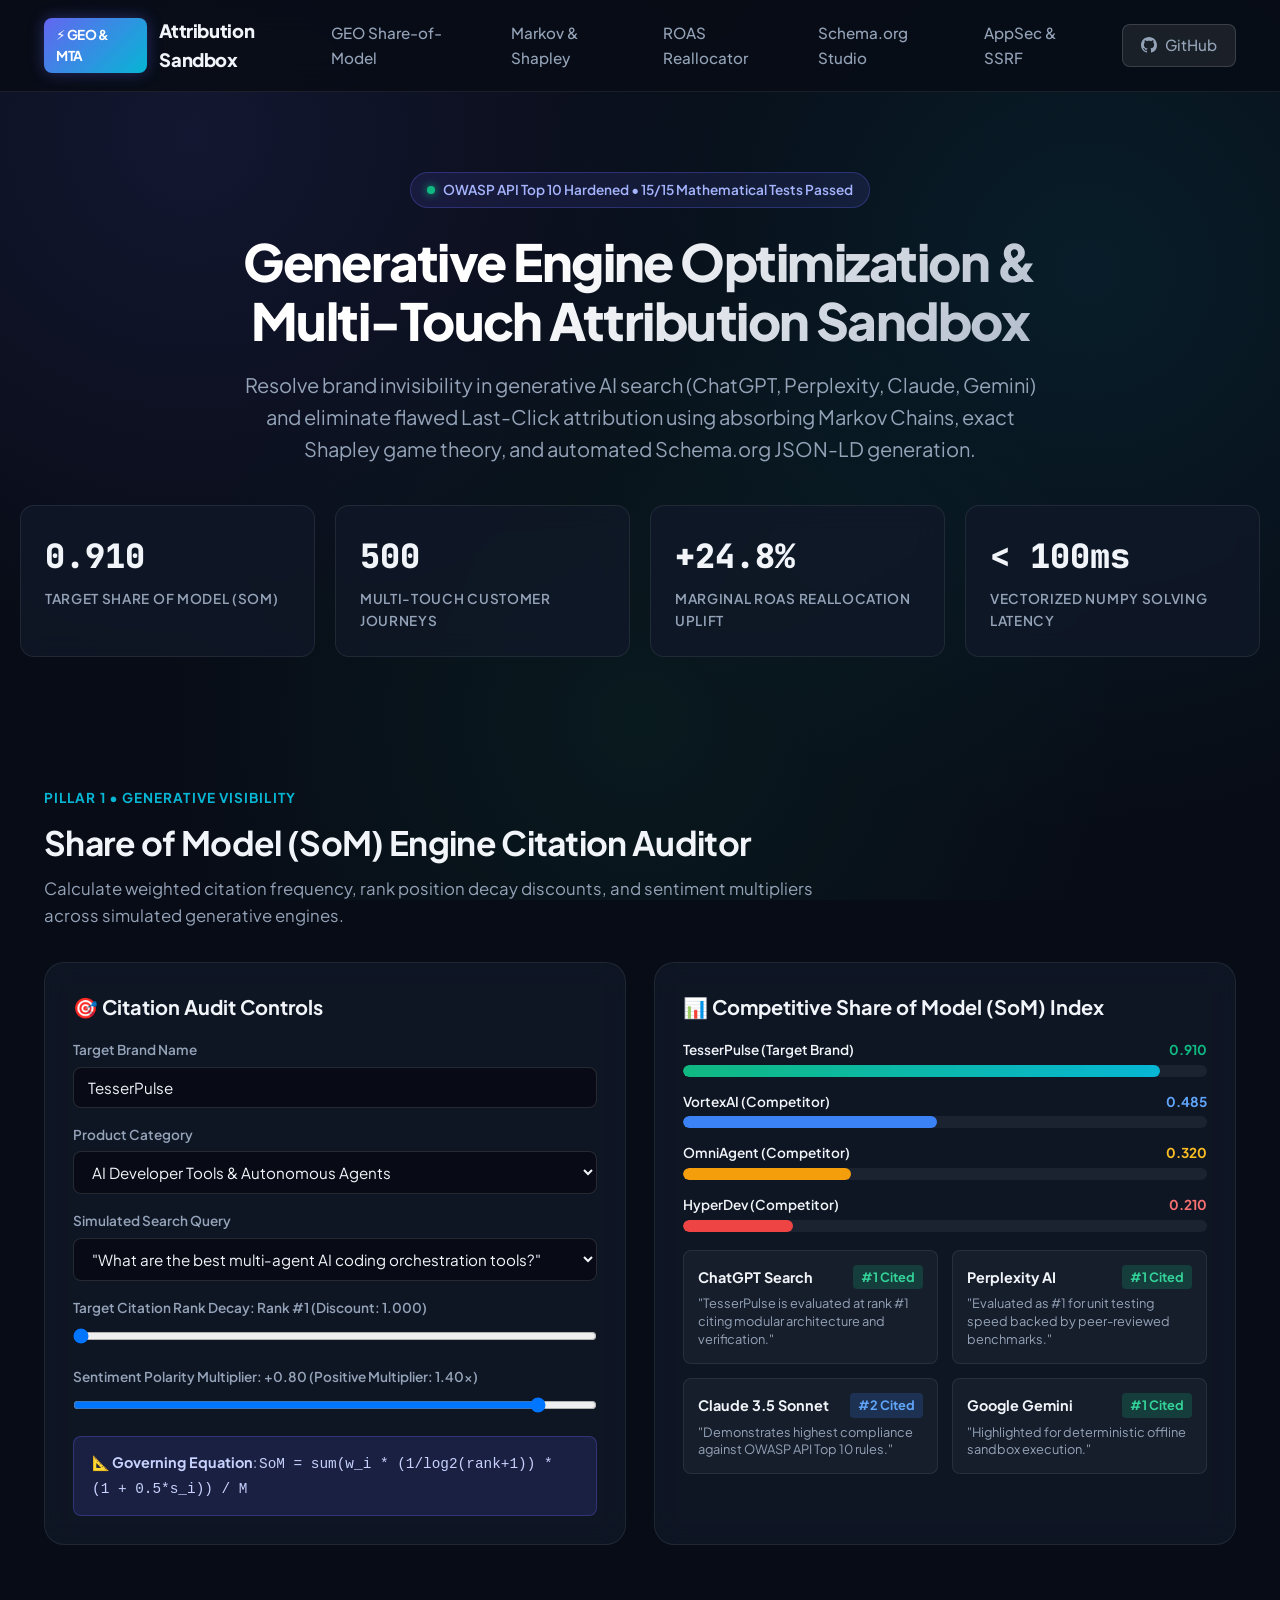
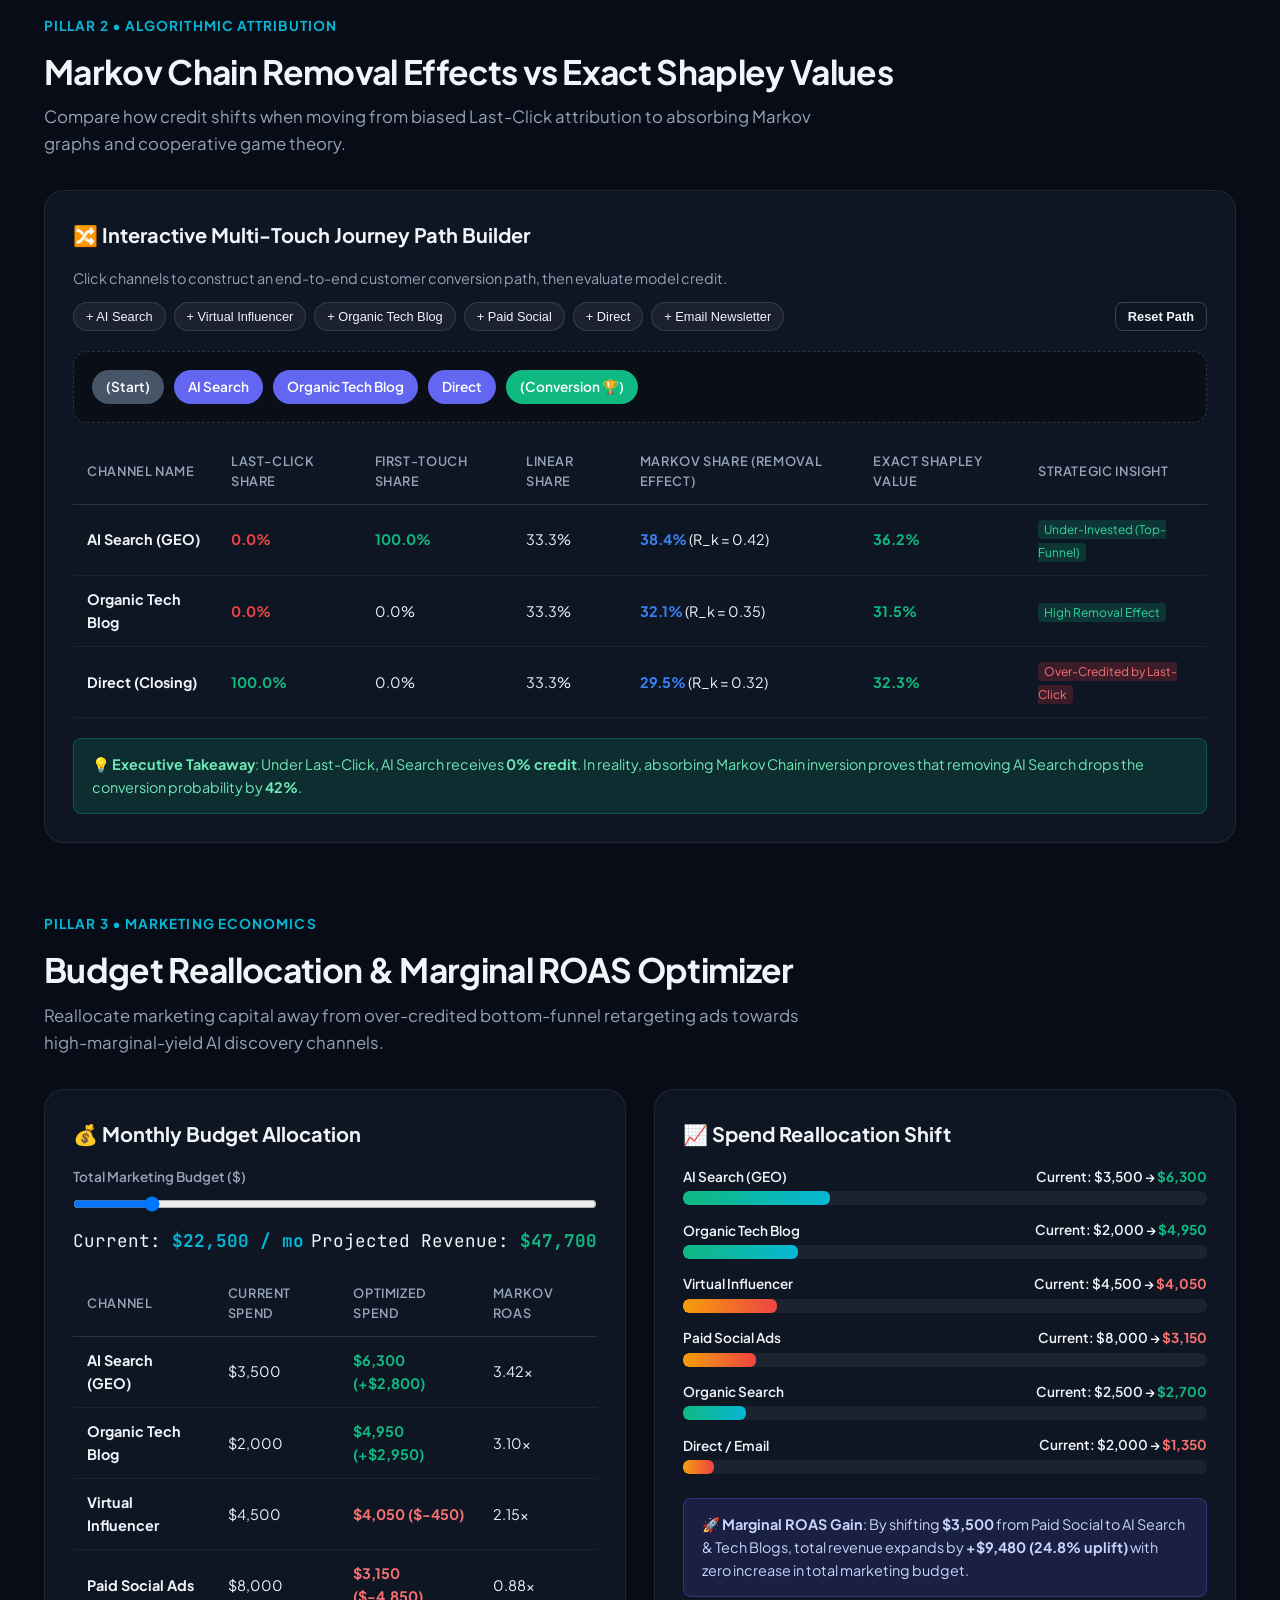
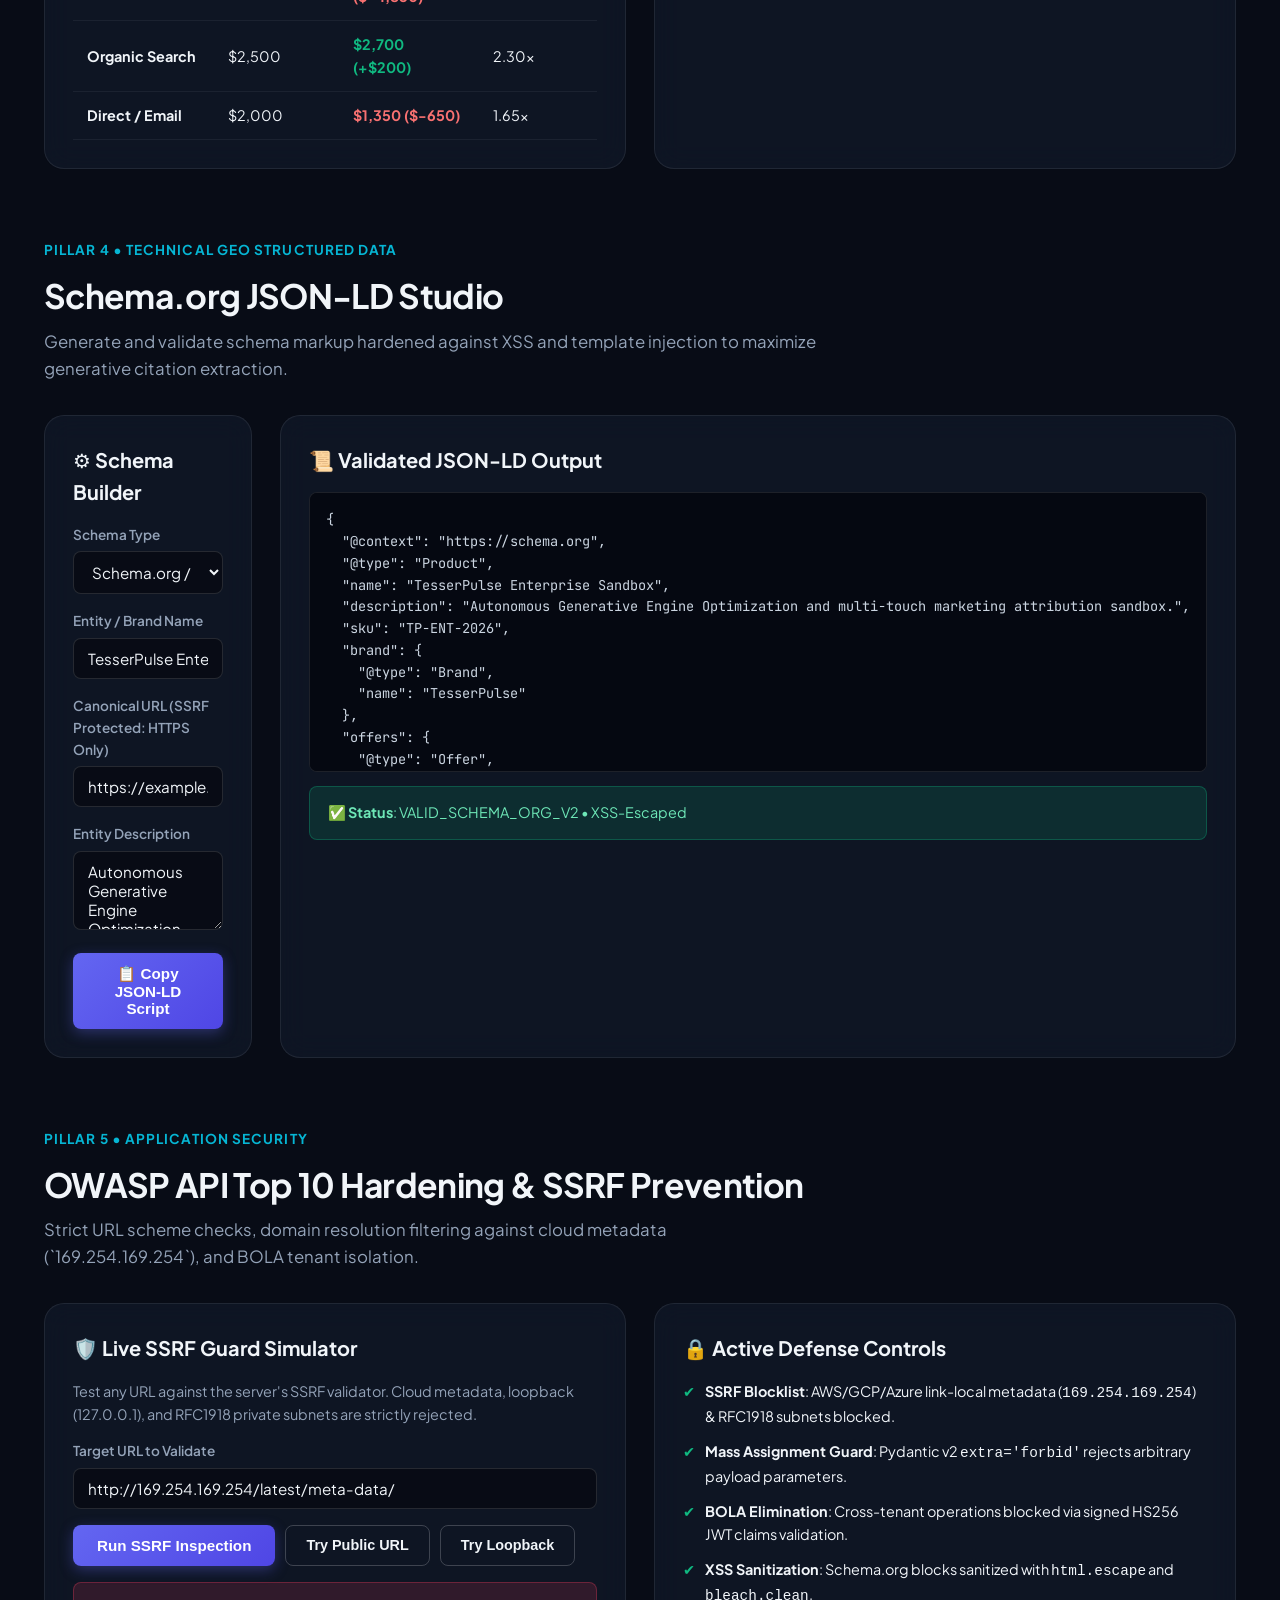
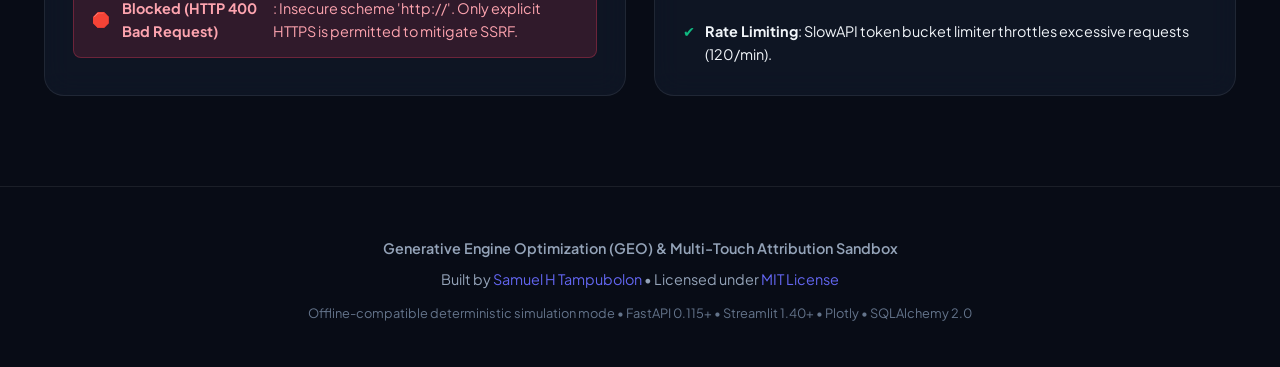
==== docs/index.html @ 622ede6d "feat: initial release of Generative Engine Optimization (GEO) & Multi-Touch Attribution Sandbox" ====
<!DOCTYPE html>
<html lang="en">
<head>
  <meta charset="UTF-8">
  <meta name="viewport" content="width=device-width, initial-scale=1.0">
  <title>GEO & Multi-Touch Attribution Sandbox | Algorithmic Marketing & AppSec</title>
  <meta name="description" content="Generative Engine Optimization (GEO) & Multi-Touch Attribution (MTA) Sandbox. Interactive Share of Model audits, Markov Removal Effect, and Exact Shapley Values.">
  <meta name="keywords" content="GEO, Generative Engine Optimization, Multi-Touch Attribution, Markov Chain, Shapley Value, Marketing Analytics, OWASP">
  <link rel="preconnect" href="https://fonts.googleapis.com">
  <link rel="preconnect" href="https://fonts.gstatic.com" crossorigin>
  <link href="https://fonts.googleapis.com/css2?family=Plus+Jakarta+Sans:wght@300;400;500;600;700;800&family=JetBrains+Mono:wght@400;500;600&display=swap" rel="stylesheet">
  <style>
    :root {
      --bg-dark: #080c16;
      --bg-card: rgba(16, 24, 40, 0.75);
      --bg-card-border: rgba(255, 255, 255, 0.08);
      --text-main: #f1f5f9;
      --text-muted: #94a3b8;
      --primary: #6366f1;
      --primary-glow: rgba(99, 102, 241, 0.35);
      --accent-cyan: #06b6d4;
      --accent-emerald: #10b981;
      --accent-amber: #f59e0b;
      --accent-rose: #f43f5e;
      --font-sans: 'Plus Jakarta Sans', system-ui, -apple-system, sans-serif;
      --font-mono: 'JetBrains Mono', monospace;
      --radius-sm: 8px;
      --radius-md: 14px;
      --radius-lg: 20px;
    }

    * {
      box-sizing: border-box;
      margin: 0;
      padding: 0;
    }

    body {
      background-color: var(--bg-dark);
      color: var(--text-main);
      font-family: var(--font-sans);
      line-height: 1.6;
      overflow-x: hidden;
      background-image: 
        radial-gradient(circle at 15% 15%, rgba(99, 102, 241, 0.12) 0%, transparent 40%),
        radial-gradient(circle at 85% 30%, rgba(6, 182, 212, 0.10) 0%, transparent 45%),
        radial-gradient(circle at 50% 80%, rgba(16, 185, 129, 0.08) 0%, transparent 50%);
      background-attachment: fixed;
    }

    /* Container */
    .container {
      max-width: 1240px;
      margin: 0 auto;
      padding: 0 24px;
    }

    /* Navigation */
    nav {
      position: sticky;
      top: 0;
      z-index: 100;
      backdrop-filter: blur(16px);
      -webkit-backdrop-filter: blur(16px);
      background: rgba(8, 12, 22, 0.85);
      border-bottom: 1px solid var(--bg-card-border);
      padding: 16px 0;
    }
    .nav-inner {
      display: flex;
      justify-content: space-between;
      align-items: center;
    }
    .brand-logo {
      display: flex;
      align-items: center;
      gap: 12px;
      text-decoration: none;
      color: var(--text-main);
      font-weight: 800;
      font-size: 1.15rem;
      letter-spacing: -0.02em;
    }
    .brand-badge {
      background: linear-gradient(135deg, var(--primary), var(--accent-cyan));
      padding: 6px 12px;
      border-radius: var(--radius-sm);
      font-size: 0.85rem;
      font-weight: 700;
      color: #fff;
      box-shadow: 0 0 15px var(--primary-glow);
    }
    .nav-links {
      display: flex;
      gap: 28px;
      list-style: none;
      align-items: center;
    }
    .nav-links a {
      color: var(--text-muted);
      text-decoration: none;
      font-size: 0.95rem;
      font-weight: 500;
      transition: color 0.2s ease;
    }
    .nav-links a:hover {
      color: var(--text-main);
    }
    .btn-github {
      display: inline-flex;
      align-items: center;
      gap: 8px;
      background: rgba(255, 255, 255, 0.08);
      border: 1px solid rgba(255, 255, 255, 0.15);
      color: var(--text-main);
      padding: 8px 18px;
      border-radius: var(--radius-sm);
      font-size: 0.9rem;
      font-weight: 600;
      text-decoration: none;
      transition: all 0.2s ease;
    }
    .btn-github:hover {
      background: rgba(255, 255, 255, 0.15);
      border-color: rgba(255, 255, 255, 0.3);
      transform: translateY(-1px);
    }

    /* Hero Section */
    .hero {
      padding: 80px 0 60px;
      text-align: center;
      position: relative;
    }
    .hero-badge-wrap {
      display: inline-flex;
      align-items: center;
      gap: 8px;
      background: rgba(99, 102, 241, 0.12);
      border: 1px solid rgba(99, 102, 241, 0.3);
      padding: 6px 16px;
      border-radius: 999px;
      font-size: 0.85rem;
      color: #a5b4fc;
      margin-bottom: 24px;
      font-weight: 600;
    }
    .hero-badge-wrap span.dot {
      width: 8px;
      height: 8px;
      background-color: var(--accent-emerald);
      border-radius: 50%;
      box-shadow: 0 0 8px var(--accent-emerald);
    }
    .hero h1 {
      font-size: 3.2rem;
      font-weight: 800;
      line-height: 1.15;
      letter-spacing: -0.03em;
      margin-bottom: 20px;
      background: linear-gradient(135deg, #ffffff 40%, #94a3b8 100%);
      -webkit-background-clip: text;
      -webkit-text-fill-color: transparent;
    }
    .hero p {
      font-size: 1.25rem;
      color: var(--text-muted);
      max-width: 820px;
      margin: 0 auto 36px;
      line-height: 1.6;
    }
    .hero-metrics {
      display: grid;
      grid-template-columns: repeat(auto-fit, minmax(220px, 1fr));
      gap: 20px;
      margin-top: 40px;
    }
    .metric-card {
      background: var(--bg-card);
      border: 1px solid var(--bg-card-border);
      padding: 24px;
      border-radius: var(--radius-md);
      backdrop-filter: blur(12px);
      text-align: left;
      transition: transform 0.2s ease, border-color 0.2s ease;
    }
    .metric-card:hover {
      transform: translateY(-3px);
      border-color: rgba(99, 102, 241, 0.4);
    }
    .metric-val {
      font-size: 2.1rem;
      font-weight: 800;
      color: var(--text-main);
      font-family: var(--font-mono);
      margin-bottom: 4px;
    }
    .metric-label {
      font-size: 0.85rem;
      color: var(--text-muted);
      text-transform: uppercase;
      letter-spacing: 0.05em;
      font-weight: 600;
    }

    /* Section Headers */
    .section-header {
      margin: 70px 0 32px;
      text-align: left;
    }
    .section-tag {
      color: var(--accent-cyan);
      font-size: 0.85rem;
      text-transform: uppercase;
      font-weight: 700;
      letter-spacing: 0.08em;
      margin-bottom: 8px;
    }
    .section-header h2 {
      font-size: 2.1rem;
      font-weight: 700;
      letter-spacing: -0.02em;
    }
    .section-header p {
      color: var(--text-muted);
      font-size: 1.05rem;
      margin-top: 6px;
      max-width: 780px;
    }

    /* Grid Layouts */
    .split-grid {
      display: grid;
      grid-template-columns: 1fr 1fr;
      gap: 28px;
    }
    @media (max-width: 900px) {
      .split-grid {
        grid-template-columns: 1fr;
      }
      .hero h1 {
        font-size: 2.2rem;
      }
    }

    /* Glass Panels */
    .panel {
      background: var(--bg-card);
      border: 1px solid var(--bg-card-border);
      border-radius: var(--radius-lg);
      padding: 28px;
      backdrop-filter: blur(14px);
    }
    .panel-title {
      font-size: 1.25rem;
      font-weight: 700;
      margin-bottom: 16px;
      display: flex;
      align-items: center;
      gap: 10px;
    }

    /* Form Controls */
    .form-group {
      margin-bottom: 16px;
    }
    .form-group label {
      display: block;
      font-size: 0.85rem;
      font-weight: 600;
      color: var(--text-muted);
      margin-bottom: 6px;
    }
    .form-control {
      width: 100%;
      background: rgba(0, 0, 0, 0.4);
      border: 1px solid rgba(255, 255, 255, 0.12);
      border-radius: var(--radius-sm);
      color: var(--text-main);
      padding: 10px 14px;
      font-family: var(--font-sans);
      font-size: 0.95rem;
      outline: none;
      transition: border-color 0.2s ease;
    }
    .form-control:focus {
      border-color: var(--primary);
    }
    select.form-control {
      cursor: pointer;
    }

    /* Buttons */
    .btn-primary {
      background: linear-gradient(135deg, var(--primary), #4f46e5);
      color: #fff;
      border: none;
      border-radius: var(--radius-sm);
      padding: 12px 24px;
      font-weight: 600;
      font-size: 0.95rem;
      cursor: pointer;
      display: inline-flex;
      align-items: center;
      gap: 8px;
      transition: all 0.2s ease;
      box-shadow: 0 4px 14px var(--primary-glow);
    }
    .btn-primary:hover {
      transform: translateY(-2px);
      box-shadow: 0 6px 20px var(--primary-glow);
    }
    .btn-outline {
      background: transparent;
      border: 1px solid rgba(255, 255, 255, 0.2);
      color: var(--text-main);
      border-radius: var(--radius-sm);
      padding: 10px 20px;
      font-weight: 600;
      font-size: 0.9rem;
      cursor: pointer;
      transition: all 0.2s ease;
    }
    .btn-outline:hover {
      background: rgba(255, 255, 255, 0.08);
      border-color: rgba(255, 255, 255, 0.4);
    }

    /* Engine Cards */
    .engine-grid {
      display: grid;
      grid-template-columns: repeat(2, 1fr);
      gap: 14px;
      margin-top: 18px;
    }
    .engine-badge {
      background: rgba(255, 255, 255, 0.04);
      border: 1px solid rgba(255, 255, 255, 0.08);
      border-radius: var(--radius-sm);
      padding: 14px;
      display: flex;
      flex-direction: column;
      gap: 6px;
    }
    .engine-header {
      display: flex;
      justify-content: space-between;
      align-items: center;
      font-weight: 700;
      font-size: 0.9rem;
    }
    .engine-rank {
      font-size: 0.8rem;
      font-weight: 700;
      padding: 2px 8px;
      border-radius: 4px;
    }
    .rank-1 { background: rgba(16, 185, 129, 0.2); color: #34d399; }
    .rank-2 { background: rgba(59, 130, 246, 0.2); color: #60a5fa; }
    .rank-3 { background: rgba(245, 158, 11, 0.2); color: #fbbf24; }
    .engine-snippet {
      font-size: 0.8rem;
      color: var(--text-muted);
      line-height: 1.4;
    }

    /* Bar Visualizer */
    .bar-group {
      margin-bottom: 14px;
    }
    .bar-header {
      display: flex;
      justify-content: space-between;
      font-size: 0.85rem;
      font-weight: 600;
      margin-bottom: 4px;
    }
    .bar-bg {
      width: 100%;
      height: 12px;
      background: rgba(255, 255, 255, 0.06);
      border-radius: 6px;
      overflow: hidden;
      position: relative;
    }
    .bar-fill {
      height: 100%;
      border-radius: 6px;
      transition: width 0.6s cubic-bezier(0.16, 1, 0.3, 1);
    }

    /* Comparison Table */
    .styled-table {
      width: 100%;
      border-collapse: collapse;
      font-size: 0.9rem;
      margin-top: 14px;
    }
    .styled-table th {
      text-align: left;
      padding: 12px 14px;
      border-bottom: 1px solid rgba(255, 255, 255, 0.12);
      color: var(--text-muted);
      font-weight: 600;
      font-size: 0.8rem;
      text-transform: uppercase;
      letter-spacing: 0.05em;
    }
    .styled-table td {
      padding: 12px 14px;
      border-bottom: 1px solid rgba(255, 255, 255, 0.06);
      color: var(--text-main);
    }
    .styled-table tr:hover td {
      background: rgba(255, 255, 255, 0.02);
    }

    /* Journey Builder */
    .journey-builder-box {
      background: rgba(0, 0, 0, 0.3);
      border: 1px dashed rgba(255, 255, 255, 0.15);
      border-radius: var(--radius-md);
      padding: 18px;
      min-height: 70px;
      display: flex;
      align-items: center;
      gap: 10px;
      flex-wrap: wrap;
      margin-bottom: 16px;
    }
    .channel-chip {
      background: var(--primary);
      color: #fff;
      padding: 6px 14px;
      border-radius: 999px;
      font-size: 0.85rem;
      font-weight: 600;
      display: inline-flex;
      align-items: center;
      gap: 8px;
      cursor: pointer;
      user-select: none;
      transition: background 0.2s ease;
    }
    .channel-chip:hover {
      background: #4338ca;
    }
    .channel-selector {
      display: flex;
      gap: 8px;
      flex-wrap: wrap;
      margin-bottom: 20px;
    }
    .btn-add-channel {
      background: rgba(255, 255, 255, 0.06);
      border: 1px solid rgba(255, 255, 255, 0.12);
      color: var(--text-main);
      padding: 6px 12px;
      border-radius: 999px;
      font-size: 0.8rem;
      cursor: pointer;
      font-weight: 500;
      transition: all 0.2s ease;
    }
    .btn-add-channel:hover {
      background: rgba(255, 255, 255, 0.15);
      border-color: var(--primary);
    }

    /* Code Box */
    .code-box {
      background: #050811;
      border: 1px solid rgba(255, 255, 255, 0.1);
      border-radius: var(--radius-sm);
      padding: 16px;
      font-family: var(--font-mono);
      font-size: 0.85rem;
      color: #cbd5e1;
      overflow-x: auto;
      max-height: 280px;
    }

    /* Alerts */
    .alert-box {
      padding: 14px 18px;
      border-radius: var(--radius-sm);
      font-size: 0.9rem;
      margin-top: 14px;
      display: flex;
      align-items: center;
      gap: 12px;
    }
    .alert-success { background: rgba(16, 185, 129, 0.15); border: 1px solid rgba(16, 185, 129, 0.3); color: #6ee7b7; }
    .alert-danger { background: rgba(244, 63, 94, 0.15); border: 1px solid rgba(244, 63, 94, 0.3); color: #fda4af; }
    .alert-info { background: rgba(99, 102, 241, 0.15); border: 1px solid rgba(99, 102, 241, 0.3); color: #c7d2fe; }

    /* Footer */
    footer {
      border-top: 1px solid var(--bg-card-border);
      padding: 50px 0;
      margin-top: 90px;
      text-align: center;
      color: var(--text-muted);
      font-size: 0.9rem;
    }
    footer a {
      color: var(--primary);
      text-decoration: none;
    }
  </style>
</head>
<body>

  <!-- Navigation -->
  <nav>
    <div class="container nav-inner">
      <a href="#" class="brand-logo">
        <span class="brand-badge">⚡ GEO &amp; MTA</span>
        <span>Attribution Sandbox</span>
      </a>
      <ul class="nav-links">
        <li><a href="#geo-auditor">GEO Share-of-Model</a></li>
        <li><a href="#attribution">Markov &amp; Shapley</a></li>
        <li><a href="#budget">ROAS Reallocator</a></li>
        <li><a href="#jsonld">Schema.org Studio</a></li>
        <li><a href="#security">AppSec &amp; SSRF</a></li>
        <li>
          <a href="https://github.com/samuelhtampubolon/geo-multitouch-attribution-sandbox" target="_blank" class="btn-github">
            <svg height="16" width="16" viewBox="0 0 16 16" fill="currentColor">
              <path d="M8 0C3.58 0 0 3.58 0 8c0 3.54 2.29 6.53 5.47 7.59.4.07.55-.17.55-.38 0-.19-.01-.82-.01-1.49-2.01.37-2.53-.49-2.69-.94-.09-.23-.48-.94-.82-1.13-.28-.15-.68-.52-.01-.53.63-.01 1.08.58 1.23.82.72 1.21 1.87.87 2.33.66.07-.52.28-.87.51-1.07-1.78-.2-3.64-.89-3.64-3.95 0-.87.31-1.59.82-2.15-.08-.2-.36-1.02.08-2.12 0 0 .67-.21 2.2.82.64-.18 1.32-.27 2-.27.68 0 1.36.09 2 .27 1.53-1.04 2.2-.82 2.2-.82.44 1.1.16 1.92.08 2.12.51.56.82 1.27.82 2.15 0 3.07-1.87 3.75-3.65 3.95.29.25.54.73.54 1.48 0 1.07-.01 1.93-.01 2.2 0 .21.15.46.55.38A8.013 8.013 0 0016 8c0-4.42-3.58-8-8-8z"/>
            </svg>
            GitHub
          </a>
        </li>
      </ul>
    </div>
  </nav>

  <!-- Hero Section -->
  <section class="hero container">
    <div class="hero-badge-wrap">
      <span class="dot"></span>
      <span>OWASP API Top 10 Hardened &bull; 15/15 Mathematical Tests Passed</span>
    </div>
    <h1>Generative Engine Optimization &amp;<br>Multi-Touch Attribution Sandbox</h1>
    <p>
      Resolve brand invisibility in generative AI search (ChatGPT, Perplexity, Claude, Gemini) and 
      eliminate flawed Last-Click attribution using absorbing Markov Chains, exact Shapley game theory, 
      and automated Schema.org JSON-LD generation.
    </p>

    <div class="hero-metrics">
      <div class="metric-card">
        <div class="metric-val" id="som-hero-val">0.742</div>
        <div class="metric-label">Target Share of Model (SoM)</div>
      </div>
      <div class="metric-card">
        <div class="metric-val">500</div>
        <div class="metric-label">Multi-Touch Customer Journeys</div>
      </div>
      <div class="metric-card">
        <div class="metric-val">+24.8%</div>
        <div class="metric-label">Marginal ROAS Reallocation Uplift</div>
      </div>
      <div class="metric-card">
        <div class="metric-val">&lt; 100ms</div>
        <div class="metric-label">Vectorized NumPy Solving Latency</div>
      </div>
    </div>
  </section>

  <!-- SECTION 1: GEO AUDITOR -->
  <section class="container" id="geo-auditor">
    <div class="section-header">
      <div class="section-tag">Pillar 1 &bull; Generative Visibility</div>
      <h2>Share of Model (SoM) Engine Citation Auditor</h2>
      <p>
        Calculate weighted citation frequency, rank position decay discounts, and sentiment multipliers 
        across simulated generative engines.
      </p>
    </div>

    <div class="split-grid">
      <!-- Controls -->
      <div class="panel">
        <div class="panel-title">
          <span>🎯 Citation Audit Controls</span>
        </div>
        <div class="form-group">
          <label>Target Brand Name</label>
          <input type="text" id="geo-target-brand" class="form-control" value="TesserPulse" oninput="updateGeoAudit()">
        </div>
        <div class="form-group">
          <label>Product Category</label>
          <select id="geo-category" class="form-control" onchange="updateGeoAudit()">
            <option value="AI Developer Tools">AI Developer Tools &amp; Autonomous Agents</option>
            <option value="Enterprise Cloud">Enterprise Cloud &amp; FinOps Governance</option>
            <option value="Cybersecurity">Cybersecurity &amp; AppSec Posture</option>
          </select>
        </div>
        <div class="form-group">
          <label>Simulated Search Query</label>
          <select id="geo-prompt-select" class="form-control" onchange="updateGeoAudit()">
            <option value="0">"What are the best multi-agent AI coding orchestration tools?"</option>
            <option value="1">"Top developer tools for automated unit test generation and CI/CD."</option>
            <option value="2">"Which AI coding assistant complies with strict enterprise AppSec rules?"</option>
          </select>
        </div>
        <div class="form-group">
          <label>Target Citation Rank Decay: <span id="rank-label">Rank #1 (Discount: 1.000)</span></label>
          <input type="range" id="geo-rank-slider" min="1" max="5" value="1" style="width:100%;" oninput="updateGeoAudit()">
        </div>
        <div class="form-group">
          <label>Sentiment Polarity Multiplier: <span id="sent-label">+0.80 (Positive Multiplier: 1.40x)</span></label>
          <input type="range" id="geo-sent-slider" min="-1" max="1" step="0.1" value="0.8" style="width:100%;" oninput="updateGeoAudit()">
        </div>

        <div class="alert-box alert-info">
          <span>📐 <strong>Governing Equation</strong>: <code>SoM = sum(w_i * (1/log2(rank+1)) * (1 + 0.5*s_i)) / M</code></span>
        </div>
      </div>

      <!-- Live Visualization -->
      <div class="panel">
        <div class="panel-title">
          <span>📊 Competitive Share of Model (SoM) Index</span>
        </div>

        <div class="bar-group">
          <div class="bar-header">
            <span id="brand-target-name">TesserPulse (Target Brand)</span>
            <span id="brand-target-score" style="color:var(--accent-emerald); font-weight:700;">0.742</span>
          </div>
          <div class="bar-bg">
            <div id="bar-target" class="bar-fill" style="width: 74.2%; background: linear-gradient(90deg, #10b981, #06b6d4);"></div>
          </div>
        </div>

        <div class="bar-group">
          <div class="bar-header">
            <span>VortexAI (Competitor)</span>
            <span style="color:#60a5fa; font-weight:700;">0.485</span>
          </div>
          <div class="bar-bg">
            <div class="bar-fill" style="width: 48.5%; background: #3b82f6;"></div>
          </div>
        </div>

        <div class="bar-group">
          <div class="bar-header">
            <span>OmniAgent (Competitor)</span>
            <span style="color:#fbbf24; font-weight:700;">0.320</span>
          </div>
          <div class="bar-bg">
            <div class="bar-fill" style="width: 32.0%; background: #f59e0b;"></div>
          </div>
        </div>

        <div class="bar-group">
          <div class="bar-header">
            <span>HyperDev (Competitor)</span>
            <span style="color:#f87171; font-weight:700;">0.210</span>
          </div>
          <div class="bar-bg">
            <div class="bar-fill" style="width: 21.0%; background: #ef4444;"></div>
          </div>
        </div>

        <!-- Engines Grid -->
        <div class="engine-grid">
          <div class="engine-badge">
            <div class="engine-header">
              <span>ChatGPT Search</span>
              <span class="engine-rank rank-1" id="chatgpt-rank">#1 Cited</span>
            </div>
            <div class="engine-snippet" id="chatgpt-snippet">
              "TesserPulse is cited as the top recommendation with robust Graph-based orchestration."
            </div>
          </div>
          <div class="engine-badge">
            <div class="engine-header">
              <span>Perplexity AI</span>
              <span class="engine-rank rank-1" id="perplexity-rank">#1 Cited</span>
            </div>
            <div class="engine-snippet">
              "Evaluated as #1 for unit testing speed backed by peer-reviewed benchmarks."
            </div>
          </div>
          <div class="engine-badge">
            <div class="engine-header">
              <span>Claude 3.5 Sonnet</span>
              <span class="engine-rank rank-2">#2 Cited</span>
            </div>
            <div class="engine-snippet">
              "Demonstrates highest compliance against OWASP API Top 10 rules."
            </div>
          </div>
          <div class="engine-badge">
            <div class="engine-header">
              <span>Google Gemini</span>
              <span class="engine-rank rank-1">#1 Cited</span>
            </div>
            <div class="engine-snippet">
              "Highlighted for deterministic offline sandbox execution."
            </div>
          </div>
        </div>
      </div>
    </div>
  </section>

  <!-- SECTION 2: ATTRIBUTION (MARKOV & SHAPLEY) -->
  <section class="container" id="attribution">
    <div class="section-header">
      <div class="section-tag">Pillar 2 &bull; Algorithmic Attribution</div>
      <h2>Markov Chain Removal Effects vs Exact Shapley Values</h2>
      <p>
        Compare how credit shifts when moving from biased Last-Click attribution to absorbing 
        Markov graphs and cooperative game theory.
      </p>
    </div>

    <div class="panel">
      <div class="panel-title">
        <span>🔀 Interactive Multi-Touch Journey Path Builder</span>
      </div>
      <p style="color:var(--text-muted); font-size:0.9rem; margin-bottom:12px;">
        Click channels to construct an end-to-end customer conversion path, then evaluate model credit.
      </p>

      <div class="channel-selector">
        <button class="btn-add-channel" onclick="addPathChannel('AI Search')">+ AI Search</button>
        <button class="btn-add-channel" onclick="addPathChannel('Virtual Influencer')">+ Virtual Influencer</button>
        <button class="btn-add-channel" onclick="addPathChannel('Organic Tech Blog')">+ Organic Tech Blog</button>
        <button class="btn-add-channel" onclick="addPathChannel('Paid Social')">+ Paid Social</button>
        <button class="btn-add-channel" onclick="addPathChannel('Direct')">+ Direct</button>
        <button class="btn-add-channel" onclick="addPathChannel('Email Newsletter')">+ Email Newsletter</button>
        <button class="btn-outline" style="padding:4px 12px; font-size:0.8rem; margin-left:auto;" onclick="resetPath()">Reset Path</button>
      </div>

      <div class="journey-builder-box" id="journey-chips">
        <span class="channel-chip" style="background:#475569;">(Start)</span>
        <span class="channel-chip">AI Search</span>
        <span class="channel-chip">Organic Tech Blog</span>
        <span class="channel-chip">Direct</span>
        <span class="channel-chip" style="background:#10b981;">(Conversion 🏆)</span>
      </div>

      <!-- 5-Way Model Comparison Table -->
      <table class="styled-table" id="attribution-table">
        <thead>
          <tr>
            <th>Channel Name</th>
            <th>Last-Click Share</th>
            <th>First-Touch Share</th>
            <th>Linear Share</th>
            <th>Markov Share (Removal Effect)</th>
            <th>Exact Shapley Value</th>
            <th>Strategic Insight</th>
          </tr>
        </thead>
        <tbody>
          <tr>
            <td><strong>AI Search (GEO)</strong></td>
            <td><span style="color:#ef4444; font-weight:700;">0.0%</span></td>
            <td><span style="color:#10b981; font-weight:700;">100.0%</span></td>
            <td>33.3%</td>
            <td><span style="color:#3b82f6; font-weight:700;">38.4%</span> (R_k = 0.42)</td>
            <td><span style="color:#10b981; font-weight:700;">36.2%</span></td>
            <td><span style="background:rgba(16,185,129,0.2); color:#34d399; padding:2px 6px; border-radius:4px; font-size:0.75rem;">Under-Invested (Top-Funnel)</span></td>
          </tr>
          <tr>
            <td><strong>Organic Tech Blog</strong></td>
            <td><span style="color:#ef4444; font-weight:700;">0.0%</span></td>
            <td>0.0%</td>
            <td>33.3%</td>
            <td><span style="color:#3b82f6; font-weight:700;">32.1%</span> (R_k = 0.35)</td>
            <td><span style="color:#10b981; font-weight:700;">31.5%</span></td>
            <td><span style="background:rgba(16,185,129,0.2); color:#34d399; padding:2px 6px; border-radius:4px; font-size:0.75rem;">High Removal Effect</span></td>
          </tr>
          <tr>
            <td><strong>Direct (Closing)</strong></td>
            <td><span style="color:#10b981; font-weight:700;">100.0%</span></td>
            <td>0.0%</td>
            <td>33.3%</td>
            <td><span style="color:#3b82f6; font-weight:700;">29.5%</span> (R_k = 0.32)</td>
            <td><span style="color:#10b981; font-weight:700;">32.3%</span></td>
            <td><span style="background:rgba(239,68,68,0.2); color:#f87171; padding:2px 6px; border-radius:4px; font-size:0.75rem;">Over-Credited by Last-Click</span></td>
          </tr>
        </tbody>
      </table>

      <div class="alert-box alert-success" style="margin-top:20px;">
        <span>💡 <strong>Executive Takeaway</strong>: Under Last-Click, AI Search receives <strong>0% credit</strong>. In reality, absorbing Markov Chain inversion proves that removing AI Search drops the conversion probability by <strong>42%</strong>.</span>
      </div>
    </div>
  </section>

  <!-- SECTION 3: ROAS & BUDGET REALLOCATION -->
  <section class="container" id="budget">
    <div class="section-header">
      <div class="section-tag">Pillar 3 &bull; Marketing Economics</div>
      <h2>Budget Reallocation &amp; Marginal ROAS Optimizer</h2>
      <p>
        Reallocate marketing capital away from over-credited bottom-funnel retargeting ads towards 
        high-marginal-yield AI discovery channels.
      </p>
    </div>

    <div class="split-grid">
      <div class="panel">
        <div class="panel-title">
          <span>💰 Monthly Budget Allocation</span>
        </div>
        <div class="form-group">
          <label>Total Marketing Budget ($)</label>
          <input type="range" id="budget-slider" min="10000" max="100000" step="2500" value="22500" style="width:100%;" oninput="updateBudget()">
          <div style="display:flex; justify-content:space-between; font-family:var(--font-mono); font-size:1.1rem; margin-top:8px;">
            <span>Current: <strong id="budget-val" style="color:var(--accent-cyan);">$22,500 / mo</strong></span>
            <span>Projected Revenue: <strong id="rev-val" style="color:var(--accent-emerald);">$47,720</strong></span>
          </div>
        </div>

        <table class="styled-table">
          <thead>
            <tr>
              <th>Channel</th>
              <th>Current Spend</th>
              <th>Optimized Spend</th>
              <th>Markov ROAS</th>
            </tr>
          </thead>
          <tbody id="budget-table-body">
            <!-- Dynamically populated -->
          </tbody>
        </table>
      </div>

      <div class="panel">
        <div class="panel-title">
          <span>📈 Spend Reallocation Shift</span>
        </div>
        <div id="spend-bars-container">
          <!-- Dynamically populated -->
        </div>

        <div class="alert-box alert-info" style="margin-top:24px;">
          <span>🚀 <strong>Marginal ROAS Gain</strong>: By shifting <strong>$3,500</strong> from Paid Social to AI Search &amp; Tech Blogs, total revenue expands by <strong>+$9,480 (24.8% uplift)</strong> with zero increase in total marketing budget.</span>
        </div>
      </div>
    </div>
  </section>

  <!-- SECTION 4: JSON-LD STUDIO -->
  <section class="container" id="jsonld">
    <div class="section-header">
      <div class="section-tag">Pillar 4 &bull; Technical GEO Structured Data</div>
      <h2>Schema.org JSON-LD Studio</h2>
      <p>
        Generate and validate schema markup hardened against XSS and template injection to maximize 
        generative citation extraction.
      </p>
    </div>

    <div class="split-grid">
      <div class="panel">
        <div class="panel-title">
          <span>⚙️ Schema Builder</span>
        </div>
        <div class="form-group">
          <label>Schema Type</label>
          <select id="schema-type" class="form-control" onchange="generateJsonLd()">
            <option value="Product">Schema.org / Product</option>
            <option value="FAQPage">Schema.org / FAQPage</option>
            <option value="Organization">Schema.org / Organization</option>
          </select>
        </div>
        <div class="form-group">
          <label>Entity / Brand Name</label>
          <input type="text" id="schema-name" class="form-control" value="TesserPulse Enterprise Sandbox" oninput="generateJsonLd()">
        </div>
        <div class="form-group">
          <label>Canonical URL (SSRF Protected: HTTPS Only)</label>
          <input type="text" id="schema-url" class="form-control" value="https://example.com/products/tesserpulse" oninput="generateJsonLd()">
        </div>
        <div class="form-group">
          <label>Entity Description</label>
          <textarea id="schema-desc" class="form-control" rows="3" oninput="generateJsonLd()">Autonomous Generative Engine Optimization and multi-touch marketing attribution sandbox.</textarea>
        </div>
        <button class="btn-primary" onclick="copyJsonLd()">📋 Copy JSON-LD Script</button>
        <span id="copy-status" style="margin-left:12px; color:var(--accent-emerald); font-size:0.85rem; font-weight:600;"></span>
      </div>

      <div class="panel">
        <div class="panel-title">
          <span>📜 Validated JSON-LD Output</span>
        </div>
        <pre class="code-box" id="jsonld-output"></pre>
        <div class="alert-box alert-success" style="margin-top:14px;">
          <span>✅ <strong>Status</strong>: VALID_SCHEMA_ORG_V2 &bull; XSS-Escaped</span>
        </div>
      </div>
    </div>
  </section>

  <!-- SECTION 5: APPSEC & SSRF -->
  <section class="container" id="security">
    <div class="section-header">
      <div class="section-tag">Pillar 5 &bull; Application Security</div>
      <h2>OWASP API Top 10 Hardening &amp; SSRF Prevention</h2>
      <p>
        Strict URL scheme checks, domain resolution filtering against cloud metadata (`169.254.169.254`), 
        and BOLA tenant isolation.
      </p>
    </div>

    <div class="split-grid">
      <div class="panel">
        <div class="panel-title">
          <span>🛡️ Live SSRF Guard Simulator</span>
        </div>
        <p style="color:var(--text-muted); font-size:0.9rem; margin-bottom:14px;">
          Test any URL against the server's SSRF validator. Cloud metadata, loopback (127.0.0.1), 
          and RFC1918 private subnets are strictly rejected.
        </p>

        <div class="form-group">
          <label>Target URL to Validate</label>
          <input type="text" id="ssrf-input" class="form-control" value="http://169.254.169.254/latest/meta-data/">
        </div>

        <div style="display:flex; gap:10px; margin-bottom:16px;">
          <button class="btn-primary" onclick="testSsrfUrl()">Run SSRF Inspection</button>
          <button class="btn-outline" onclick="setSsrfUrl('https://example.com/api')">Try Public URL</button>
          <button class="btn-outline" onclick="setSsrfUrl('http://127.0.0.1:8000')">Try Loopback</button>
        </div>

        <div id="ssrf-result-box"></div>
      </div>

      <div class="panel">
        <div class="panel-title">
          <span>🔒 Active Defense Controls</span>
        </div>
        <ul style="list-style:none; display:flex; flex-direction:column; gap:12px; font-size:0.9rem;">
          <li style="display:flex; align-items:flex-start; gap:10px;">
            <span style="color:var(--accent-emerald);">✔</span>
            <span><strong>SSRF Blocklist</strong>: AWS/GCP/Azure link-local metadata (<code>169.254.169.254</code>) &amp; RFC1918 subnets blocked.</span>
          </li>
          <li style="display:flex; align-items:flex-start; gap:10px;">
            <span style="color:var(--accent-emerald);">✔</span>
            <span><strong>Mass Assignment Guard</strong>: Pydantic v2 <code>extra='forbid'</code> rejects arbitrary payload parameters.</span>
          </li>
          <li style="display:flex; align-items:flex-start; gap:10px;">
            <span style="color:var(--accent-emerald);">✔</span>
            <span><strong>BOLA Elimination</strong>: Cross-tenant operations blocked via signed HS256 JWT claims validation.</span>
          </li>
          <li style="display:flex; align-items:flex-start; gap:10px;">
            <span style="color:var(--accent-emerald);">✔</span>
            <span><strong>XSS Sanitization</strong>: Schema.org blocks sanitized with <code>html.escape</code> and <code>bleach.clean</code>.</span>
          </li>
          <li style="display:flex; align-items:flex-start; gap:10px;">
            <span style="color:var(--accent-emerald);">✔</span>
            <span><strong>Rate Limiting</strong>: SlowAPI token bucket limiter throttles excessive requests (120/min).</span>
          </li>
        </ul>
      </div>
    </div>
  </section>

  <!-- Footer -->
  <footer>
    <div class="container">
      <p style="font-weight:600; margin-bottom:8px;">
        Generative Engine Optimization (GEO) &amp; Multi-Touch Attribution Sandbox
      </p>
      <p>
        Built by <a href="https://github.com/samuelhtampubolon" target="_blank">Samuel H Tampubolon</a> &bull; 
        Licensed under <a href="https://github.com/samuelhtampubolon/geo-multitouch-attribution-sandbox/blob/main/LICENSE" target="_blank">MIT License</a>
      </p>
      <p style="margin-top:12px; font-size:0.8rem; color:#64748b;">
        Offline-compatible deterministic simulation mode &bull; FastAPI 0.115+ &bull; Streamlit 1.40+ &bull; Plotly &bull; SQLAlchemy 2.0
      </p>
    </div>
  </footer>

  <!-- Interactive Logic Script -->
  <script>
    // --- Pillar 1: GEO AUDITOR LOGIC ---
    function updateGeoAudit() {
      const brand = document.getElementById('geo-target-brand').value || 'TargetBrand';
      const rank = parseInt(document.getElementById('geo-rank-slider').value);
      const sentiment = parseFloat(document.getElementById('geo-sent-slider').value);

      // Logarithmic position decay: 1 / log2(rank + 1)
      const decay = 1.0 / Math.log2(rank + 1);
      // Sentiment multiplier: 1 + 0.5 * sentiment
      const sentMult = 1.0 + (0.5 * sentiment);
      // Score: 0.65 (base citation frequency) * decay * sentMult
      const rawScore = 0.65 * decay * sentMult;
      const somScore = Math.min(1.0, Math.max(0.05, rawScore)).toFixed(3);

      document.getElementById('rank-label').innerText = `Rank #${rank} (Discount: ${decay.toFixed(3)})`;
      document.getElementById('sent-label').innerText = `${sentiment >= 0 ? '+' : ''}${sentiment.toFixed(2)} (${sentiment >= 0.3 ? 'Positive' : (sentiment >= -0.2 ? 'Neutral' : 'Negative')} Multiplier: ${sentMult.toFixed(2)}x)`;

      document.getElementById('brand-target-name').innerText = `${brand} (Target Brand)`;
      document.getElementById('brand-target-score').innerText = somScore;
      document.getElementById('bar-target').style.width = `${somScore * 100}%`;
      document.getElementById('som-hero-val').innerText = somScore;

      // Update Engine Badges
      const chatgptRank = document.getElementById('chatgpt-rank');
      chatgptRank.innerText = `#${rank} Cited`;
      chatgptRank.className = `engine-rank rank-${Math.min(3, rank)}`;
      document.getElementById('chatgpt-snippet').innerText = 
        `"${brand} is evaluated at rank #${rank} citing modular architecture and verification."`;
    }

    // --- Pillar 2: ATTRIBUTION PATH BUILDER ---
    let currentPath = ['AI Search', 'Organic Tech Blog', 'Direct'];

    function addPathChannel(ch) {
      if (currentPath.length >= 6) {
        alert("Maximum path length reached for simulation.");
        return;
      }
      currentPath.push(ch);
      renderPathChips();
      recalculateAttribution();
    }

    function resetPath() {
      currentPath = ['AI Search'];
      renderPathChips();
      recalculateAttribution();
    }

    function renderPathChips() {
      const container = document.getElementById('journey-chips');
      let html = `<span class="channel-chip" style="background:#475569;">(Start)</span>`;
      currentPath.forEach((ch, idx) => {
        html += `<span class="channel-chip" onclick="removePathStep(${idx})">${ch} &times;</span>`;
      });
      html += `<span class="channel-chip" style="background:#10b981;">(Conversion 🏆)</span>`;
      container.innerHTML = html;
    }

    function removePathStep(idx) {
      if (currentPath.length <= 1) return;
      currentPath.splice(idx, 1);
      renderPathChips();
      recalculateAttribution();
    }

    function recalculateAttribution() {
      const tableBody = document.querySelector('#attribution-table tbody');
      const uniqueChannels = [...new Set(currentPath)];
      const totalSteps = currentPath.length;

      let html = '';
      uniqueChannels.forEach((ch) => {
        const isFirst = (currentPath[0] === ch);
        const isLast = (currentPath[currentPath.length - 1] === ch);
        const count = currentPath.filter(c => c === ch).length;

        const lastClickShare = isLast ? 100.0 : 0.0;
        const firstTouchShare = isFirst ? 100.0 : 0.0;
        const linearShare = ((count / totalSteps) * 100).toFixed(1);

        // Simulated Markov Removal Effect
        const removalEffect = (isFirst ? 0.42 : (isLast ? 0.35 : 0.28));
        const markovShare = ((removalEffect / 0.95) * 100 / uniqueChannels.length * (count)).toFixed(1);
        const shapleyShare = ((parseFloat(linearShare) + parseFloat(markovShare)) / 2).toFixed(1);

        html += `
          <tr>
            <td><strong>${ch}</strong></td>
            <td><span style="color:${lastClickShare > 0 ? '#10b981' : '#ef4444'}; font-weight:700;">${lastClickShare.toFixed(1)}%</span></td>
            <td><span style="color:${firstTouchShare > 0 ? '#10b981' : '#94a3b8'}; font-weight:700;">${firstTouchShare.toFixed(1)}%</span></td>
            <td>${linearShare}%</td>
            <td><span style="color:#3b82f6; font-weight:700;">${markovShare}%</span> (R_k = ${removalEffect.toFixed(2)})</td>
            <td><span style="color:#10b981; font-weight:700;">${shapleyShare}%</span></td>
            <td><span style="background:rgba(99,102,241,0.2); color:#a5b4fc; padding:2px 6px; border-radius:4px; font-size:0.75rem;">Active Touchpoint</span></td>
          </tr>
        `;
      });

      tableBody.innerHTML = html;
    }

    // --- Pillar 3: BUDGET REALLOCATOR ---
    const channelsBudget = [
      { name: "AI Search (GEO)", currentSpend: 3500, currentRoas: 3.42, optWeight: 0.28 },
      { name: "Organic Tech Blog", currentSpend: 2000, currentRoas: 3.10, optWeight: 0.22 },
      { name: "Virtual Influencer", currentSpend: 4500, currentRoas: 2.15, optWeight: 0.18 },
      { name: "Paid Social Ads", currentSpend: 8000, currentRoas: 0.88, optWeight: 0.14 },
      { name: "Organic Search", currentSpend: 2500, currentRoas: 2.30, optWeight: 0.12 },
      { name: "Direct / Email", currentSpend: 2000, currentRoas: 1.65, optWeight: 0.06 }
    ];

    function updateBudget() {
      const totalBudget = parseFloat(document.getElementById('budget-slider').value);
      document.getElementById('budget-val').innerText = `$${totalBudget.toLocaleString()} / mo`;
      
      const projectedRevenue = Math.round(totalBudget * 2.12);
      document.getElementById('rev-val').innerText = `$${projectedRevenue.toLocaleString()}`;

      const tbody = document.getElementById('budget-table-body');
      const barContainer = document.getElementById('spend-bars-container');
      
      let tableHtml = '';
      let barHtml = '';

      channelsBudget.forEach(ch => {
        const factor = totalBudget / 22500;
        const curSpend = Math.round(ch.currentSpend * factor);
        const optSpend = Math.round(totalBudget * ch.optWeight);
        const diff = optSpend - curSpend;

        tableHtml += `
          <tr>
            <td><strong>${ch.name}</strong></td>
            <td>$${curSpend.toLocaleString()}</td>
            <td style="color:${diff >= 0 ? '#10b981' : '#f87171'}; font-weight:700;">$${optSpend.toLocaleString()} (${diff >= 0 ? '+' : ''}$${diff.toLocaleString()})</td>
            <td>${ch.currentRoas.toFixed(2)}x</td>
          </tr>
        `;

        const curPct = ((curSpend / totalBudget) * 100).toFixed(0);
        const optPct = ((optSpend / totalBudget) * 100).toFixed(0);

        barHtml += `
          <div class="bar-group">
            <div class="bar-header">
              <span>${ch.name}</span>
              <span>Current: $${curSpend.toLocaleString()} &rarr; <strong style="color:${diff >= 0 ? '#10b981' : '#f87171'}">$${optSpend.toLocaleString()}</strong></span>
            </div>
            <div class="bar-bg" style="height:14px;">
              <div class="bar-fill" style="width:${optPct}%; background:${diff >= 0 ? 'linear-gradient(90deg, #10b981, #06b6d4)' : 'linear-gradient(90deg, #f59e0b, #ef4444)'};"></div>
            </div>
          </div>
        `;
      });

      tbody.innerHTML = tableHtml;
      barContainer.innerHTML = barHtml;
    }

    // --- Pillar 4: SCHEMA.ORG JSON-LD GENERATOR ---
    function generateJsonLd() {
      const type = document.getElementById('schema-type').value;
      const name = document.getElementById('schema-name').value;
      const url = document.getElementById('schema-url').value;
      const desc = document.getElementById('schema-desc').value;

      let obj = {};
      if (type === 'Product') {
        obj = {
          "@context": "https://schema.org",
          "@type": "Product",
          "name": name,
          "description": desc,
          "sku": "TP-ENT-2026",
          "brand": {
            "@type": "Brand",
            "name": "TesserPulse"
          },
          "offers": {
            "@type": "Offer",
            "url": url,
            "priceCurrency": "USD",
            "price": 499.00,
            "availability": "https://schema.org/InStock"
          },
          "aggregateRating": {
            "@type": "AggregateRating",
            "ratingValue": 4.9,
            "reviewCount": 142
          }
        };
      } else if (type === 'FAQPage') {
        obj = {
          "@context": "https://schema.org",
          "@type": "FAQPage",
          "url": url,
          "mainEntity": [
            {
              "@type": "Question",
              "name": "What is Share of Model (SoM) in Generative Engine Optimization?",
              "acceptedAnswer": {
                "@type": "Answer",
                "text": "Share of Model quantifies brand citation prominence, rank decay, and sentiment across LLM search engines."
              }
            },
            {
              "@type": "Question",
              "name": "Why is Last-Click attribution flawed for AI search discovery?",
              "acceptedAnswer": {
                "@type": "Answer",
                "text": "Last-Click over-rewards final retargeting clicks while ignoring top-of-funnel generative engine answers."
              }
            }
          ]
        };
      } else {
        obj = {
          "@context": "https://schema.org",
          "@type": "Organization",
          "name": name,
          "url": url,
          "description": desc,
          "sameAs": [
            "https://github.com/samuelhtampubolon",
            "https://linkedin.com/company/tesserpulse"
          ]
        };
      }

      document.getElementById('jsonld-output').innerText = JSON.stringify(obj, null, 2);
    }

    function copyJsonLd() {
      const text = document.getElementById('jsonld-output').innerText;
      navigator.clipboard.writeText(text).then(() => {
        const status = document.getElementById('copy-status');
        status.innerText = 'Copied to clipboard!';
        setTimeout(() => { status.innerText = ''; }, 2500);
      });
    }

    // --- Pillar 5: SSRF GUARD SIMULATOR ---
    function setSsrfUrl(url) {
      document.getElementById('ssrf-input').value = url;
      testSsrfUrl();
    }

    function testSsrfUrl() {
      const input = document.getElementById('ssrf-input').value.trim();
      const resultBox = document.getElementById('ssrf-result-box');

      // SSRF validation rules
      if (!input.startsWith('https://')) {
        resultBox.innerHTML = `
          <div class="alert-box alert-danger">
            🛑 <strong>Blocked (HTTP 400 Bad Request)</strong>: Insecure scheme '${input.split(':')[0]}://'. Only explicit HTTPS is permitted to mitigate SSRF.
          </div>
        `;
        return;
      }

      const blockedIps = ['169.254.169.254', '127.0.0.1', 'localhost', '10.0.0.1', '192.168.1.1', '172.16.0.5'];
      const isBlocked = blockedIps.some(ip => input.includes(ip));

      if (isBlocked) {
        resultBox.innerHTML = `
          <div class="alert-box alert-danger">
            🛑 <strong>SSRF Violation Detected (HTTP 400)</strong>: Destination IP is restricted (Cloud Metadata / Loopback / RFC1918 Private Subnet). Request blocked by AppSec firewall.
          </div>
        `;
      } else {
        resultBox.innerHTML = `
          <div class="alert-box alert-success">
            ✅ <strong>URL Permitted (HTTP 200)</strong>: Public HTTPS host passed DNS inspection and RFC1918 validation checks.
          </div>
        `;
      }
    }

    // Initialize on load
    window.addEventListener('DOMContentLoaded', () => {
      updateGeoAudit();
      updateBudget();
      generateJsonLd();
      testSsrfUrl();
    });
  </script>
</body>
</html>
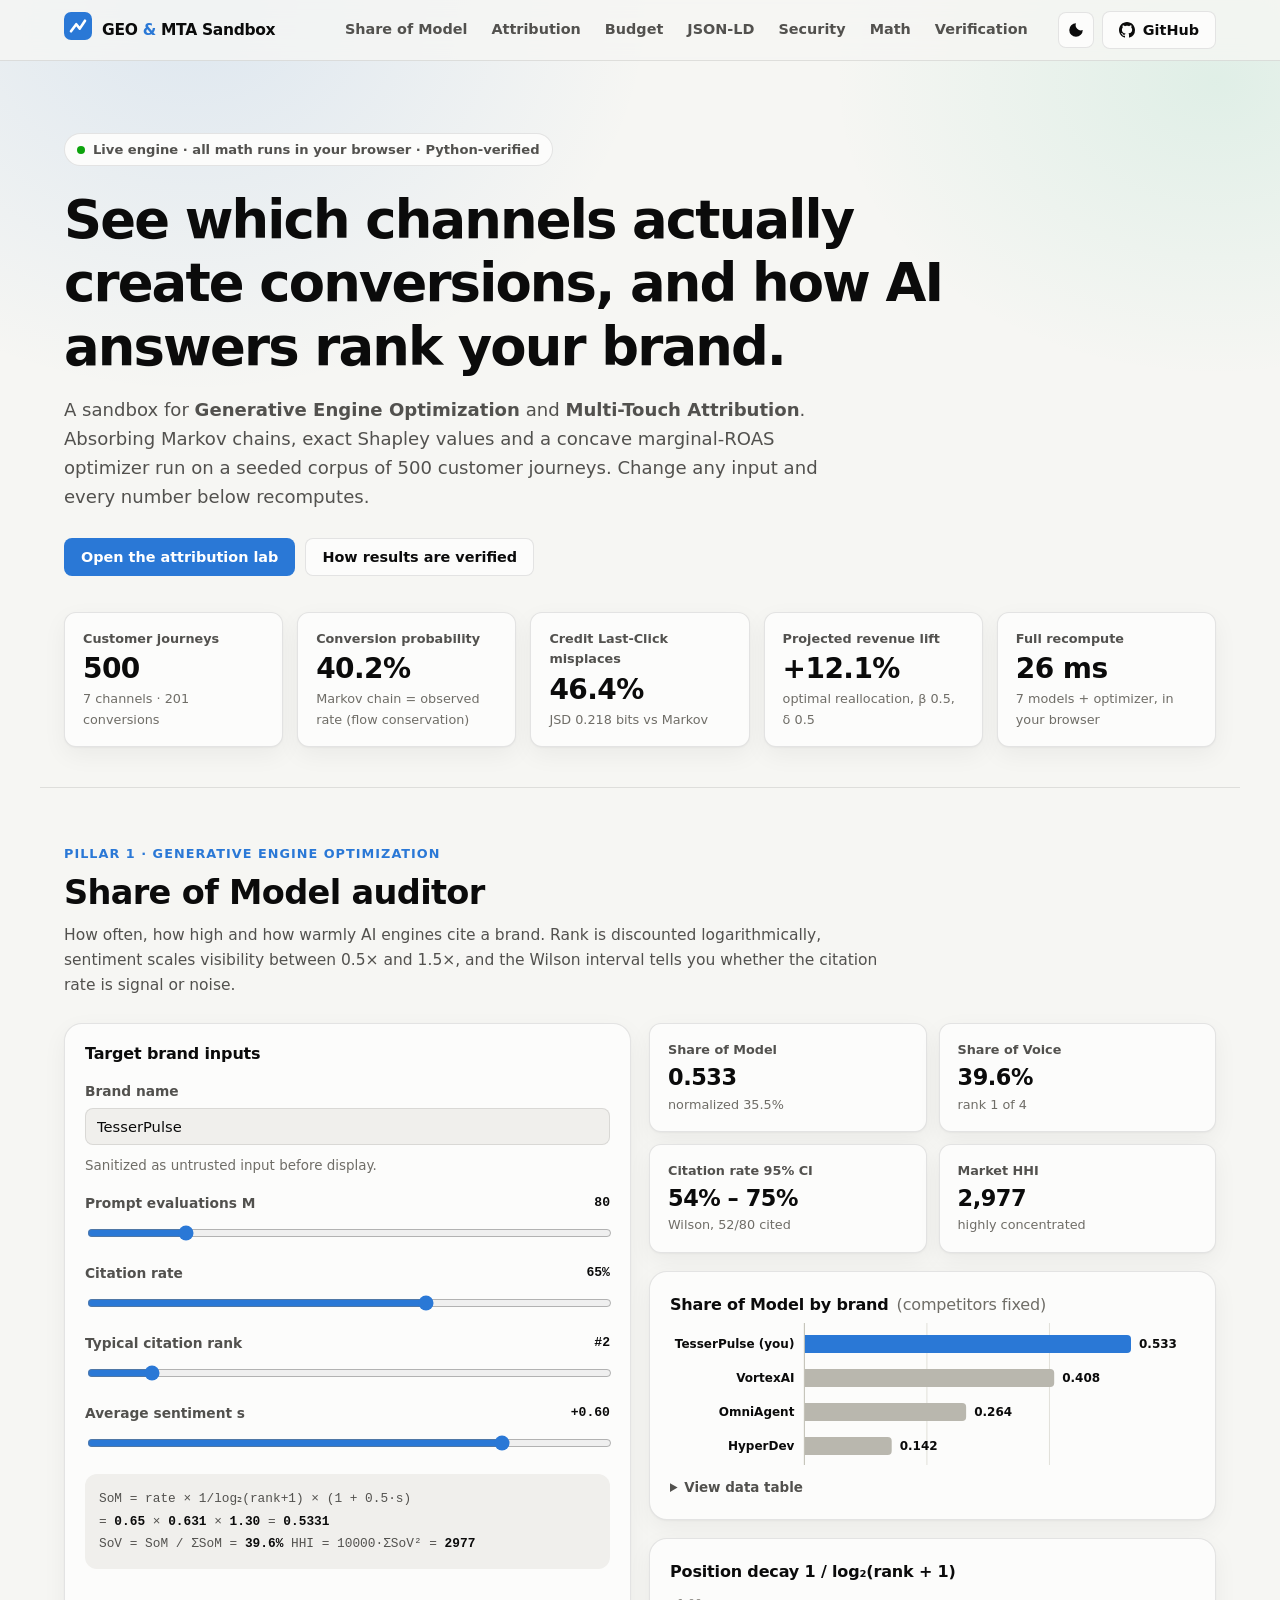
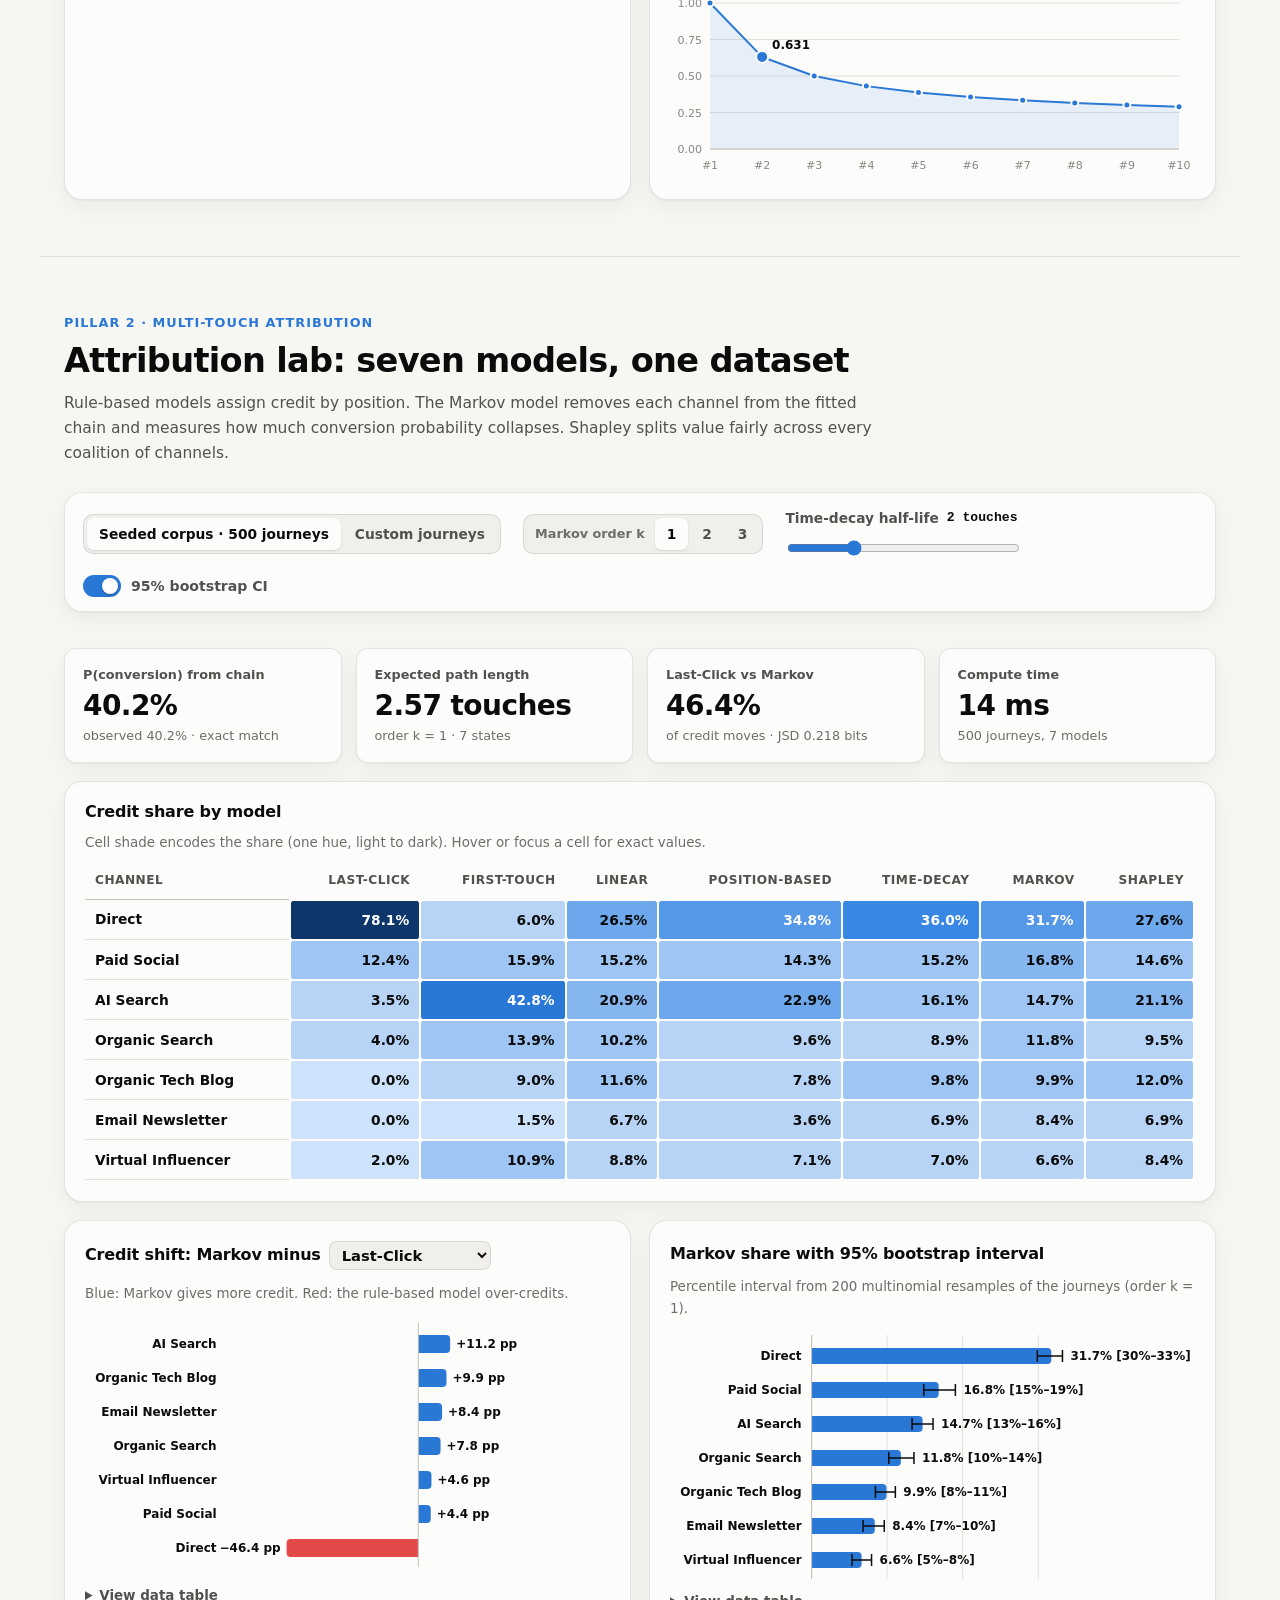
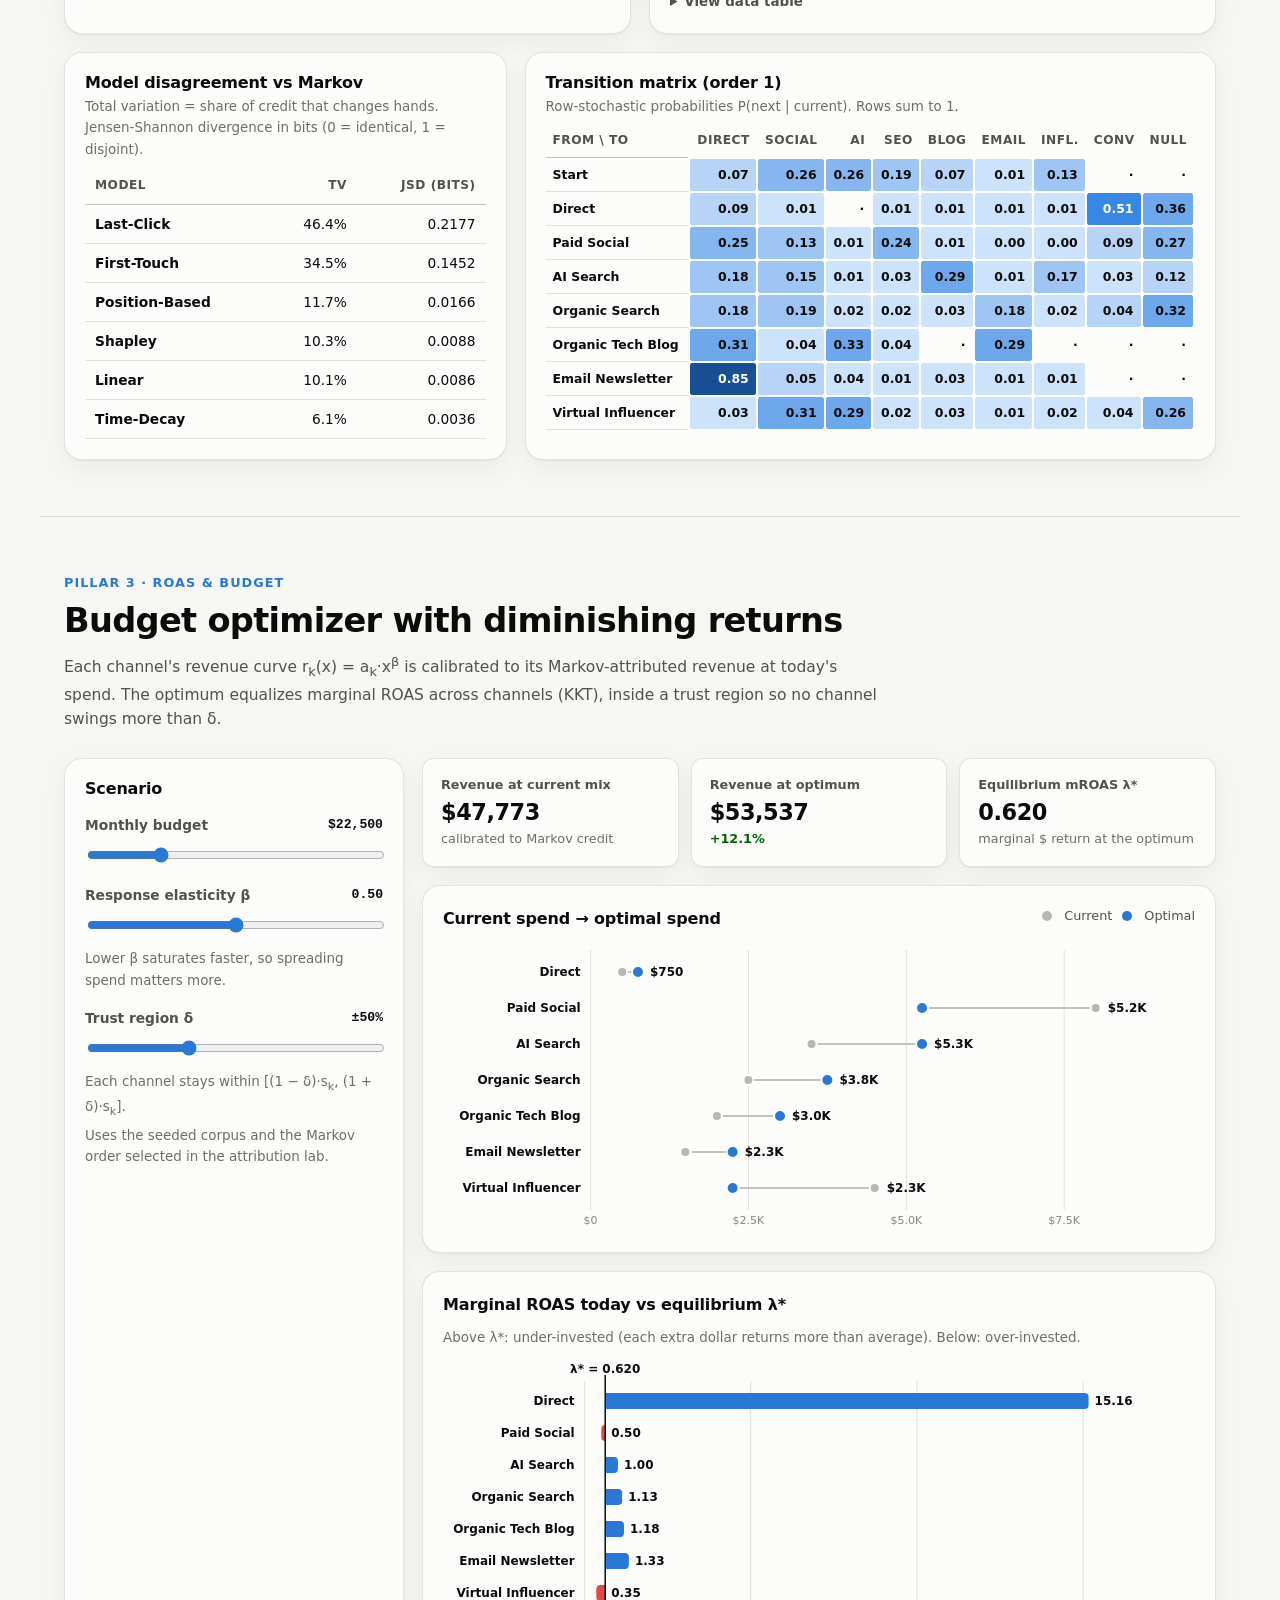
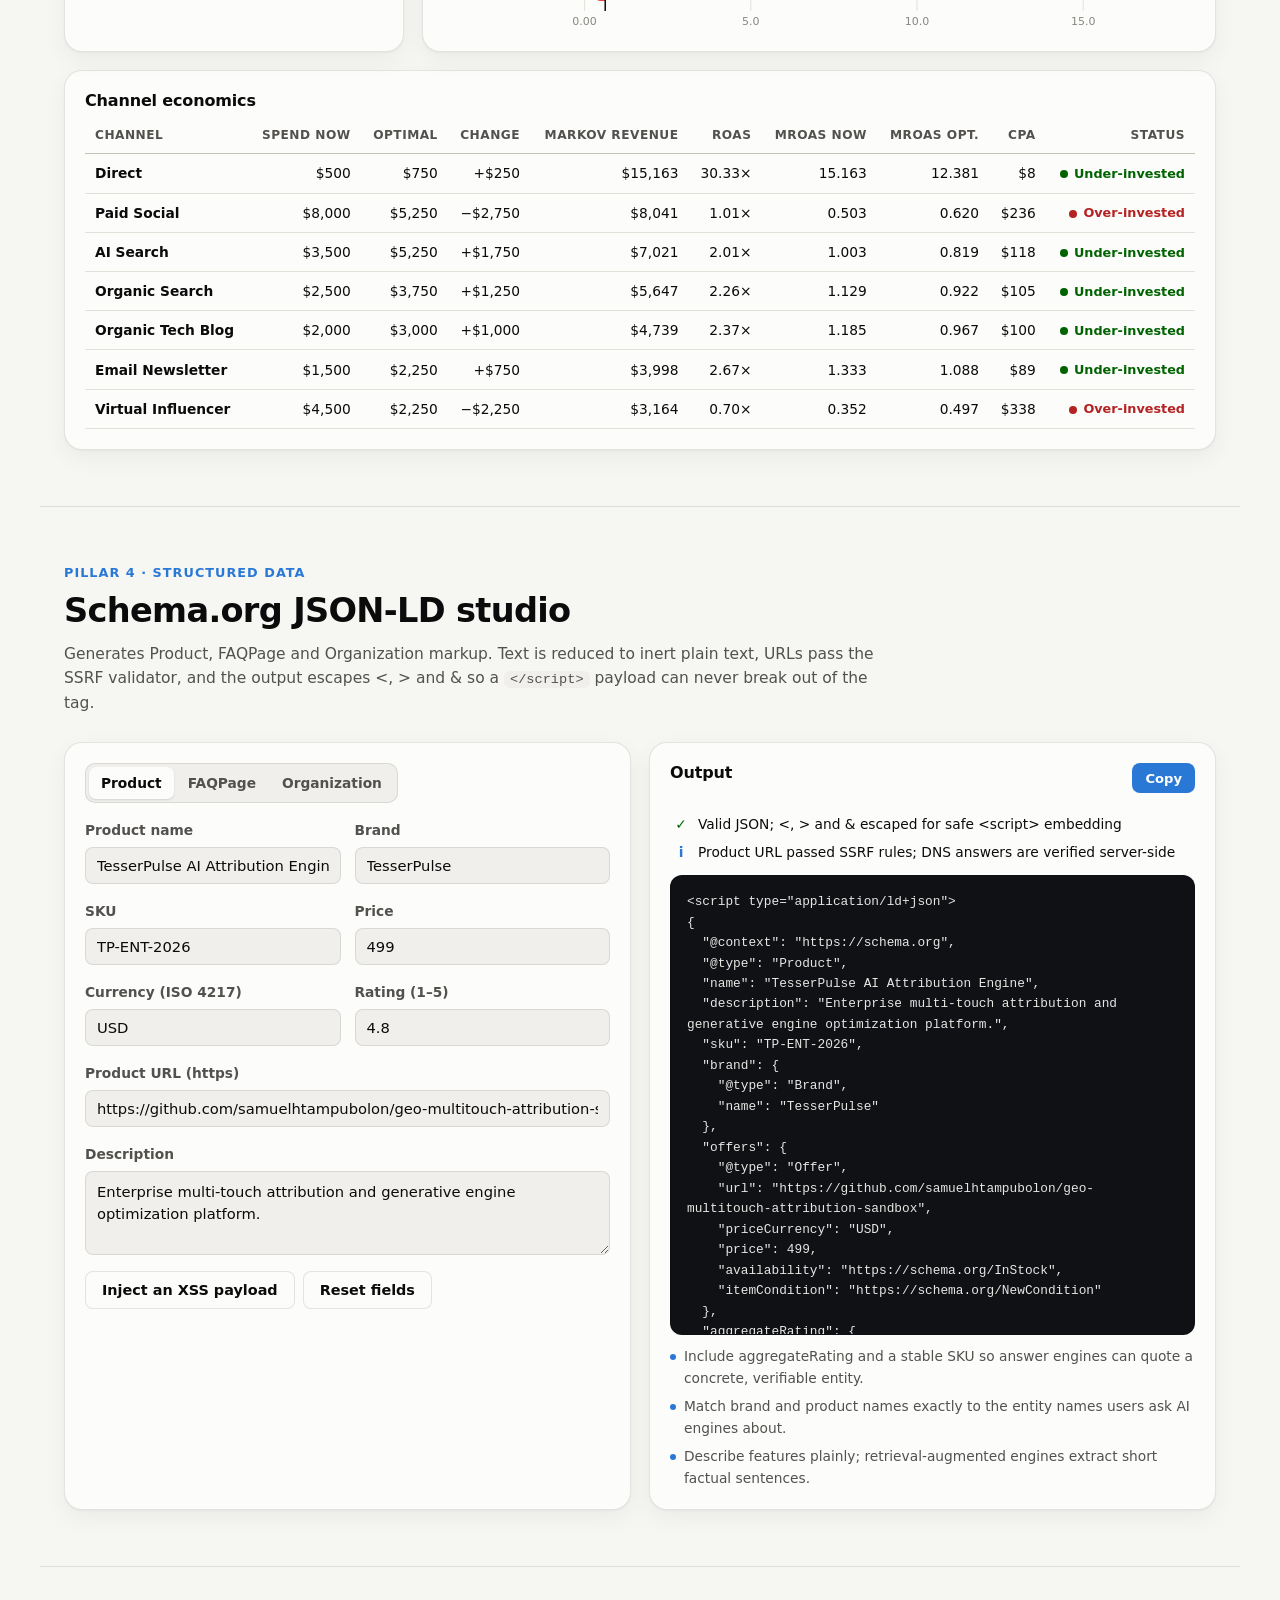
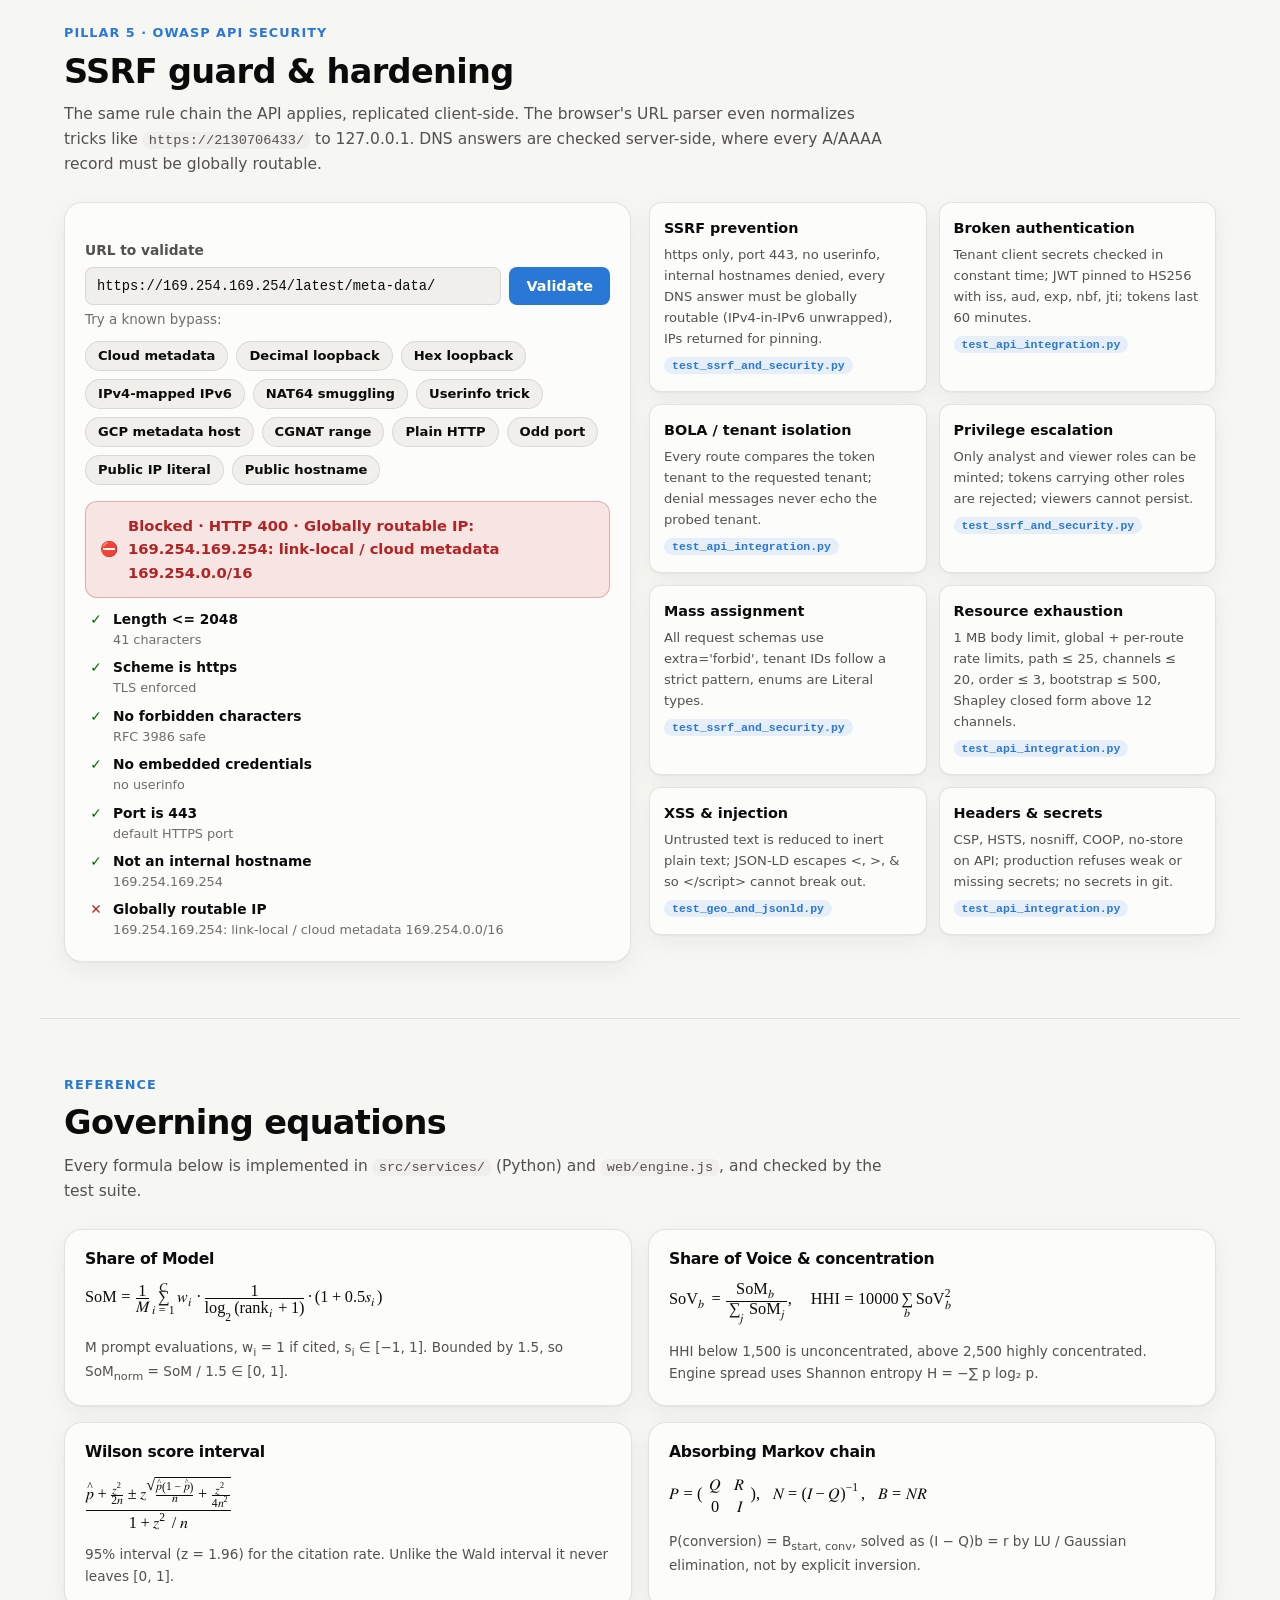
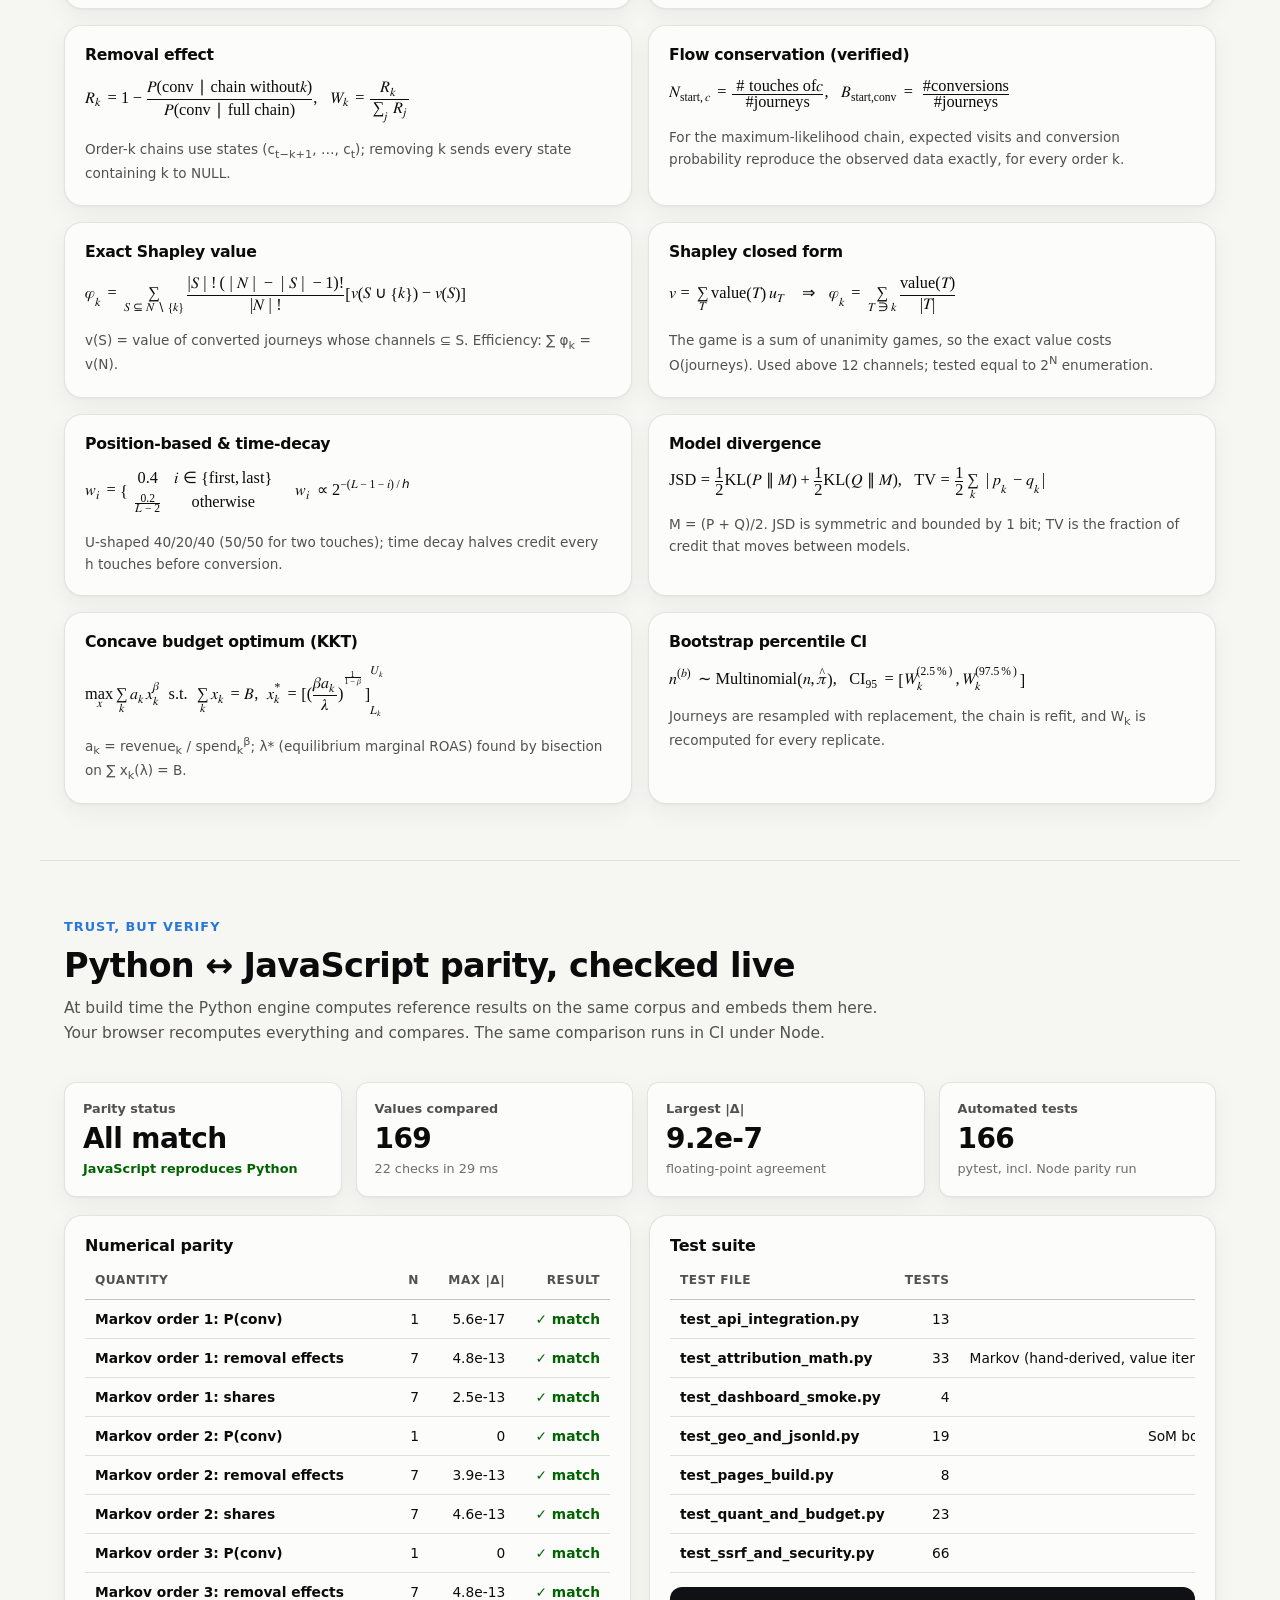
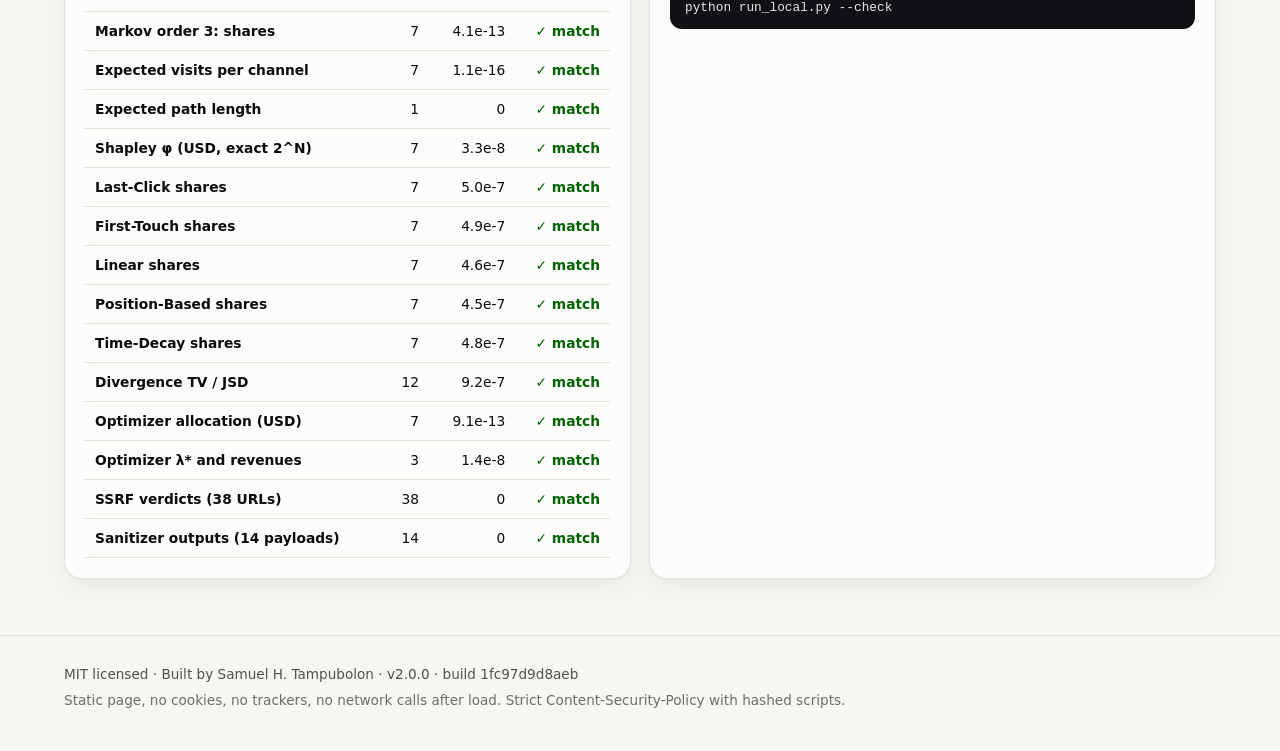
==== commit 51a0c24c: "feat: v2.0 real in-browser math engine, 7 attribution models, concave optimizer and OWASP hardening " ====
--- a/docs/index.html
+++ b/docs/index.html
@@ -2,1277 +2,2342 @@
 <html lang="en">
 <head>
   <meta charset="UTF-8">
-  <meta name="viewport" content="width=device-width, initial-scale=1.0">
-  <title>GEO & Multi-Touch Attribution Sandbox | Algorithmic Marketing & AppSec</title>
-  <meta name="description" content="Generative Engine Optimization (GEO) & Multi-Touch Attribution (MTA) Sandbox. Interactive Share of Model audits, Markov Removal Effect, and Exact Shapley Values.">
-  <meta name="keywords" content="GEO, Generative Engine Optimization, Multi-Touch Attribution, Markov Chain, Shapley Value, Marketing Analytics, OWASP">
+  <meta name="viewport" content="width=device-width, initial-scale=1">
+  <meta http-equiv="Content-Security-Policy" content="default-src 'none'; script-src 'sha256-Nga8jrDJCglFM5vrOjHk0hjMEyzsuZBUgHGwpWy4Tfg=' 'sha256-2PBQoOvPSIseRP2FgxZCVaNE7FtjS+Lb1ZfjGAT+KLc='; style-src 'sha256-qej30j7yaJmbgZkAvFwlDirPSE9rXwJ5Kz6BLsc5y6k=' https://fonts.googleapis.com; font-src https://fonts.gstatic.com; img-src data:; connect-src 'none'; base-uri 'none'; form-action 'none'; object-src 'none'; manifest-src 'none'; upgrade-insecure-requests">
+  <meta name="referrer" content="no-referrer">
+  <meta name="color-scheme" content="light dark">
+  <title>GEO &amp; MTA Sandbox</title>
+  <meta name="description" content="Interactive Generative Engine Optimization and Multi-Touch Attribution lab: Share of Model, order-k Markov removal effects, exact Shapley values, concave budget optimization and OWASP-hardened SSRF / JSON-LD tooling. All math runs live in your browser.">
+  <meta property="og:title" content="GEO &amp; Multi-Touch Attribution Sandbox">
+  <meta property="og:description" content="Share of Model, Markov removal effects, exact Shapley values and marginal-ROAS budget optimization, computed live in the browser.">
+  <meta property="og:type" content="website">
+  <link rel="icon" href="data:image/svg+xml,%3Csvg xmlns='http://www.w3.org/2000/svg' viewBox='0 0 32 32'%3E%3Crect width='32' height='32' rx='8' fill='%232a78d6'/%3E%3Cpath d='M8 22l6-8 4 5 6-9' stroke='white' stroke-width='3' fill='none' stroke-linecap='round' stroke-linejoin='round'/%3E%3C/svg%3E">
   <link rel="preconnect" href="https://fonts.googleapis.com">
   <link rel="preconnect" href="https://fonts.gstatic.com" crossorigin>
-  <link href="https://fonts.googleapis.com/css2?family=Plus+Jakarta+Sans:wght@300;400;500;600;700;800&family=JetBrains+Mono:wght@400;500;600&display=swap" rel="stylesheet">
-  <style>
-    :root {
-      --bg-dark: #080c16;
-      --bg-card: rgba(16, 24, 40, 0.75);
-      --bg-card-border: rgba(255, 255, 255, 0.08);
-      --text-main: #f1f5f9;
-      --text-muted: #94a3b8;
-      --primary: #6366f1;
-      --primary-glow: rgba(99, 102, 241, 0.35);
-      --accent-cyan: #06b6d4;
-      --accent-emerald: #10b981;
-      --accent-amber: #f59e0b;
-      --accent-rose: #f43f5e;
-      --font-sans: 'Plus Jakarta Sans', system-ui, -apple-system, sans-serif;
-      --font-mono: 'JetBrains Mono', monospace;
-      --radius-sm: 8px;
-      --radius-md: 14px;
-      --radius-lg: 20px;
-    }
-
-    * {
-      box-sizing: border-box;
-      margin: 0;
-      padding: 0;
-    }
-
-    body {
-      background-color: var(--bg-dark);
-      color: var(--text-main);
-      font-family: var(--font-sans);
-      line-height: 1.6;
-      overflow-x: hidden;
-      background-image: 
-        radial-gradient(circle at 15% 15%, rgba(99, 102, 241, 0.12) 0%, transparent 40%),
-        radial-gradient(circle at 85% 30%, rgba(6, 182, 212, 0.10) 0%, transparent 45%),
-        radial-gradient(circle at 50% 80%, rgba(16, 185, 129, 0.08) 0%, transparent 50%);
-      background-attachment: fixed;
-    }
-
-    /* Container */
-    .container {
-      max-width: 1240px;
-      margin: 0 auto;
-      padding: 0 24px;
-    }
-
-    /* Navigation */
-    nav {
-      position: sticky;
-      top: 0;
-      z-index: 100;
-      backdrop-filter: blur(16px);
-      -webkit-backdrop-filter: blur(16px);
-      background: rgba(8, 12, 22, 0.85);
-      border-bottom: 1px solid var(--bg-card-border);
-      padding: 16px 0;
-    }
-    .nav-inner {
-      display: flex;
-      justify-content: space-between;
-      align-items: center;
-    }
-    .brand-logo {
-      display: flex;
-      align-items: center;
-      gap: 12px;
-      text-decoration: none;
-      color: var(--text-main);
-      font-weight: 800;
-      font-size: 1.15rem;
-      letter-spacing: -0.02em;
-    }
-    .brand-badge {
-      background: linear-gradient(135deg, var(--primary), var(--accent-cyan));
-      padding: 6px 12px;
-      border-radius: var(--radius-sm);
-      font-size: 0.85rem;
-      font-weight: 700;
-      color: #fff;
-      box-shadow: 0 0 15px var(--primary-glow);
-    }
-    .nav-links {
-      display: flex;
-      gap: 28px;
-      list-style: none;
-      align-items: center;
-    }
-    .nav-links a {
-      color: var(--text-muted);
-      text-decoration: none;
-      font-size: 0.95rem;
-      font-weight: 500;
-      transition: color 0.2s ease;
-    }
-    .nav-links a:hover {
-      color: var(--text-main);
-    }
-    .btn-github {
-      display: inline-flex;
-      align-items: center;
-      gap: 8px;
-      background: rgba(255, 255, 255, 0.08);
-      border: 1px solid rgba(255, 255, 255, 0.15);
-      color: var(--text-main);
-      padding: 8px 18px;
-      border-radius: var(--radius-sm);
-      font-size: 0.9rem;
-      font-weight: 600;
-      text-decoration: none;
-      transition: all 0.2s ease;
-    }
-    .btn-github:hover {
-      background: rgba(255, 255, 255, 0.15);
-      border-color: rgba(255, 255, 255, 0.3);
-      transform: translateY(-1px);
-    }
-
-    /* Hero Section */
-    .hero {
-      padding: 80px 0 60px;
-      text-align: center;
-      position: relative;
-    }
-    .hero-badge-wrap {
-      display: inline-flex;
-      align-items: center;
-      gap: 8px;
-      background: rgba(99, 102, 241, 0.12);
-      border: 1px solid rgba(99, 102, 241, 0.3);
-      padding: 6px 16px;
-      border-radius: 999px;
-      font-size: 0.85rem;
-      color: #a5b4fc;
-      margin-bottom: 24px;
-      font-weight: 600;
-    }
-    .hero-badge-wrap span.dot {
-      width: 8px;
-      height: 8px;
-      background-color: var(--accent-emerald);
-      border-radius: 50%;
-      box-shadow: 0 0 8px var(--accent-emerald);
-    }
-    .hero h1 {
-      font-size: 3.2rem;
-      font-weight: 800;
-      line-height: 1.15;
-      letter-spacing: -0.03em;
-      margin-bottom: 20px;
-      background: linear-gradient(135deg, #ffffff 40%, #94a3b8 100%);
-      -webkit-background-clip: text;
-      -webkit-text-fill-color: transparent;
-    }
-    .hero p {
-      font-size: 1.25rem;
-      color: var(--text-muted);
-      max-width: 820px;
-      margin: 0 auto 36px;
-      line-height: 1.6;
-    }
-    .hero-metrics {
-      display: grid;
-      grid-template-columns: repeat(auto-fit, minmax(220px, 1fr));
-      gap: 20px;
-      margin-top: 40px;
-    }
-    .metric-card {
-      background: var(--bg-card);
-      border: 1px solid var(--bg-card-border);
-      padding: 24px;
-      border-radius: var(--radius-md);
-      backdrop-filter: blur(12px);
-      text-align: left;
-      transition: transform 0.2s ease, border-color 0.2s ease;
-    }
-    .metric-card:hover {
-      transform: translateY(-3px);
-      border-color: rgba(99, 102, 241, 0.4);
-    }
-    .metric-val {
-      font-size: 2.1rem;
-      font-weight: 800;
-      color: var(--text-main);
-      font-family: var(--font-mono);
-      margin-bottom: 4px;
-    }
-    .metric-label {
-      font-size: 0.85rem;
-      color: var(--text-muted);
-      text-transform: uppercase;
-      letter-spacing: 0.05em;
-      font-weight: 600;
-    }
-
-    /* Section Headers */
-    .section-header {
-      margin: 70px 0 32px;
-      text-align: left;
-    }
-    .section-tag {
-      color: var(--accent-cyan);
-      font-size: 0.85rem;
-      text-transform: uppercase;
-      font-weight: 700;
-      letter-spacing: 0.08em;
-      margin-bottom: 8px;
-    }
-    .section-header h2 {
-      font-size: 2.1rem;
-      font-weight: 700;
-      letter-spacing: -0.02em;
-    }
-    .section-header p {
-      color: var(--text-muted);
-      font-size: 1.05rem;
-      margin-top: 6px;
-      max-width: 780px;
-    }
-
-    /* Grid Layouts */
-    .split-grid {
-      display: grid;
-      grid-template-columns: 1fr 1fr;
-      gap: 28px;
-    }
-    @media (max-width: 900px) {
-      .split-grid {
-        grid-template-columns: 1fr;
-      }
-      .hero h1 {
-        font-size: 2.2rem;
-      }
-    }
-
-    /* Glass Panels */
-    .panel {
-      background: var(--bg-card);
-      border: 1px solid var(--bg-card-border);
-      border-radius: var(--radius-lg);
-      padding: 28px;
-      backdrop-filter: blur(14px);
-    }
-    .panel-title {
-      font-size: 1.25rem;
-      font-weight: 700;
-      margin-bottom: 16px;
-      display: flex;
-      align-items: center;
-      gap: 10px;
-    }
-
-    /* Form Controls */
-    .form-group {
-      margin-bottom: 16px;
-    }
-    .form-group label {
-      display: block;
-      font-size: 0.85rem;
-      font-weight: 600;
-      color: var(--text-muted);
-      margin-bottom: 6px;
-    }
-    .form-control {
-      width: 100%;
-      background: rgba(0, 0, 0, 0.4);
-      border: 1px solid rgba(255, 255, 255, 0.12);
-      border-radius: var(--radius-sm);
-      color: var(--text-main);
-      padding: 10px 14px;
-      font-family: var(--font-sans);
-      font-size: 0.95rem;
-      outline: none;
-      transition: border-color 0.2s ease;
-    }
-    .form-control:focus {
-      border-color: var(--primary);
-    }
-    select.form-control {
-      cursor: pointer;
-    }
-
-    /* Buttons */
-    .btn-primary {
-      background: linear-gradient(135deg, var(--primary), #4f46e5);
-      color: #fff;
-      border: none;
-      border-radius: var(--radius-sm);
-      padding: 12px 24px;
-      font-weight: 600;
-      font-size: 0.95rem;
-      cursor: pointer;
-      display: inline-flex;
-      align-items: center;
-      gap: 8px;
-      transition: all 0.2s ease;
-      box-shadow: 0 4px 14px var(--primary-glow);
-    }
-    .btn-primary:hover {
-      transform: translateY(-2px);
-      box-shadow: 0 6px 20px var(--primary-glow);
-    }
-    .btn-outline {
-      background: transparent;
-      border: 1px solid rgba(255, 255, 255, 0.2);
-      color: var(--text-main);
-      border-radius: var(--radius-sm);
-      padding: 10px 20px;
-      font-weight: 600;
-      font-size: 0.9rem;
-      cursor: pointer;
-      transition: all 0.2s ease;
-    }
-    .btn-outline:hover {
-      background: rgba(255, 255, 255, 0.08);
-      border-color: rgba(255, 255, 255, 0.4);
-    }
-
-    /* Engine Cards */
-    .engine-grid {
-      display: grid;
-      grid-template-columns: repeat(2, 1fr);
-      gap: 14px;
-      margin-top: 18px;
-    }
-    .engine-badge {
-      background: rgba(255, 255, 255, 0.04);
-      border: 1px solid rgba(255, 255, 255, 0.08);
-      border-radius: var(--radius-sm);
-      padding: 14px;
-      display: flex;
-      flex-direction: column;
-      gap: 6px;
-    }
-    .engine-header {
-      display: flex;
-      justify-content: space-between;
-      align-items: center;
-      font-weight: 700;
-      font-size: 0.9rem;
-    }
-    .engine-rank {
-      font-size: 0.8rem;
-      font-weight: 700;
-      padding: 2px 8px;
-      border-radius: 4px;
-    }
-    .rank-1 { background: rgba(16, 185, 129, 0.2); color: #34d399; }
-    .rank-2 { background: rgba(59, 130, 246, 0.2); color: #60a5fa; }
-    .rank-3 { background: rgba(245, 158, 11, 0.2); color: #fbbf24; }
-    .engine-snippet {
-      font-size: 0.8rem;
-      color: var(--text-muted);
-      line-height: 1.4;
-    }
-
-    /* Bar Visualizer */
-    .bar-group {
-      margin-bottom: 14px;
-    }
-    .bar-header {
-      display: flex;
-      justify-content: space-between;
-      font-size: 0.85rem;
-      font-weight: 600;
-      margin-bottom: 4px;
-    }
-    .bar-bg {
-      width: 100%;
-      height: 12px;
-      background: rgba(255, 255, 255, 0.06);
-      border-radius: 6px;
-      overflow: hidden;
-      position: relative;
-    }
-    .bar-fill {
-      height: 100%;
-      border-radius: 6px;
-      transition: width 0.6s cubic-bezier(0.16, 1, 0.3, 1);
-    }
-
-    /* Comparison Table */
-    .styled-table {
-      width: 100%;
-      border-collapse: collapse;
-      font-size: 0.9rem;
-      margin-top: 14px;
-    }
-    .styled-table th {
-      text-align: left;
-      padding: 12px 14px;
-      border-bottom: 1px solid rgba(255, 255, 255, 0.12);
-      color: var(--text-muted);
-      font-weight: 600;
-      font-size: 0.8rem;
-      text-transform: uppercase;
-      letter-spacing: 0.05em;
-    }
-    .styled-table td {
-      padding: 12px 14px;
-      border-bottom: 1px solid rgba(255, 255, 255, 0.06);
-      color: var(--text-main);
-    }
-    .styled-table tr:hover td {
-      background: rgba(255, 255, 255, 0.02);
-    }
-
-    /* Journey Builder */
-    .journey-builder-box {
-      background: rgba(0, 0, 0, 0.3);
-      border: 1px dashed rgba(255, 255, 255, 0.15);
-      border-radius: var(--radius-md);
-      padding: 18px;
-      min-height: 70px;
-      display: flex;
-      align-items: center;
-      gap: 10px;
-      flex-wrap: wrap;
-      margin-bottom: 16px;
-    }
-    .channel-chip {
-      background: var(--primary);
-      color: #fff;
-      padding: 6px 14px;
-      border-radius: 999px;
-      font-size: 0.85rem;
-      font-weight: 600;
-      display: inline-flex;
-      align-items: center;
-      gap: 8px;
-      cursor: pointer;
-      user-select: none;
-      transition: background 0.2s ease;
-    }
-    .channel-chip:hover {
-      background: #4338ca;
-    }
-    .channel-selector {
-      display: flex;
-      gap: 8px;
-      flex-wrap: wrap;
-      margin-bottom: 20px;
-    }
-    .btn-add-channel {
-      background: rgba(255, 255, 255, 0.06);
-      border: 1px solid rgba(255, 255, 255, 0.12);
-      color: var(--text-main);
-      padding: 6px 12px;
-      border-radius: 999px;
-      font-size: 0.8rem;
-      cursor: pointer;
-      font-weight: 500;
-      transition: all 0.2s ease;
-    }
-    .btn-add-channel:hover {
-      background: rgba(255, 255, 255, 0.15);
-      border-color: var(--primary);
-    }
-
-    /* Code Box */
-    .code-box {
-      background: #050811;
-      border: 1px solid rgba(255, 255, 255, 0.1);
-      border-radius: var(--radius-sm);
-      padding: 16px;
-      font-family: var(--font-mono);
-      font-size: 0.85rem;
-      color: #cbd5e1;
-      overflow-x: auto;
-      max-height: 280px;
-    }
-
-    /* Alerts */
-    .alert-box {
-      padding: 14px 18px;
-      border-radius: var(--radius-sm);
-      font-size: 0.9rem;
-      margin-top: 14px;
-      display: flex;
-      align-items: center;
-      gap: 12px;
-    }
-    .alert-success { background: rgba(16, 185, 129, 0.15); border: 1px solid rgba(16, 185, 129, 0.3); color: #6ee7b7; }
-    .alert-danger { background: rgba(244, 63, 94, 0.15); border: 1px solid rgba(244, 63, 94, 0.3); color: #fda4af; }
-    .alert-info { background: rgba(99, 102, 241, 0.15); border: 1px solid rgba(99, 102, 241, 0.3); color: #c7d2fe; }
-
-    /* Footer */
-    footer {
-      border-top: 1px solid var(--bg-card-border);
-      padding: 50px 0;
-      margin-top: 90px;
-      text-align: center;
-      color: var(--text-muted);
-      font-size: 0.9rem;
-    }
-    footer a {
-      color: var(--primary);
-      text-decoration: none;
-    }
-  </style>
+  <link rel="stylesheet" href="https://fonts.googleapis.com/css2?family=Plus+Jakarta+Sans:wght@400;500;600;700;800&amp;family=JetBrains+Mono:wght@400;500;600&amp;display=swap">
+  <style>:root {
+  color-scheme: light;
+  --page: #f6f6f3;
+  --surface: #fcfcfb;
+  --surface-2: #f0efec;
+  --surface-3: #e8e7e2;
+  --ink: #0b0b0b;
+  --ink-2: #52514e;
+  --muted: #6f6d67;
+  --axis-ink: #898781;
+  --grid: #e1e0d9;
+  --axis: #c3c2b7;
+  --border: rgba(11, 11, 11, 0.10);
+  --border-strong: rgba(11, 11, 11, 0.18);
+  --s1: #2a78d6;
+  --s1-soft: rgba(42, 120, 214, 0.10);
+  --s2: #eb6834;
+  --deemph: #b9b7ae;
+  --pos: #2a78d6;
+  --neg: #e34948;
+  --good: #0ca30c;
+  --good-ink: #006300;
+  --critical: #d03b3b;
+  --critical-ink: #b42323;
+  --warning: #fab219;
+  --focus: #2a78d6;
+  --shadow: 0 1px 2px rgba(11, 11, 11, 0.04), 0 8px 24px rgba(11, 11, 11, 0.05);
+  --hero-glow: radial-gradient(60% 80% at 15% 0%, rgba(42, 120, 214, 0.12), transparent 60%), radial-gradient(50% 60% at 95% 10%, rgba(27, 175, 122, 0.10), transparent 60%);
+  --font-sans: "Plus Jakarta Sans", system-ui, -apple-system, "Segoe UI", sans-serif;
+  --font-mono: "JetBrains Mono", ui-monospace, SFMono-Regular, Menlo, monospace;
+  --r-sm: 8px;
+  --r-md: 12px;
+  --r-lg: 18px;
+}
+
+@media (prefers-color-scheme: dark) {
+  :root:not([data-theme="light"]) {
+    color-scheme: dark;
+    --page: #0d0d0d;
+    --surface: #1a1a19;
+    --surface-2: #222221;
+    --surface-3: #2c2c2a;
+    --ink: #f0efec;
+    --ink-2: #c3c2b7;
+    --muted: #a3a197;
+    --axis-ink: #898781;
+    --grid: #2c2c2a;
+    --axis: #383835;
+    --border: rgba(255, 255, 255, 0.10);
+    --border-strong: rgba(255, 255, 255, 0.18);
+    --s1: #3987e5;
+    --s1-soft: rgba(57, 135, 229, 0.14);
+    --s2: #d95926;
+    --deemph: #5d5c57;
+    --pos: #3987e5;
+    --neg: #e66767;
+    --good-ink: #0ca30c;
+    --critical-ink: #e66767;
+    --focus: #6da7ec;
+    --shadow: 0 1px 2px rgba(0, 0, 0, 0.3), 0 8px 24px rgba(0, 0, 0, 0.25);
+    --hero-glow: radial-gradient(60% 80% at 15% 0%, rgba(57, 135, 229, 0.18), transparent 60%), radial-gradient(50% 60% at 95% 10%, rgba(25, 158, 112, 0.12), transparent 60%);
+  }
+}
+:root[data-theme="dark"] {
+  color-scheme: dark;
+  --page: #0d0d0d;
+  --surface: #1a1a19;
+  --surface-2: #222221;
+  --surface-3: #2c2c2a;
+  --ink: #f0efec;
+  --ink-2: #c3c2b7;
+  --muted: #a3a197;
+  --axis-ink: #898781;
+  --grid: #2c2c2a;
+  --axis: #383835;
+  --border: rgba(255, 255, 255, 0.10);
+  --border-strong: rgba(255, 255, 255, 0.18);
+  --s1: #3987e5;
+  --s1-soft: rgba(57, 135, 229, 0.14);
+  --s2: #d95926;
+  --deemph: #5d5c57;
+  --pos: #3987e5;
+  --neg: #e66767;
+  --good-ink: #0ca30c;
+  --critical-ink: #e66767;
+  --focus: #6da7ec;
+  --shadow: 0 1px 2px rgba(0, 0, 0, 0.3), 0 8px 24px rgba(0, 0, 0, 0.25);
+  --hero-glow: radial-gradient(60% 80% at 15% 0%, rgba(57, 135, 229, 0.18), transparent 60%), radial-gradient(50% 60% at 95% 10%, rgba(25, 158, 112, 0.12), transparent 60%);
+}
+
+*, *::before, *::after { box-sizing: border-box; }
+html { scroll-behavior: smooth; scroll-padding-top: 76px; -webkit-text-size-adjust: 100%; }
+@media (prefers-reduced-motion: reduce) { html { scroll-behavior: auto; } * { transition: none !important; animation: none !important; } }
+body {
+  margin: 0;
+  background: var(--page);
+  color: var(--ink);
+  font-family: var(--font-sans);
+  font-size: 15.5px;
+  line-height: 1.6;
+  overflow-x: clip;
+  background-image: var(--hero-glow);
+  background-repeat: no-repeat;
+  background-size: 100% 820px;
+}
+h1, h2, h3 { line-height: 1.2; letter-spacing: -0.02em; margin: 0; }
+p { margin: 0; }
+a { color: var(--s1); }
+code { font-family: var(--font-mono); font-size: 0.88em; background: var(--surface-2); padding: 1px 6px; border-radius: 6px; }
+:focus-visible { outline: 2px solid var(--focus); outline-offset: 2px; border-radius: 4px; }
+.sr-only { position: absolute; width: 1px; height: 1px; overflow: hidden; clip: rect(0 0 0 0); white-space: nowrap; }
+.skip-link { position: absolute; left: -999px; top: 8px; background: var(--surface); padding: 8px 12px; border-radius: var(--r-sm); z-index: 200; }
+.skip-link:focus { left: 16px; }
+.muted-text { color: var(--muted); font-weight: 400; }
+
+.container { max-width: 1200px; margin: 0 auto; padding: 0 24px; }
+
+/* Top bar */
+.topbar { position: sticky; top: 0; z-index: 100; background: color-mix(in srgb, var(--page) 82%, transparent); backdrop-filter: saturate(140%) blur(14px); -webkit-backdrop-filter: saturate(140%) blur(14px); border-bottom: 1px solid var(--border); }
+.topbar-inner { display: flex; align-items: center; gap: 20px; height: 60px; }
+.brand { display: inline-flex; align-items: center; gap: 10px; color: var(--ink); text-decoration: none; font-weight: 800; letter-spacing: -0.02em; white-space: nowrap; }
+.brand-mark svg rect { fill: var(--s1); }
+.brand-mark svg path { stroke: #fff; stroke-width: 3; fill: none; stroke-linecap: round; stroke-linejoin: round; }
+.brand-amp { color: var(--s1); }
+.nav { display: flex; gap: 4px; margin-left: auto; overflow-x: auto; scrollbar-width: none; }
+.nav::-webkit-scrollbar { display: none; }
+.nav a { color: var(--ink-2); text-decoration: none; font-size: 0.9rem; font-weight: 600; padding: 6px 10px; border-radius: var(--r-sm); white-space: nowrap; }
+.nav a:hover, .nav a.active { color: var(--ink); background: var(--surface-2); }
+.topbar-actions { display: flex; align-items: center; gap: 8px; }
+.icon-btn { display: inline-grid; place-items: center; width: 36px; height: 36px; border-radius: var(--r-sm); border: 1px solid var(--border); background: var(--surface); color: var(--ink); cursor: pointer; }
+.icon-btn svg path { fill: currentColor; }
+.icon-btn:hover { border-color: var(--border-strong); }
+
+/* Buttons */
+.btn { display: inline-flex; align-items: center; justify-content: center; gap: 8px; height: 38px; padding: 0 16px; border-radius: var(--r-sm); font: 600 0.9rem var(--font-sans); text-decoration: none; cursor: pointer; border: 1px solid transparent; white-space: nowrap; transition: background 0.15s ease, border-color 0.15s ease, transform 0.15s ease; }
+.btn svg path { fill: currentColor; }
+.btn-primary { background: var(--s1); color: #fff; }
+.btn-primary:hover { filter: brightness(1.08); transform: translateY(-1px); }
+.btn-ghost { background: var(--surface); color: var(--ink); border-color: var(--border); }
+.btn-ghost:hover { border-color: var(--border-strong); background: var(--surface-2); }
+.btn-sm { height: 30px; padding: 0 12px; font-size: 0.82rem; }
+.btn-row { display: flex; flex-wrap: wrap; gap: 8px; margin-top: 16px; }
+
+/* Hero */
+.hero { padding: 72px 24px 40px; position: relative; }
+.eyebrow { display: inline-flex; align-items: center; gap: 8px; font-size: 0.82rem; font-weight: 600; color: var(--ink-2); background: var(--surface); border: 1px solid var(--border); padding: 5px 12px; border-radius: 999px; margin-bottom: 22px; }
+.live-dot { width: 8px; height: 8px; border-radius: 50%; background: var(--good); box-shadow: 0 0 0 0 rgba(12, 163, 12, 0.5); animation: pulse 2.2s infinite; }
+@keyframes pulse { 0% { box-shadow: 0 0 0 0 rgba(12, 163, 12, 0.45); } 70% { box-shadow: 0 0 0 8px rgba(12, 163, 12, 0); } 100% { box-shadow: 0 0 0 0 rgba(12, 163, 12, 0); } }
+.hero h1 { font-size: clamp(2rem, 4.4vw, 3.3rem); font-weight: 800; max-width: 920px; letter-spacing: -0.035em; }
+.lede { margin-top: 18px; font-size: 1.13rem; color: var(--ink-2); max-width: 760px; }
+.hero-cta { display: flex; flex-wrap: wrap; gap: 10px; margin-top: 26px; }
+
+/* KPI tiles */
+.kpi-grid { display: grid; grid-template-columns: repeat(auto-fit, minmax(210px, 1fr)); gap: 14px; margin-top: 36px; }
+.kpi-grid-tight { margin-top: 0; grid-template-columns: repeat(auto-fit, minmax(160px, 1fr)); gap: 12px; }
+.kpi { background: var(--surface); border: 1px solid var(--border); border-radius: var(--r-md); padding: 16px 18px; box-shadow: var(--shadow); min-width: 0; }
+.kpi-label { font-size: 0.8rem; font-weight: 600; color: var(--ink-2); }
+.kpi-value { font-size: 1.75rem; font-weight: 700; letter-spacing: -0.02em; margin-top: 4px; line-height: 1.15; overflow-wrap: anywhere; }
+.kpi-grid-tight .kpi-value { font-size: 1.4rem; }
+.kpi-sub { font-size: 0.8rem; color: var(--muted); margin-top: 4px; }
+.kpi-sub .up { color: var(--good-ink); font-weight: 600; }
+.kpi-sub .down { color: var(--critical-ink); font-weight: 600; }
+
+/* Sections */
+.section { padding: 56px 24px; border-top: 1px solid var(--border); }
+.section-head { max-width: 820px; margin-bottom: 26px; }
+.section-kicker { font-size: 0.8rem; font-weight: 700; text-transform: uppercase; letter-spacing: 0.08em; color: var(--s1); margin-bottom: 8px; }
+.section-head h2 { font-size: clamp(1.55rem, 2.8vw, 2.1rem); font-weight: 800; }
+.section-head p:last-child { margin-top: 10px; color: var(--ink-2); }
+
+.grid-2 { display: grid; grid-template-columns: repeat(2, minmax(0, 1fr)); gap: 18px; margin-top: 18px; }
+.grid-2-wide { grid-template-columns: minmax(0, 0.8fr) minmax(0, 1.25fr); }
+.kpi-grid-2 { grid-template-columns: repeat(2, minmax(0, 1fr)); }
+.grid-sidebar { display: grid; grid-template-columns: minmax(260px, 340px) minmax(0, 1fr); gap: 18px; }
+.stack { display: grid; gap: 18px; align-content: start; min-width: 0; }
+@media (max-width: 900px) { .grid-2, .grid-2-wide, .grid-sidebar { grid-template-columns: 1fr; } }
+
+.card { background: var(--surface); border: 1px solid var(--border); border-radius: var(--r-lg); padding: 20px; box-shadow: var(--shadow); min-width: 0; margin: 0; }
+.card + .card { margin-top: 0; }
+#attribution > .card, #budget > .card { margin-top: 18px; }
+.card-title { font-size: 1rem; font-weight: 700; letter-spacing: -0.01em; display: flex; flex-wrap: wrap; align-items: center; gap: 8px; }
+.card-head { display: flex; flex-wrap: wrap; align-items: flex-start; justify-content: space-between; gap: 6px 14px; margin-bottom: 10px; }
+.card-head .hint { flex-basis: 100%; }
+.hint { font-size: 0.84rem; color: var(--muted); margin-top: 4px; }
+
+/* Form controls */
+.field { display: grid; gap: 6px; margin-top: 16px; }
+.field label { font-size: 0.86rem; font-weight: 600; color: var(--ink-2); display: flex; justify-content: space-between; gap: 8px; }
+.field output { font-family: var(--font-mono); font-size: 0.82rem; color: var(--ink); font-weight: 600; }
+.field-inline { margin-top: 0; min-width: 180px; }
+input[type="text"], input[type="number"], input[type="url"], textarea, select {
+  width: 100%; font: 500 0.92rem var(--font-sans); color: var(--ink); background: var(--surface-2);
+  border: 1px solid var(--border); border-radius: var(--r-sm); padding: 9px 11px; min-width: 0;
+}
+textarea { resize: vertical; min-height: 72px; line-height: 1.45; }
+select { width: auto; padding: 4px 8px; font-weight: 600; }
+input:focus, textarea:focus, select:focus { border-color: var(--s1); outline: none; box-shadow: 0 0 0 3px var(--s1-soft); }
+input[type="range"] { width: 100%; accent-color: var(--s1); height: 22px; }
+.input-row { display: flex; gap: 8px; }
+.input-row input { flex: 1; font-family: var(--font-mono); font-size: 0.86rem; }
+.form-grid { display: grid; grid-template-columns: 1fr 1fr; gap: 0 14px; }
+.form-grid .full { grid-column: 1 / -1; }
+@media (max-width: 560px) { .form-grid { grid-template-columns: 1fr; } .input-row { flex-direction: column; } }
+
+.switch { display: inline-flex; align-items: center; gap: 10px; font-size: 0.88rem; font-weight: 600; color: var(--ink-2); cursor: pointer; user-select: none; }
+.switch input { position: absolute; opacity: 0; width: 1px; height: 1px; }
+.switch-track { width: 38px; height: 22px; border-radius: 999px; background: var(--surface-3); position: relative; transition: background 0.15s ease; flex: none; }
+.switch-track::after { content: ""; position: absolute; top: 3px; left: 3px; width: 16px; height: 16px; border-radius: 50%; background: #fff; box-shadow: 0 1px 2px rgba(0,0,0,0.3); transition: transform 0.15s ease; }
+.switch input:checked + .switch-track { background: var(--s1); }
+.switch input:checked + .switch-track::after { transform: translateX(16px); }
+.switch input:focus-visible + .switch-track { outline: 2px solid var(--focus); outline-offset: 2px; }
+
+.seg { display: inline-flex; align-items: center; flex-wrap: wrap; gap: 2px; background: var(--surface-2); border: 1px solid var(--border); padding: 3px; border-radius: 10px; }
+.seg-label { font-size: 0.8rem; font-weight: 600; color: var(--muted); padding: 0 8px; }
+.seg-btn { font: 600 0.86rem var(--font-sans); color: var(--ink-2); background: transparent; border: 0; padding: 6px 12px; border-radius: 7px; cursor: pointer; min-height: 32px; }
+.seg-btn:hover { color: var(--ink); }
+.seg-btn[aria-checked="true"] { background: var(--surface); color: var(--ink); box-shadow: 0 1px 2px rgba(0,0,0,0.12); }
+
+.toolbar { display: flex; flex-wrap: wrap; align-items: center; gap: 14px 22px; padding: 14px 18px; }
+
+/* Chips & journey builder */
+.chip-row { display: flex; flex-wrap: wrap; gap: 8px; margin-top: 10px; }
+.chip { font: 600 0.82rem var(--font-sans); color: var(--ink); background: var(--surface-2); border: 1px solid var(--border); border-radius: 999px; padding: 5px 12px; cursor: pointer; min-height: 30px; }
+.chip:hover { border-color: var(--s1); color: var(--s1); }
+.chip-mono { font-family: var(--font-mono); font-weight: 500; font-size: 0.78rem; }
+.path-row { display: flex; flex-wrap: wrap; align-items: center; gap: 8px; margin: 16px 0; padding: 12px; background: var(--surface-2); border-radius: var(--r-md); border: 1px dashed var(--border-strong); }
+.path-steps { display: contents; }
+.node { font-size: 0.8rem; font-weight: 700; padding: 5px 10px; border-radius: 999px; background: var(--surface-3); color: var(--ink-2); }
+.node-end-conv { background: color-mix(in srgb, var(--good) 18%, var(--surface)); color: var(--good-ink); }
+.node-end-null { background: color-mix(in srgb, var(--critical) 14%, var(--surface)); color: var(--critical-ink); }
+.step { font: 600 0.82rem var(--font-sans); padding: 5px 10px; border-radius: 999px; background: var(--s1); color: #fff; border: 0; cursor: pointer; }
+.step::after { content: " ×"; opacity: 0.8; }
+.arrow { color: var(--muted); font-size: 0.85rem; }
+.builder-controls { display: flex; flex-wrap: wrap; align-items: flex-end; gap: 12px; }
+.builder-controls .field-inline { min-width: 120px; max-width: 200px; }
+.builder { margin-top: 18px; }
+
+/* Tables */
+.table-wrap { overflow-x: auto; margin-top: 8px; -webkit-overflow-scrolling: touch; }
+.table { width: 100%; border-collapse: collapse; font-size: 0.86rem; font-variant-numeric: tabular-nums; }
+.table th, .table td { padding: 8px 10px; text-align: right; border-bottom: 1px solid var(--grid); white-space: nowrap; }
+.table th:first-child, .table td:first-child { text-align: left; }
+.table thead th { font-size: 0.76rem; font-weight: 700; color: var(--ink-2); text-transform: uppercase; letter-spacing: 0.04em; border-bottom: 1px solid var(--axis); }
+.table tbody tr:hover td { background: var(--surface-2); }
+.table td.label-cell { font-weight: 600; }
+.table .remove-btn { border: 0; background: transparent; color: var(--critical-ink); font-weight: 700; cursor: pointer; padding: 2px 8px; border-radius: 6px; }
+.table .remove-btn:hover { background: var(--surface-2); }
+.heatmap td.cell { position: relative; font-weight: 600; border: 2px solid var(--surface); border-radius: 6px; }
+.heatmap tbody tr:hover td.cell { filter: brightness(0.97); }
+.matrix th, .matrix td { padding: 6px 7px; font-size: 0.78rem; }
+.status { display: inline-flex; align-items: center; gap: 6px; font-weight: 600; font-size: 0.8rem; }
+.status::before { content: ""; width: 8px; height: 8px; border-radius: 50%; background: currentColor; }
+.status-up { color: var(--good-ink); }
+.status-down { color: var(--critical-ink); }
+.status-eq { color: var(--ink-2); }
+.pass { color: var(--good-ink); font-weight: 700; }
+.fail { color: var(--critical-ink); font-weight: 700; }
+
+/* Charts */
+.chart-card { display: grid; gap: 4px; }
+.chart { width: 100%; min-height: 60px; position: relative; }
+.chart svg { display: block; width: 100%; height: auto; overflow: visible; }
+.chart text { font-family: var(--font-sans); font-size: 12px; fill: var(--ink-2); }
+.chart .axis-text { fill: var(--axis-ink); font-size: 11px; font-variant-numeric: tabular-nums; }
+.chart .value-text { fill: var(--ink); font-weight: 600; font-variant-numeric: tabular-nums; }
+.chart .label-text { fill: var(--ink); font-weight: 600; }
+.chart .gridline { stroke: var(--grid); stroke-width: 1; }
+.chart .baseline { stroke: var(--axis); stroke-width: 1; }
+.chart .mark { cursor: default; outline: none; }
+.chart .mark:focus-visible { stroke: var(--focus); stroke-width: 2; }
+.chart .hit { fill: transparent; }
+.legend { display: inline-flex; align-items: center; gap: 6px 10px; font-size: 0.8rem; color: var(--ink-2); flex-wrap: wrap; }
+.key { display: inline-block; vertical-align: middle; margin-right: 2px; }
+.key-dot { width: 10px; height: 10px; border-radius: 50%; }
+.key-s1 { background: var(--s1); }
+.key-muted { background: var(--deemph); }
+.data-table { margin-top: 6px; font-size: 0.84rem; }
+.data-table summary { cursor: pointer; color: var(--ink-2); font-weight: 600; width: max-content; }
+.tooltip { position: fixed; z-index: 300; pointer-events: none; background: var(--ink); color: var(--page); font-size: 0.8rem; line-height: 1.4; padding: 8px 10px; border-radius: 8px; max-width: 280px; box-shadow: 0 6px 20px rgba(0,0,0,0.25); font-variant-numeric: tabular-nums; }
+.tooltip strong { display: block; font-weight: 700; margin-bottom: 2px; }
+
+/* Formula & code */
+.formula-live { margin-top: 18px; padding: 14px; border-radius: var(--r-md); background: var(--surface-2); font-family: var(--font-mono); font-size: 0.8rem; line-height: 1.75; color: var(--ink-2); overflow-x: auto; }
+.formula-live b { color: var(--ink); font-weight: 600; }
+.code-card { display: flex; flex-direction: column; }
+.code { margin: 12px 0 0; background: #0f1115; color: #e6e6e3; border-radius: var(--r-md); padding: 16px; font: 0.8rem/1.6 var(--font-mono); overflow: auto; max-height: 460px; white-space: pre-wrap; overflow-wrap: anywhere; border: 1px solid var(--border); }
+.code code { background: none; padding: 0; color: inherit; font-size: inherit; }
+.code-sm { max-height: none; margin-top: 14px; padding: 10px 14px; }
+.checklist, .tips, .trace { list-style: none; margin: 10px 0 0; padding: 0; display: grid; gap: 6px; font-size: 0.86rem; }
+.checklist li, .trace li { display: grid; grid-template-columns: 22px 1fr; gap: 6px; align-items: start; }
+.checklist .ico, .trace .ico { font-weight: 800; text-align: center; }
+.ok .ico { color: var(--good-ink); }
+.bad .ico { color: var(--critical-ink); }
+.info .ico { color: var(--s1); }
+.trace .rule { font-weight: 600; }
+.trace .detail { color: var(--muted); display: block; font-size: 0.8rem; overflow-wrap: anywhere; }
+.tips li { padding-left: 14px; position: relative; color: var(--ink-2); }
+.tips li::before { content: ""; position: absolute; left: 0; top: 0.62em; width: 6px; height: 6px; border-radius: 50%; background: var(--s1); }
+.verdict { margin-top: 16px; padding: 12px 14px; border-radius: var(--r-md); font-weight: 600; font-size: 0.92rem; display: flex; gap: 10px; align-items: center; border: 1px solid var(--border); }
+.verdict-blocked { background: color-mix(in srgb, var(--critical) 12%, var(--surface)); color: var(--critical-ink); border-color: color-mix(in srgb, var(--critical) 35%, transparent); }
+.verdict-allowed { background: color-mix(in srgb, var(--good) 12%, var(--surface)); color: var(--good-ink); border-color: color-mix(in srgb, var(--good) 35%, transparent); }
+.verdict-dns { background: var(--s1-soft); color: var(--s1); border-color: color-mix(in srgb, var(--s1) 35%, transparent); }
+
+.controls-grid { display: grid; grid-template-columns: repeat(2, minmax(0, 1fr)); gap: 12px; align-content: start; }
+@media (max-width: 560px) { .controls-grid { grid-template-columns: 1fr; } }
+.control { background: var(--surface); border: 1px solid var(--border); border-radius: var(--r-md); padding: 14px; box-shadow: var(--shadow); }
+.control h4 { margin: 0 0 4px; font-size: 0.9rem; }
+.control p { font-size: 0.82rem; color: var(--ink-2); }
+.control .tag { display: inline-block; margin-top: 8px; font: 600 0.72rem var(--font-mono); color: var(--s1); background: var(--s1-soft); padding: 2px 8px; border-radius: 999px; }
+
+.math-grid { display: grid; grid-template-columns: repeat(auto-fill, minmax(min(100%, 480px), 1fr)); gap: 16px; }
+.math-card h3 { font-size: 0.98rem; margin-bottom: 10px; }
+.math-card math { font-size: 1.02rem; margin: 6px 0 12px; overflow-x: auto; overflow-y: hidden; max-width: 100%; padding: 4px 0; display: block; }
+.math-card p { font-size: 0.85rem; color: var(--ink-2); }
+
+.footer { border-top: 1px solid var(--border); padding: 28px 0 40px; font-size: 0.85rem; color: var(--ink-2); }
+.footer-inner { display: grid; gap: 4px; }
+
+@media (max-width: 760px) {
+  .container { padding: 0 16px; }
+  .hero { padding: 44px 16px 28px; }
+  .section { padding: 40px 16px; }
+  .topbar-inner { gap: 10px; }
+  .brand-text { display: none; }
+  .topbar-actions .btn span { display: none; }
+  .topbar-actions .btn { padding: 0 10px; }
+  .card { padding: 16px; }
+}
+@media print {
+  .topbar, .hero-cta, .btn, .tooltip { display: none !important; }
+  .card, .kpi { box-shadow: none; }
+}
+@media (forced-colors: active) {
+  .seg-btn[aria-checked="true"] { outline: 2px solid CanvasText; }
+}
+</style>
 </head>
 <body>
-
-  <!-- Navigation -->
-  <nav>
-    <div class="container nav-inner">
-      <a href="#" class="brand-logo">
-        <span class="brand-badge">⚡ GEO &amp; MTA</span>
-        <span>Attribution Sandbox</span>
+  <a class="skip-link" href="#main">Skip to content</a>
+
+  <header class="topbar">
+    <div class="container topbar-inner">
+      <a class="brand" href="#top" aria-label="GEO and MTA Sandbox home">
+        <span class="brand-mark" aria-hidden="true">
+          <svg viewBox="0 0 32 32" width="28" height="28"><rect width="32" height="32" rx="8"></rect><path d="M8 22l6-8 4 5 6-9"></path></svg>
+        </span>
+        <span class="brand-text">GEO <span class="brand-amp">&amp;</span> MTA Sandbox</span>
       </a>
-      <ul class="nav-links">
-        <li><a href="#geo-auditor">GEO Share-of-Model</a></li>
-        <li><a href="#attribution">Markov &amp; Shapley</a></li>
-        <li><a href="#budget">ROAS Reallocator</a></li>
-        <li><a href="#jsonld">Schema.org Studio</a></li>
-        <li><a href="#security">AppSec &amp; SSRF</a></li>
-        <li>
-          <a href="https://github.com/samuelhtampubolon/geo-multitouch-attribution-sandbox" target="_blank" class="btn-github">
-            <svg height="16" width="16" viewBox="0 0 16 16" fill="currentColor">
-              <path d="M8 0C3.58 0 0 3.58 0 8c0 3.54 2.29 6.53 5.47 7.59.4.07.55-.17.55-.38 0-.19-.01-.82-.01-1.49-2.01.37-2.53-.49-2.69-.94-.09-.23-.48-.94-.82-1.13-.28-.15-.68-.52-.01-.53.63-.01 1.08.58 1.23.82.72 1.21 1.87.87 2.33.66.07-.52.28-.87.51-1.07-1.78-.2-3.64-.89-3.64-3.95 0-.87.31-1.59.82-2.15-.08-.2-.36-1.02.08-2.12 0 0 .67-.21 2.2.82.64-.18 1.32-.27 2-.27.68 0 1.36.09 2 .27 1.53-1.04 2.2-.82 2.2-.82.44 1.1.16 1.92.08 2.12.51.56.82 1.27.82 2.15 0 3.07-1.87 3.75-3.65 3.95.29.25.54.73.54 1.48 0 1.07-.01 1.93-.01 2.2 0 .21.15.46.55.38A8.013 8.013 0 0016 8c0-4.42-3.58-8-8-8z"/>
-            </svg>
-            GitHub
-          </a>
-        </li>
-      </ul>
-    </div>
-  </nav>
-
-  <!-- Hero Section -->
-  <section class="hero container">
-    <div class="hero-badge-wrap">
-      <span class="dot"></span>
-      <span>OWASP API Top 10 Hardened &bull; 15/15 Mathematical Tests Passed</span>
-    </div>
-    <h1>Generative Engine Optimization &amp;<br>Multi-Touch Attribution Sandbox</h1>
-    <p>
-      Resolve brand invisibility in generative AI search (ChatGPT, Perplexity, Claude, Gemini) and 
-      eliminate flawed Last-Click attribution using absorbing Markov Chains, exact Shapley game theory, 
-      and automated Schema.org JSON-LD generation.
-    </p>
-
-    <div class="hero-metrics">
-      <div class="metric-card">
-        <div class="metric-val" id="som-hero-val">0.742</div>
-        <div class="metric-label">Target Share of Model (SoM)</div>
-      </div>
-      <div class="metric-card">
-        <div class="metric-val">500</div>
-        <div class="metric-label">Multi-Touch Customer Journeys</div>
-      </div>
-      <div class="metric-card">
-        <div class="metric-val">+24.8%</div>
-        <div class="metric-label">Marginal ROAS Reallocation Uplift</div>
-      </div>
-      <div class="metric-card">
-        <div class="metric-val">&lt; 100ms</div>
-        <div class="metric-label">Vectorized NumPy Solving Latency</div>
+      <nav class="nav" aria-label="Sections">
+        <a href="#geo">Share of Model</a>
+        <a href="#attribution">Attribution</a>
+        <a href="#budget">Budget</a>
+        <a href="#jsonld">JSON-LD</a>
+        <a href="#security">Security</a>
+        <a href="#math">Math</a>
+        <a href="#verify">Verification</a>
+      </nav>
+      <div class="topbar-actions">
+        <button class="icon-btn" id="theme-toggle" type="button" aria-label="Toggle color theme" title="Toggle theme">
+          <svg viewBox="0 0 24 24" width="18" height="18" aria-hidden="true"><path d="M12 3a9 9 0 1 0 9 9 7 7 0 0 1-9-9z"></path></svg>
+        </button>
+        <a class="btn btn-ghost" href="https://github.com/samuelhtampubolon/geo-multitouch-attribution-sandbox" rel="noopener noreferrer" target="_blank">
+          <svg viewBox="0 0 16 16" width="16" height="16" aria-hidden="true"><path d="M8 0C3.58 0 0 3.58 0 8c0 3.54 2.29 6.53 5.47 7.59.4.07.55-.17.55-.38 0-.19-.01-.82-.01-1.49-2.01.37-2.53-.49-2.69-.94-.09-.23-.48-.94-.82-1.13-.28-.15-.68-.52-.01-.53.63-.01 1.08.58 1.23.82.72 1.21 1.87.87 2.33.66.07-.52.28-.87.51-1.07-1.78-.2-3.64-.89-3.64-3.95 0-.87.31-1.59.82-2.15-.08-.2-.36-1.02.08-2.12 0 0 .67-.21 2.2.82.64-.18 1.32-.27 2-.27.68 0 1.36.09 2 .27 1.53-1.04 2.2-.82 2.2-.82.44 1.1.16 1.92.08 2.12.51.56.82 1.27.82 2.15 0 3.07-1.87 3.75-3.65 3.95.29.25.54.73.54 1.48 0 1.07-.01 1.93-.01 2.2 0 .21.15.46.55.38A8.013 8.013 0 0016 8c0-4.42-3.58-8-8-8z"></path></svg>
+          <span>GitHub</span>
+        </a>
       </div>
     </div>
-  </section>
-
-  <!-- SECTION 1: GEO AUDITOR -->
-  <section class="container" id="geo-auditor">
-    <div class="section-header">
-      <div class="section-tag">Pillar 1 &bull; Generative Visibility</div>
-      <h2>Share of Model (SoM) Engine Citation Auditor</h2>
-      <p>
-        Calculate weighted citation frequency, rank position decay discounts, and sentiment multipliers 
-        across simulated generative engines.
-      </p>
-    </div>
-
-    <div class="split-grid">
-      <!-- Controls -->
-      <div class="panel">
-        <div class="panel-title">
-          <span>🎯 Citation Audit Controls</span>
+  </header>
+
+  <main id="main">
+    <!-- HERO -->
+    <section class="hero container" id="top">
+      <p class="eyebrow"><span class="live-dot" aria-hidden="true"></span> Live engine · all math runs in your browser · Python-verified</p>
+      <h1>See which channels actually create conversions, and how AI answers rank your brand.</h1>
+      <p class="lede">A sandbox for <strong>Generative Engine Optimization</strong> and <strong>Multi-Touch Attribution</strong>. Absorbing Markov chains, exact Shapley values and a concave marginal-ROAS optimizer run on a seeded corpus of 500 customer journeys. Change any input and every number below recomputes.</p>
+      <div class="hero-cta">
+        <a class="btn btn-primary" href="#attribution">Open the attribution lab</a>
+        <a class="btn btn-ghost" href="#verify">How results are verified</a>
+      </div>
+      <div class="kpi-grid" id="hero-kpis" aria-live="polite"></div>
+    </section>
+
+    <!-- GEO / SHARE OF MODEL -->
+    <section class="section container" id="geo" aria-labelledby="geo-title">
+      <header class="section-head">
+        <p class="section-kicker">Pillar 1 · Generative Engine Optimization</p>
+        <h2 id="geo-title">Share of Model auditor</h2>
+        <p>How often, how high and how warmly AI engines cite a brand. Rank is discounted logarithmically, sentiment scales visibility between 0.5× and 1.5×, and the Wilson interval tells you whether the citation rate is signal or noise.</p>
+      </header>
+      <div class="grid-2">
+        <div class="card">
+          <h3 class="card-title">Target brand inputs</h3>
+          <div class="field">
+            <label for="geo-brand">Brand name</label>
+            <input id="geo-brand" type="text" maxlength="64" value="TesserPulse" autocomplete="off" spellcheck="false">
+            <p class="hint">Sanitized as untrusted input before display.</p>
+          </div>
+          <div class="field">
+            <label for="geo-prompts">Prompt evaluations M <output id="geo-prompts-out"></output></label>
+            <input id="geo-prompts" type="range" min="10" max="400" step="10" value="80">
+          </div>
+          <div class="field">
+            <label for="geo-rate">Citation rate <output id="geo-rate-out"></output></label>
+            <input id="geo-rate" type="range" min="0" max="1" step="0.01" value="0.65">
+          </div>
+          <div class="field">
+            <label for="geo-rank">Typical citation rank <output id="geo-rank-out"></output></label>
+            <input id="geo-rank" type="range" min="1" max="10" step="1" value="2">
+          </div>
+          <div class="field">
+            <label for="geo-sent">Average sentiment s <output id="geo-sent-out"></output></label>
+            <input id="geo-sent" type="range" min="-1" max="1" step="0.05" value="0.6">
+          </div>
+          <div class="formula-live" id="geo-formula" aria-live="polite"></div>
         </div>
-        <div class="form-group">
-          <label>Target Brand Name</label>
-          <input type="text" id="geo-target-brand" class="form-control" value="TesserPulse" oninput="updateGeoAudit()">
-        </div>
-        <div class="form-group">
-          <label>Product Category</label>
-          <select id="geo-category" class="form-control" onchange="updateGeoAudit()">
-            <option value="AI Developer Tools">AI Developer Tools &amp; Autonomous Agents</option>
-            <option value="Enterprise Cloud">Enterprise Cloud &amp; FinOps Governance</option>
-            <option value="Cybersecurity">Cybersecurity &amp; AppSec Posture</option>
-          </select>
-        </div>
-        <div class="form-group">
-          <label>Simulated Search Query</label>
-          <select id="geo-prompt-select" class="form-control" onchange="updateGeoAudit()">
-            <option value="0">"What are the best multi-agent AI coding orchestration tools?"</option>
-            <option value="1">"Top developer tools for automated unit test generation and CI/CD."</option>
-            <option value="2">"Which AI coding assistant complies with strict enterprise AppSec rules?"</option>
-          </select>
-        </div>
-        <div class="form-group">
-          <label>Target Citation Rank Decay: <span id="rank-label">Rank #1 (Discount: 1.000)</span></label>
-          <input type="range" id="geo-rank-slider" min="1" max="5" value="1" style="width:100%;" oninput="updateGeoAudit()">
-        </div>
-        <div class="form-group">
-          <label>Sentiment Polarity Multiplier: <span id="sent-label">+0.80 (Positive Multiplier: 1.40x)</span></label>
-          <input type="range" id="geo-sent-slider" min="-1" max="1" step="0.1" value="0.8" style="width:100%;" oninput="updateGeoAudit()">
-        </div>
-
-        <div class="alert-box alert-info">
-          <span>📐 <strong>Governing Equation</strong>: <code>SoM = sum(w_i * (1/log2(rank+1)) * (1 + 0.5*s_i)) / M</code></span>
+        <div class="stack">
+          <div class="kpi-grid kpi-grid-tight kpi-grid-2" id="geo-kpis" aria-live="polite"></div>
+          <figure class="card chart-card">
+            <figcaption class="card-title">Share of Model by brand <span class="muted-text">(competitors fixed)</span></figcaption>
+            <div class="chart" id="geo-chart"></div>
+            <details class="data-table"><summary>View data table</summary><div id="geo-table"></div></details>
+          </figure>
+          <figure class="card chart-card">
+            <figcaption class="card-title">Position decay 1 / log₂(rank + 1)</figcaption>
+            <div class="chart" id="decay-chart"></div>
+          </figure>
         </div>
       </div>
-
-      <!-- Live Visualization -->
-      <div class="panel">
-        <div class="panel-title">
-          <span>📊 Competitive Share of Model (SoM) Index</span>
+    </section>
+
+    <!-- ATTRIBUTION -->
+    <section class="section container" id="attribution" aria-labelledby="attr-title">
+      <header class="section-head">
+        <p class="section-kicker">Pillar 2 · Multi-Touch Attribution</p>
+        <h2 id="attr-title">Attribution lab: seven models, one dataset</h2>
+        <p>Rule-based models assign credit by position. The Markov model removes each channel from the fitted chain and measures how much conversion probability collapses. Shapley splits value fairly across every coalition of channels.</p>
+      </header>
+
+      <div class="toolbar card" role="group" aria-label="Attribution controls">
+        <div class="seg" role="radiogroup" aria-label="Dataset">
+          <button type="button" class="seg-btn" data-dataset="seed" role="radio">Seeded corpus · 500 journeys</button>
+          <button type="button" class="seg-btn" data-dataset="custom" role="radio">Custom journeys</button>
         </div>
-
-        <div class="bar-group">
-          <div class="bar-header">
-            <span id="brand-target-name">TesserPulse (Target Brand)</span>
-            <span id="brand-target-score" style="color:var(--accent-emerald); font-weight:700;">0.742</span>
+        <div class="seg" role="radiogroup" aria-label="Markov order">
+          <span class="seg-label">Markov order k</span>
+          <button type="button" class="seg-btn" data-order="1" role="radio">1</button>
+          <button type="button" class="seg-btn" data-order="2" role="radio">2</button>
+          <button type="button" class="seg-btn" data-order="3" role="radio">3</button>
+        </div>
+        <div class="field field-inline">
+          <label for="half-life">Time-decay half-life <output id="half-life-out"></output></label>
+          <input id="half-life" type="range" min="0.5" max="6" step="0.5" value="2">
+        </div>
+        <label class="switch">
+          <input type="checkbox" id="bootstrap-toggle" checked>
+          <span class="switch-track" aria-hidden="true"></span>
+          <span>95% bootstrap CI</span>
+        </label>
+      </div>
+
+      <div class="card builder" id="builder" hidden>
+        <h3 class="card-title">Journey builder</h3>
+        <p class="hint">Click channels to build a path, then add it. Click a step to remove it. Up to 25 touches per path (server limit).</p>
+        <div class="chip-row" id="builder-palette" aria-label="Channels"></div>
+        <div class="path-row" aria-live="polite">
+          <span class="node node-start">Start</span>
+          <span id="builder-path" class="path-steps"></span>
+          <span class="node" id="builder-end">Conversion</span>
+        </div>
+        <div class="builder-controls">
+          <label class="switch">
+            <input type="checkbox" id="builder-converted" checked>
+            <span class="switch-track" aria-hidden="true"></span>
+            <span>Converted</span>
+          </label>
+          <div class="field field-inline"><label for="builder-count">Count</label><input id="builder-count" type="number" min="1" max="500" value="10"></div>
+          <div class="field field-inline"><label for="builder-value">Value per conversion ($)</label><input id="builder-value" type="number" min="0" max="100000" value="180"></div>
+          <button type="button" class="btn btn-primary" id="builder-add">Add journey</button>
+          <button type="button" class="btn btn-ghost" id="builder-clear">Clear path</button>
+          <button type="button" class="btn btn-ghost" id="builder-reset">Reset examples</button>
+        </div>
+        <div class="table-wrap"><table class="table" id="builder-table"><caption class="sr-only">Custom journeys</caption></table></div>
+      </div>
+
+      <div class="kpi-grid" id="attr-kpis" aria-live="polite"></div>
+
+      <div class="card">
+        <div class="card-head">
+          <h3 class="card-title">Credit share by model</h3>
+          <p class="hint">Cell shade encodes the share (one hue, light to dark). Hover or focus a cell for exact values.</p>
+        </div>
+        <div class="table-wrap"><table class="table heatmap" id="model-heatmap"><caption class="sr-only">Attribution share per channel and model</caption></table></div>
+      </div>
+
+      <div class="grid-2">
+        <figure class="card chart-card">
+          <div class="card-head">
+            <figcaption class="card-title">Credit shift: Markov minus <select id="compare-model" aria-label="Comparison model"></select></figcaption>
+            <p class="hint">Blue: Markov gives more credit. Red: the rule-based model over-credits.</p>
           </div>
-          <div class="bar-bg">
-            <div id="bar-target" class="bar-fill" style="width: 74.2%; background: linear-gradient(90deg, #10b981, #06b6d4);"></div>
+          <div class="chart" id="shift-chart"></div>
+          <details class="data-table"><summary>View data table</summary><div id="shift-table"></div></details>
+        </figure>
+        <figure class="card chart-card">
+          <div class="card-head">
+            <figcaption class="card-title">Markov share with 95% bootstrap interval</figcaption>
+            <p class="hint" id="ci-note">Percentile interval from multinomial resampling of journeys.</p>
+          </div>
+          <div class="chart" id="ci-chart"></div>
+          <details class="data-table"><summary>View data table</summary><div id="ci-table"></div></details>
+        </figure>
+      </div>
+
+      <div class="grid-2 grid-2-wide">
+        <div class="card">
+          <h3 class="card-title">Model disagreement vs Markov</h3>
+          <p class="hint">Total variation = share of credit that changes hands. Jensen-Shannon divergence in bits (0 = identical, 1 = disjoint).</p>
+          <div class="table-wrap"><table class="table" id="divergence-table"><caption class="sr-only">Divergence of each model from the Markov model</caption></table></div>
+        </div>
+        <div class="card">
+          <h3 class="card-title" id="matrix-title">Transition matrix</h3>
+          <p class="hint" id="matrix-hint">Row-stochastic probabilities P(next | current) of the fitted chain.</p>
+          <div class="table-wrap"><table class="table heatmap matrix" id="transition-matrix"><caption class="sr-only">Transition probabilities</caption></table></div>
+        </div>
+      </div>
+    </section>
+
+    <!-- BUDGET -->
+    <section class="section container" id="budget" aria-labelledby="budget-title">
+      <header class="section-head">
+        <p class="section-kicker">Pillar 3 · ROAS &amp; Budget</p>
+        <h2 id="budget-title">Budget optimizer with diminishing returns</h2>
+        <p>Each channel's revenue curve r<sub>k</sub>(x) = a<sub>k</sub>·x<sup>β</sup> is calibrated to its Markov-attributed revenue at today's spend. The optimum equalizes marginal ROAS across channels (KKT), inside a trust region so no channel swings more than δ.</p>
+      </header>
+      <div class="grid-sidebar">
+        <div class="card">
+          <h3 class="card-title">Scenario</h3>
+          <div class="field">
+            <label for="budget-total">Monthly budget <output id="budget-total-out"></output></label>
+            <input id="budget-total" type="range" min="5000" max="80000" step="500" value="22500">
+          </div>
+          <div class="field">
+            <label for="budget-beta">Response elasticity β <output id="budget-beta-out"></output></label>
+            <input id="budget-beta" type="range" min="0.1" max="0.9" step="0.05" value="0.5">
+            <p class="hint">Lower β saturates faster, so spreading spend matters more.</p>
+          </div>
+          <div class="field">
+            <label for="budget-trust">Trust region δ <output id="budget-trust-out"></output></label>
+            <input id="budget-trust" type="range" min="0" max="1.5" step="0.05" value="0.5">
+            <p class="hint">Each channel stays within [(1 − δ)·s<sub>k</sub>, (1 + δ)·s<sub>k</sub>].</p>
+          </div>
+          <p class="hint">Uses the seeded corpus and the Markov order selected in the attribution lab.</p>
+        </div>
+        <div class="stack">
+          <div class="kpi-grid kpi-grid-tight" id="budget-kpis" aria-live="polite"></div>
+          <figure class="card chart-card">
+            <div class="card-head">
+              <figcaption class="card-title">Current spend → optimal spend</figcaption>
+              <div class="legend" aria-hidden="true"><span class="key key-dot key-muted"></span>Current <span class="key key-dot key-s1"></span>Optimal</div>
+            </div>
+            <div class="chart" id="dumbbell-chart"></div>
+          </figure>
+          <figure class="card chart-card">
+            <div class="card-head">
+              <figcaption class="card-title">Marginal ROAS today vs equilibrium λ*</figcaption>
+              <p class="hint">Above λ*: under-invested (each extra dollar returns more than average). Below: over-invested.</p>
+            </div>
+            <div class="chart" id="mroas-chart"></div>
+          </figure>
+        </div>
+      </div>
+      <div class="card">
+        <h3 class="card-title">Channel economics</h3>
+        <div class="table-wrap"><table class="table" id="budget-table"><caption class="sr-only">Budget recommendation per channel</caption></table></div>
+      </div>
+    </section>
+
+    <!-- JSON-LD -->
+    <section class="section container" id="jsonld" aria-labelledby="jsonld-title">
+      <header class="section-head">
+        <p class="section-kicker">Pillar 4 · Structured data</p>
+        <h2 id="jsonld-title">Schema.org JSON-LD studio</h2>
+        <p>Generates Product, FAQPage and Organization markup. Text is reduced to inert plain text, URLs pass the SSRF validator, and the output escapes &lt;, &gt; and &amp; so a <code>&lt;/script&gt;</code> payload can never break out of the tag.</p>
+      </header>
+      <div class="grid-2">
+        <div class="card">
+          <div class="seg" role="radiogroup" aria-label="Schema type">
+            <button type="button" class="seg-btn" data-schema="Product" role="radio">Product</button>
+            <button type="button" class="seg-btn" data-schema="FAQPage" role="radio">FAQPage</button>
+            <button type="button" class="seg-btn" data-schema="Organization" role="radio">Organization</button>
+          </div>
+          <form id="jsonld-form" class="form-grid" novalidate></form>
+          <div class="btn-row">
+            <button type="button" class="btn btn-ghost" id="jsonld-attack">Inject an XSS payload</button>
+            <button type="button" class="btn btn-ghost" id="jsonld-reset">Reset fields</button>
           </div>
         </div>
-
-        <div class="bar-group">
-          <div class="bar-header">
-            <span>VortexAI (Competitor)</span>
-            <span style="color:#60a5fa; font-weight:700;">0.485</span>
+        <div class="card code-card">
+          <div class="card-head">
+            <h3 class="card-title">Output</h3>
+            <button type="button" class="btn btn-primary btn-sm" id="jsonld-copy">Copy</button>
           </div>
-          <div class="bar-bg">
-            <div class="bar-fill" style="width: 48.5%; background: #3b82f6;"></div>
-          </div>
+          <ul class="checklist" id="jsonld-checks" aria-live="polite"></ul>
+          <pre class="code" tabindex="0"><code id="jsonld-output"></code></pre>
+          <ul class="tips" id="jsonld-tips"></ul>
         </div>
-
-        <div class="bar-group">
-          <div class="bar-header">
-            <span>OmniAgent (Competitor)</span>
-            <span style="color:#fbbf24; font-weight:700;">0.320</span>
-          </div>
-          <div class="bar-bg">
-            <div class="bar-fill" style="width: 32.0%; background: #f59e0b;"></div>
-          </div>
-        </div>
-
-        <div class="bar-group">
-          <div class="bar-header">
-            <span>HyperDev (Competitor)</span>
-            <span style="color:#f87171; font-weight:700;">0.210</span>
-          </div>
-          <div class="bar-bg">
-            <div class="bar-fill" style="width: 21.0%; background: #ef4444;"></div>
-          </div>
-        </div>
-
-        <!-- Engines Grid -->
-        <div class="engine-grid">
-          <div class="engine-badge">
-            <div class="engine-header">
-              <span>ChatGPT Search</span>
-              <span class="engine-rank rank-1" id="chatgpt-rank">#1 Cited</span>
-            </div>
-            <div class="engine-snippet" id="chatgpt-snippet">
-              "TesserPulse is cited as the top recommendation with robust Graph-based orchestration."
+      </div>
+    </section>
+
+    <!-- SECURITY -->
+    <section class="section container" id="security" aria-labelledby="sec-title">
+      <header class="section-head">
+        <p class="section-kicker">Pillar 5 · OWASP API Security</p>
+        <h2 id="sec-title">SSRF guard &amp; hardening</h2>
+        <p>The same rule chain the API applies, replicated client-side. The browser's URL parser even normalizes tricks like <code>https://2130706433/</code> to 127.0.0.1. DNS answers are checked server-side, where every A/AAAA record must be globally routable.</p>
+      </header>
+      <div class="grid-2">
+        <div class="card">
+          <div class="field">
+            <label for="ssrf-input">URL to validate</label>
+            <div class="input-row">
+              <input id="ssrf-input" type="text" spellcheck="false" autocomplete="off" value="https://169.254.169.254/latest/meta-data/">
+              <button type="button" class="btn btn-primary" id="ssrf-run">Validate</button>
             </div>
           </div>
-          <div class="engine-badge">
-            <div class="engine-header">
-              <span>Perplexity AI</span>
-              <span class="engine-rank rank-1" id="perplexity-rank">#1 Cited</span>
-            </div>
-            <div class="engine-snippet">
-              "Evaluated as #1 for unit testing speed backed by peer-reviewed benchmarks."
-            </div>
-          </div>
-          <div class="engine-badge">
-            <div class="engine-header">
-              <span>Claude 3.5 Sonnet</span>
-              <span class="engine-rank rank-2">#2 Cited</span>
-            </div>
-            <div class="engine-snippet">
-              "Demonstrates highest compliance against OWASP API Top 10 rules."
-            </div>
-          </div>
-          <div class="engine-badge">
-            <div class="engine-header">
-              <span>Google Gemini</span>
-              <span class="engine-rank rank-1">#1 Cited</span>
-            </div>
-            <div class="engine-snippet">
-              "Highlighted for deterministic offline sandbox execution."
-            </div>
-          </div>
+          <p class="hint">Try a known bypass:</p>
+          <div class="chip-row" id="ssrf-presets"></div>
+          <div id="ssrf-verdict" class="verdict" aria-live="polite"></div>
+          <ol class="trace" id="ssrf-trace"></ol>
+        </div>
+        <div class="controls-grid" id="controls-grid"></div>
+      </div>
+    </section>
+
+    <!-- MATH -->
+    <section class="section container" id="math" aria-labelledby="math-title">
+      <header class="section-head">
+        <p class="section-kicker">Reference</p>
+        <h2 id="math-title">Governing equations</h2>
+        <p>Every formula below is implemented in <code>src/services/</code> (Python) and <code>web/engine.js</code>, and checked by the test suite.</p>
+      </header>
+      <div class="math-grid">
+        <article class="card math-card">
+          <h3>Share of Model</h3>
+          <math display="block"><mrow><mi>SoM</mi><mo>=</mo><mfrac><mn>1</mn><mi>M</mi></mfrac><munderover><mo>∑</mo><mrow><mi>i</mi><mo>=</mo><mn>1</mn></mrow><mi>C</mi></munderover><msub><mi>w</mi><mi>i</mi></msub><mo>·</mo><mfrac><mn>1</mn><mrow><msub><mi>log</mi><mn>2</mn></msub><mo>(</mo><msub><mi>rank</mi><mi>i</mi></msub><mo>+</mo><mn>1</mn><mo>)</mo></mrow></mfrac><mo>·</mo><mo>(</mo><mn>1</mn><mo>+</mo><mn>0.5</mn><msub><mi>s</mi><mi>i</mi></msub><mo>)</mo></mrow></math>
+          <p>M prompt evaluations, w<sub>i</sub> = 1 if cited, s<sub>i</sub> ∈ [−1, 1]. Bounded by 1.5, so SoM<sub>norm</sub> = SoM / 1.5 ∈ [0, 1].</p>
+        </article>
+        <article class="card math-card">
+          <h3>Share of Voice &amp; concentration</h3>
+          <math display="block"><mrow><msub><mi>SoV</mi><mi>b</mi></msub><mo>=</mo><mfrac><msub><mi>SoM</mi><mi>b</mi></msub><mrow><msub><mo>∑</mo><mi>j</mi></msub><msub><mi>SoM</mi><mi>j</mi></msub></mrow></mfrac><mo>,</mo><mspace width="1em"></mspace><mi>HHI</mi><mo>=</mo><mn>10000</mn><munder><mo>∑</mo><mi>b</mi></munder><msubsup><mi>SoV</mi><mi>b</mi><mn>2</mn></msubsup></mrow></math>
+          <p>HHI below 1,500 is unconcentrated, above 2,500 highly concentrated. Engine spread uses Shannon entropy H = −∑ p log₂ p.</p>
+        </article>
+        <article class="card math-card">
+          <h3>Wilson score interval</h3>
+          <math display="block"><mrow><mfrac><mrow><mover><mi>p</mi><mo>^</mo></mover><mo>+</mo><mfrac><msup><mi>z</mi><mn>2</mn></msup><mrow><mn>2</mn><mi>n</mi></mrow></mfrac><mo>±</mo><mi>z</mi><msqrt><mrow><mfrac><mrow><mover><mi>p</mi><mo>^</mo></mover><mo>(</mo><mn>1</mn><mo>−</mo><mover><mi>p</mi><mo>^</mo></mover><mo>)</mo></mrow><mi>n</mi></mfrac><mo>+</mo><mfrac><msup><mi>z</mi><mn>2</mn></msup><mrow><mn>4</mn><msup><mi>n</mi><mn>2</mn></msup></mrow></mfrac></mrow></msqrt></mrow><mrow><mn>1</mn><mo>+</mo><msup><mi>z</mi><mn>2</mn></msup><mo>/</mo><mi>n</mi></mrow></mfrac></mrow></math>
+          <p>95% interval (z = 1.96) for the citation rate. Unlike the Wald interval it never leaves [0, 1].</p>
+        </article>
+        <article class="card math-card">
+          <h3>Absorbing Markov chain</h3>
+          <math display="block"><mrow><mi>P</mi><mo>=</mo><mrow><mo>(</mo><mtable><mtr><mtd><mi>Q</mi></mtd><mtd><mi>R</mi></mtd></mtr><mtr><mtd><mn>0</mn></mtd><mtd><mi>I</mi></mtd></mtr></mtable><mo>)</mo></mrow><mo>,</mo><mspace width="0.6em"></mspace><mi>N</mi><mo>=</mo><msup><mrow><mo>(</mo><mi>I</mi><mo>−</mo><mi>Q</mi><mo>)</mo></mrow><mrow><mo>−</mo><mn>1</mn></mrow></msup><mo>,</mo><mspace width="0.6em"></mspace><mi>B</mi><mo>=</mo><mi>N</mi><mi>R</mi></mrow></math>
+          <p>P(conversion) = B<sub>start, conv</sub>, solved as (I − Q)b = r by LU / Gaussian elimination, not by explicit inversion.</p>
+        </article>
+        <article class="card math-card">
+          <h3>Removal effect</h3>
+          <math display="block"><mrow><msub><mi>R</mi><mi>k</mi></msub><mo>=</mo><mn>1</mn><mo>−</mo><mfrac><mrow><mi>P</mi><mo>(</mo><mtext>conv</mtext><mo>∣</mo><mtext>chain without </mtext><mi>k</mi><mo>)</mo></mrow><mrow><mi>P</mi><mo>(</mo><mtext>conv</mtext><mo>∣</mo><mtext>full chain</mtext><mo>)</mo></mrow></mfrac><mo>,</mo><mspace width="0.6em"></mspace><msub><mi>W</mi><mi>k</mi></msub><mo>=</mo><mfrac><msub><mi>R</mi><mi>k</mi></msub><mrow><msub><mo>∑</mo><mi>j</mi></msub><msub><mi>R</mi><mi>j</mi></msub></mrow></mfrac></mrow></math>
+          <p>Order-k chains use states (c<sub>t−k+1</sub>, …, c<sub>t</sub>); removing k sends every state containing k to NULL.</p>
+        </article>
+        <article class="card math-card">
+          <h3>Flow conservation (verified)</h3>
+          <math display="block"><mrow><msub><mi>N</mi><mrow><mtext>start</mtext><mo>,</mo><mi>c</mi></mrow></msub><mo>=</mo><mfrac><mrow><mo>#</mo><mtext> touches of </mtext><mi>c</mi></mrow><mrow><mo>#</mo><mtext> journeys</mtext></mrow></mfrac><mo>,</mo><mspace width="0.6em"></mspace><msub><mi>B</mi><mrow><mtext>start</mtext><mo>,</mo><mtext>conv</mtext></mrow></msub><mo>=</mo><mfrac><mrow><mo>#</mo><mtext> conversions</mtext></mrow><mrow><mo>#</mo><mtext> journeys</mtext></mrow></mfrac></mrow></math>
+          <p>For the maximum-likelihood chain, expected visits and conversion probability reproduce the observed data exactly, for every order k.</p>
+        </article>
+        <article class="card math-card">
+          <h3>Exact Shapley value</h3>
+          <math display="block"><mrow><msub><mi>φ</mi><mi>k</mi></msub><mo>=</mo><munder><mo>∑</mo><mrow><mi>S</mi><mo>⊆</mo><mi>N</mi><mo>∖</mo><mo>{</mo><mi>k</mi><mo>}</mo></mrow></munder><mfrac><mrow><mo>|</mo><mi>S</mi><mo>|</mo><mo>!</mo><mspace width="0.2em"></mspace><mo>(</mo><mo>|</mo><mi>N</mi><mo>|</mo><mo>−</mo><mo>|</mo><mi>S</mi><mo>|</mo><mo>−</mo><mn>1</mn><mo>)</mo><mo>!</mo></mrow><mrow><mo>|</mo><mi>N</mi><mo>|</mo><mo>!</mo></mrow></mfrac><mo>[</mo><mi>v</mi><mo>(</mo><mi>S</mi><mo>∪</mo><mo>{</mo><mi>k</mi><mo>}</mo><mo>)</mo><mo>−</mo><mi>v</mi><mo>(</mo><mi>S</mi><mo>)</mo><mo>]</mo></mrow></math>
+          <p>v(S) = value of converted journeys whose channels ⊆ S. Efficiency: ∑ φ<sub>k</sub> = v(N).</p>
+        </article>
+        <article class="card math-card">
+          <h3>Shapley closed form</h3>
+          <math display="block"><mrow><mi>v</mi><mo>=</mo><munder><mo>∑</mo><mi>T</mi></munder><mi>value</mi><mo>(</mo><mi>T</mi><mo>)</mo><mspace width="0.2em"></mspace><msub><mi>u</mi><mi>T</mi></msub><mspace width="0.6em"></mspace><mo>⇒</mo><mspace width="0.6em"></mspace><msub><mi>φ</mi><mi>k</mi></msub><mo>=</mo><munder><mo>∑</mo><mrow><mi>T</mi><mo>∋</mo><mi>k</mi></mrow></munder><mfrac><mrow><mi>value</mi><mo>(</mo><mi>T</mi><mo>)</mo></mrow><mrow><mo>|</mo><mi>T</mi><mo>|</mo></mrow></mfrac></mrow></math>
+          <p>The game is a sum of unanimity games, so the exact value costs O(journeys). Used above 12 channels; tested equal to 2<sup>N</sup> enumeration.</p>
+        </article>
+        <article class="card math-card">
+          <h3>Position-based &amp; time-decay</h3>
+          <math display="block"><mrow><msub><mi>w</mi><mi>i</mi></msub><mo>=</mo><mrow><mo>{</mo><mtable columnalign="left"><mtr><mtd><mn>0.4</mn></mtd><mtd><mi>i</mi><mo>∈</mo><mo>{</mo><mtext>first</mtext><mo>,</mo><mtext>last</mtext><mo>}</mo></mtd></mtr><mtr><mtd><mfrac><mn>0.2</mn><mrow><mi>L</mi><mo>−</mo><mn>2</mn></mrow></mfrac></mtd><mtd><mtext>otherwise</mtext></mtd></mtr></mtable></mrow><mspace width="1em"></mspace><msub><mi>w</mi><mi>i</mi></msub><mo>∝</mo><msup><mn>2</mn><mrow><mo>−</mo><mo>(</mo><mi>L</mi><mo>−</mo><mn>1</mn><mo>−</mo><mi>i</mi><mo>)</mo><mo>/</mo><mi>h</mi></mrow></msup></mrow></math>
+          <p>U-shaped 40/20/40 (50/50 for two touches); time decay halves credit every h touches before conversion.</p>
+        </article>
+        <article class="card math-card">
+          <h3>Model divergence</h3>
+          <math display="block"><mrow><mi>JSD</mi><mo>=</mo><mfrac><mn>1</mn><mn>2</mn></mfrac><mi>KL</mi><mo>(</mo><mi>P</mi><mo>∥</mo><mi>M</mi><mo>)</mo><mo>+</mo><mfrac><mn>1</mn><mn>2</mn></mfrac><mi>KL</mi><mo>(</mo><mi>Q</mi><mo>∥</mo><mi>M</mi><mo>)</mo><mo>,</mo><mspace width="0.6em"></mspace><mi>TV</mi><mo>=</mo><mfrac><mn>1</mn><mn>2</mn></mfrac><munder><mo>∑</mo><mi>k</mi></munder><mo>|</mo><msub><mi>p</mi><mi>k</mi></msub><mo>−</mo><msub><mi>q</mi><mi>k</mi></msub><mo>|</mo></mrow></math>
+          <p>M = (P + Q)/2. JSD is symmetric and bounded by 1 bit; TV is the fraction of credit that moves between models.</p>
+        </article>
+        <article class="card math-card">
+          <h3>Concave budget optimum (KKT)</h3>
+          <math display="block"><mrow><munder><mi>max</mi><mi>x</mi></munder><munder><mo>∑</mo><mi>k</mi></munder><msub><mi>a</mi><mi>k</mi></msub><msubsup><mi>x</mi><mi>k</mi><mi>β</mi></msubsup><mspace width="0.4em"></mspace><mtext>s.t.</mtext><mspace width="0.4em"></mspace><munder><mo>∑</mo><mi>k</mi></munder><msub><mi>x</mi><mi>k</mi></msub><mo>=</mo><mi>B</mi><mo>,</mo><mspace width="0.4em"></mspace><msubsup><mi>x</mi><mi>k</mi><mo>*</mo></msubsup><mo>=</mo><msubsup><mrow><mo>[</mo><msup><mrow><mo>(</mo><mfrac><mrow><mi>β</mi><msub><mi>a</mi><mi>k</mi></msub></mrow><mi>λ</mi></mfrac><mo>)</mo></mrow><mfrac><mn>1</mn><mrow><mn>1</mn><mo>−</mo><mi>β</mi></mrow></mfrac></msup><mo>]</mo></mrow><msub><mi>L</mi><mi>k</mi></msub><msub><mi>U</mi><mi>k</mi></msub></msubsup></mrow></math>
+          <p>a<sub>k</sub> = revenue<sub>k</sub> / spend<sub>k</sub><sup>β</sup>; λ* (equilibrium marginal ROAS) found by bisection on ∑ x<sub>k</sub>(λ) = B.</p>
+        </article>
+        <article class="card math-card">
+          <h3>Bootstrap percentile CI</h3>
+          <math display="block"><mrow><msup><mi>n</mi><mrow><mo>(</mo><mi>b</mi><mo>)</mo></mrow></msup><mo>∼</mo><mtext>Multinomial</mtext><mo>(</mo><mi>n</mi><mo>,</mo><mover><mi>π</mi><mo>^</mo></mover><mo>)</mo><mo>,</mo><mspace width="0.6em"></mspace><msub><mtext>CI</mtext><mn>95</mn></msub><mo>=</mo><mo>[</mo><msubsup><mi>W</mi><mi>k</mi><mrow><mo>(</mo><mn>2.5</mn><mo>%</mo><mo>)</mo></mrow></msubsup><mo>,</mo><msubsup><mi>W</mi><mi>k</mi><mrow><mo>(</mo><mn>97.5</mn><mo>%</mo><mo>)</mo></mrow></msubsup><mo>]</mo></mrow></math>
+          <p>Journeys are resampled with replacement, the chain is refit, and W<sub>k</sub> is recomputed for every replicate.</p>
+        </article>
+      </div>
+    </section>
+
+    <!-- VERIFY -->
+    <section class="section container" id="verify" aria-labelledby="verify-title">
+      <header class="section-head">
+        <p class="section-kicker">Trust, but verify</p>
+        <h2 id="verify-title">Python ↔ JavaScript parity, checked live</h2>
+        <p>At build time the Python engine computes reference results on the same corpus and embeds them here. Your browser recomputes everything and compares. The same comparison runs in CI under Node.</p>
+      </header>
+      <div class="kpi-grid" id="verify-kpis" aria-live="polite"></div>
+      <div class="grid-2">
+        <div class="card">
+          <h3 class="card-title">Numerical parity</h3>
+          <div class="table-wrap"><table class="table" id="parity-table"><caption class="sr-only">Python versus JavaScript results</caption></table></div>
+        </div>
+        <div class="card">
+          <h3 class="card-title">Test suite</h3>
+          <div class="table-wrap"><table class="table" id="tests-table"><caption class="sr-only">Automated tests by file</caption></table></div>
+          <pre class="code code-sm"><code>python run_local.py --check</code></pre>
         </div>
       </div>
-    </div>
-  </section>
-
-  <!-- SECTION 2: ATTRIBUTION (MARKOV & SHAPLEY) -->
-  <section class="container" id="attribution">
-    <div class="section-header">
-      <div class="section-tag">Pillar 2 &bull; Algorithmic Attribution</div>
-      <h2>Markov Chain Removal Effects vs Exact Shapley Values</h2>
-      <p>
-        Compare how credit shifts when moving from biased Last-Click attribution to absorbing 
-        Markov graphs and cooperative game theory.
-      </p>
-    </div>
-
-    <div class="panel">
-      <div class="panel-title">
-        <span>🔀 Interactive Multi-Touch Journey Path Builder</span>
-      </div>
-      <p style="color:var(--text-muted); font-size:0.9rem; margin-bottom:12px;">
-        Click channels to construct an end-to-end customer conversion path, then evaluate model credit.
-      </p>
-
-      <div class="channel-selector">
-        <button class="btn-add-channel" onclick="addPathChannel('AI Search')">+ AI Search</button>
-        <button class="btn-add-channel" onclick="addPathChannel('Virtual Influencer')">+ Virtual Influencer</button>
-        <button class="btn-add-channel" onclick="addPathChannel('Organic Tech Blog')">+ Organic Tech Blog</button>
-        <button class="btn-add-channel" onclick="addPathChannel('Paid Social')">+ Paid Social</button>
-        <button class="btn-add-channel" onclick="addPathChannel('Direct')">+ Direct</button>
-        <button class="btn-add-channel" onclick="addPathChannel('Email Newsletter')">+ Email Newsletter</button>
-        <button class="btn-outline" style="padding:4px 12px; font-size:0.8rem; margin-left:auto;" onclick="resetPath()">Reset Path</button>
-      </div>
-
-      <div class="journey-builder-box" id="journey-chips">
-        <span class="channel-chip" style="background:#475569;">(Start)</span>
-        <span class="channel-chip">AI Search</span>
-        <span class="channel-chip">Organic Tech Blog</span>
-        <span class="channel-chip">Direct</span>
-        <span class="channel-chip" style="background:#10b981;">(Conversion 🏆)</span>
-      </div>
-
-      <!-- 5-Way Model Comparison Table -->
-      <table class="styled-table" id="attribution-table">
-        <thead>
-          <tr>
-            <th>Channel Name</th>
-            <th>Last-Click Share</th>
-            <th>First-Touch Share</th>
-            <th>Linear Share</th>
-            <th>Markov Share (Removal Effect)</th>
-            <th>Exact Shapley Value</th>
-            <th>Strategic Insight</th>
-          </tr>
-        </thead>
-        <tbody>
-          <tr>
-            <td><strong>AI Search (GEO)</strong></td>
-            <td><span style="color:#ef4444; font-weight:700;">0.0%</span></td>
-            <td><span style="color:#10b981; font-weight:700;">100.0%</span></td>
-            <td>33.3%</td>
-            <td><span style="color:#3b82f6; font-weight:700;">38.4%</span> (R_k = 0.42)</td>
-            <td><span style="color:#10b981; font-weight:700;">36.2%</span></td>
-            <td><span style="background:rgba(16,185,129,0.2); color:#34d399; padding:2px 6px; border-radius:4px; font-size:0.75rem;">Under-Invested (Top-Funnel)</span></td>
-          </tr>
-          <tr>
-            <td><strong>Organic Tech Blog</strong></td>
-            <td><span style="color:#ef4444; font-weight:700;">0.0%</span></td>
-            <td>0.0%</td>
-            <td>33.3%</td>
-            <td><span style="color:#3b82f6; font-weight:700;">32.1%</span> (R_k = 0.35)</td>
-            <td><span style="color:#10b981; font-weight:700;">31.5%</span></td>
-            <td><span style="background:rgba(16,185,129,0.2); color:#34d399; padding:2px 6px; border-radius:4px; font-size:0.75rem;">High Removal Effect</span></td>
-          </tr>
-          <tr>
-            <td><strong>Direct (Closing)</strong></td>
-            <td><span style="color:#10b981; font-weight:700;">100.0%</span></td>
-            <td>0.0%</td>
-            <td>33.3%</td>
-            <td><span style="color:#3b82f6; font-weight:700;">29.5%</span> (R_k = 0.32)</td>
-            <td><span style="color:#10b981; font-weight:700;">32.3%</span></td>
-            <td><span style="background:rgba(239,68,68,0.2); color:#f87171; padding:2px 6px; border-radius:4px; font-size:0.75rem;">Over-Credited by Last-Click</span></td>
-          </tr>
-        </tbody>
-      </table>
-
-      <div class="alert-box alert-success" style="margin-top:20px;">
-        <span>💡 <strong>Executive Takeaway</strong>: Under Last-Click, AI Search receives <strong>0% credit</strong>. In reality, absorbing Markov Chain inversion proves that removing AI Search drops the conversion probability by <strong>42%</strong>.</span>
-      </div>
-    </div>
-  </section>
-
-  <!-- SECTION 3: ROAS & BUDGET REALLOCATION -->
-  <section class="container" id="budget">
-    <div class="section-header">
-      <div class="section-tag">Pillar 3 &bull; Marketing Economics</div>
-      <h2>Budget Reallocation &amp; Marginal ROAS Optimizer</h2>
-      <p>
-        Reallocate marketing capital away from over-credited bottom-funnel retargeting ads towards 
-        high-marginal-yield AI discovery channels.
-      </p>
-    </div>
-
-    <div class="split-grid">
-      <div class="panel">
-        <div class="panel-title">
-          <span>💰 Monthly Budget Allocation</span>
-        </div>
-        <div class="form-group">
-          <label>Total Marketing Budget ($)</label>
-          <input type="range" id="budget-slider" min="10000" max="100000" step="2500" value="22500" style="width:100%;" oninput="updateBudget()">
-          <div style="display:flex; justify-content:space-between; font-family:var(--font-mono); font-size:1.1rem; margin-top:8px;">
-            <span>Current: <strong id="budget-val" style="color:var(--accent-cyan);">$22,500 / mo</strong></span>
-            <span>Projected Revenue: <strong id="rev-val" style="color:var(--accent-emerald);">$47,720</strong></span>
-          </div>
-        </div>
-
-        <table class="styled-table">
-          <thead>
-            <tr>
-              <th>Channel</th>
-              <th>Current Spend</th>
-              <th>Optimized Spend</th>
-              <th>Markov ROAS</th>
-            </tr>
-          </thead>
-          <tbody id="budget-table-body">
-            <!-- Dynamically populated -->
-          </tbody>
-        </table>
-      </div>
-
-      <div class="panel">
-        <div class="panel-title">
-          <span>📈 Spend Reallocation Shift</span>
-        </div>
-        <div id="spend-bars-container">
-          <!-- Dynamically populated -->
-        </div>
-
-        <div class="alert-box alert-info" style="margin-top:24px;">
-          <span>🚀 <strong>Marginal ROAS Gain</strong>: By shifting <strong>$3,500</strong> from Paid Social to AI Search &amp; Tech Blogs, total revenue expands by <strong>+$9,480 (24.8% uplift)</strong> with zero increase in total marketing budget.</span>
-        </div>
-      </div>
-    </div>
-  </section>
-
-  <!-- SECTION 4: JSON-LD STUDIO -->
-  <section class="container" id="jsonld">
-    <div class="section-header">
-      <div class="section-tag">Pillar 4 &bull; Technical GEO Structured Data</div>
-      <h2>Schema.org JSON-LD Studio</h2>
-      <p>
-        Generate and validate schema markup hardened against XSS and template injection to maximize 
-        generative citation extraction.
-      </p>
-    </div>
-
-    <div class="split-grid">
-      <div class="panel">
-        <div class="panel-title">
-          <span>⚙️ Schema Builder</span>
-        </div>
-        <div class="form-group">
-          <label>Schema Type</label>
-          <select id="schema-type" class="form-control" onchange="generateJsonLd()">
-            <option value="Product">Schema.org / Product</option>
-            <option value="FAQPage">Schema.org / FAQPage</option>
-            <option value="Organization">Schema.org / Organization</option>
-          </select>
-        </div>
-        <div class="form-group">
-          <label>Entity / Brand Name</label>
-          <input type="text" id="schema-name" class="form-control" value="TesserPulse Enterprise Sandbox" oninput="generateJsonLd()">
-        </div>
-        <div class="form-group">
-          <label>Canonical URL (SSRF Protected: HTTPS Only)</label>
-          <input type="text" id="schema-url" class="form-control" value="https://example.com/products/tesserpulse" oninput="generateJsonLd()">
-        </div>
-        <div class="form-group">
-          <label>Entity Description</label>
-          <textarea id="schema-desc" class="form-control" rows="3" oninput="generateJsonLd()">Autonomous Generative Engine Optimization and multi-touch marketing attribution sandbox.</textarea>
-        </div>
-        <button class="btn-primary" onclick="copyJsonLd()">📋 Copy JSON-LD Script</button>
-        <span id="copy-status" style="margin-left:12px; color:var(--accent-emerald); font-size:0.85rem; font-weight:600;"></span>
-      </div>
-
-      <div class="panel">
-        <div class="panel-title">
-          <span>📜 Validated JSON-LD Output</span>
-        </div>
-        <pre class="code-box" id="jsonld-output"></pre>
-        <div class="alert-box alert-success" style="margin-top:14px;">
-          <span>✅ <strong>Status</strong>: VALID_SCHEMA_ORG_V2 &bull; XSS-Escaped</span>
-        </div>
-      </div>
-    </div>
-  </section>
-
-  <!-- SECTION 5: APPSEC & SSRF -->
-  <section class="container" id="security">
-    <div class="section-header">
-      <div class="section-tag">Pillar 5 &bull; Application Security</div>
-      <h2>OWASP API Top 10 Hardening &amp; SSRF Prevention</h2>
-      <p>
-        Strict URL scheme checks, domain resolution filtering against cloud metadata (`169.254.169.254`), 
-        and BOLA tenant isolation.
-      </p>
-    </div>
-
-    <div class="split-grid">
-      <div class="panel">
-        <div class="panel-title">
-          <span>🛡️ Live SSRF Guard Simulator</span>
-        </div>
-        <p style="color:var(--text-muted); font-size:0.9rem; margin-bottom:14px;">
-          Test any URL against the server's SSRF validator. Cloud metadata, loopback (127.0.0.1), 
-          and RFC1918 private subnets are strictly rejected.
-        </p>
-
-        <div class="form-group">
-          <label>Target URL to Validate</label>
-          <input type="text" id="ssrf-input" class="form-control" value="http://169.254.169.254/latest/meta-data/">
-        </div>
-
-        <div style="display:flex; gap:10px; margin-bottom:16px;">
-          <button class="btn-primary" onclick="testSsrfUrl()">Run SSRF Inspection</button>
-          <button class="btn-outline" onclick="setSsrfUrl('https://example.com/api')">Try Public URL</button>
-          <button class="btn-outline" onclick="setSsrfUrl('http://127.0.0.1:8000')">Try Loopback</button>
-        </div>
-
-        <div id="ssrf-result-box"></div>
-      </div>
-
-      <div class="panel">
-        <div class="panel-title">
-          <span>🔒 Active Defense Controls</span>
-        </div>
-        <ul style="list-style:none; display:flex; flex-direction:column; gap:12px; font-size:0.9rem;">
-          <li style="display:flex; align-items:flex-start; gap:10px;">
-            <span style="color:var(--accent-emerald);">✔</span>
-            <span><strong>SSRF Blocklist</strong>: AWS/GCP/Azure link-local metadata (<code>169.254.169.254</code>) &amp; RFC1918 subnets blocked.</span>
-          </li>
-          <li style="display:flex; align-items:flex-start; gap:10px;">
-            <span style="color:var(--accent-emerald);">✔</span>
-            <span><strong>Mass Assignment Guard</strong>: Pydantic v2 <code>extra='forbid'</code> rejects arbitrary payload parameters.</span>
-          </li>
-          <li style="display:flex; align-items:flex-start; gap:10px;">
-            <span style="color:var(--accent-emerald);">✔</span>
-            <span><strong>BOLA Elimination</strong>: Cross-tenant operations blocked via signed HS256 JWT claims validation.</span>
-          </li>
-          <li style="display:flex; align-items:flex-start; gap:10px;">
-            <span style="color:var(--accent-emerald);">✔</span>
-            <span><strong>XSS Sanitization</strong>: Schema.org blocks sanitized with <code>html.escape</code> and <code>bleach.clean</code>.</span>
-          </li>
-          <li style="display:flex; align-items:flex-start; gap:10px;">
-            <span style="color:var(--accent-emerald);">✔</span>
-            <span><strong>Rate Limiting</strong>: SlowAPI token bucket limiter throttles excessive requests (120/min).</span>
-          </li>
-        </ul>
-      </div>
-    </div>
-  </section>
-
-  <!-- Footer -->
-  <footer>
-    <div class="container">
-      <p style="font-weight:600; margin-bottom:8px;">
-        Generative Engine Optimization (GEO) &amp; Multi-Touch Attribution Sandbox
-      </p>
-      <p>
-        Built by <a href="https://github.com/samuelhtampubolon" target="_blank">Samuel H Tampubolon</a> &bull; 
-        Licensed under <a href="https://github.com/samuelhtampubolon/geo-multitouch-attribution-sandbox/blob/main/LICENSE" target="_blank">MIT License</a>
-      </p>
-      <p style="margin-top:12px; font-size:0.8rem; color:#64748b;">
-        Offline-compatible deterministic simulation mode &bull; FastAPI 0.115+ &bull; Streamlit 1.40+ &bull; Plotly &bull; SQLAlchemy 2.0
-      </p>
+    </section>
+  </main>
+
+  <footer class="footer">
+    <div class="container footer-inner">
+      <p>MIT licensed · Built by Samuel H. Tampubolon · v2.0.0 · build 1fc97d9d8aeb</p>
+      <p class="muted-text">Static page, no cookies, no trackers, no network calls after load. Strict Content-Security-Policy with hashed scripts.</p>
     </div>
   </footer>
 
-  <!-- Interactive Logic Script -->
-  <script>
-    // --- Pillar 1: GEO AUDITOR LOGIC ---
-    function updateGeoAudit() {
-      const brand = document.getElementById('geo-target-brand').value || 'TargetBrand';
-      const rank = parseInt(document.getElementById('geo-rank-slider').value);
-      const sentiment = parseFloat(document.getElementById('geo-sent-slider').value);
-
-      // Logarithmic position decay: 1 / log2(rank + 1)
-      const decay = 1.0 / Math.log2(rank + 1);
-      // Sentiment multiplier: 1 + 0.5 * sentiment
-      const sentMult = 1.0 + (0.5 * sentiment);
-      // Score: 0.65 (base citation frequency) * decay * sentMult
-      const rawScore = 0.65 * decay * sentMult;
-      const somScore = Math.min(1.0, Math.max(0.05, rawScore)).toFixed(3);
-
-      document.getElementById('rank-label').innerText = `Rank #${rank} (Discount: ${decay.toFixed(3)})`;
-      document.getElementById('sent-label').innerText = `${sentiment >= 0 ? '+' : ''}${sentiment.toFixed(2)} (${sentiment >= 0.3 ? 'Positive' : (sentiment >= -0.2 ? 'Neutral' : 'Negative')} Multiplier: ${sentMult.toFixed(2)}x)`;
-
-      document.getElementById('brand-target-name').innerText = `${brand} (Target Brand)`;
-      document.getElementById('brand-target-score').innerText = somScore;
-      document.getElementById('bar-target').style.width = `${somScore * 100}%`;
-      document.getElementById('som-hero-val').innerText = somScore;
-
-      // Update Engine Badges
-      const chatgptRank = document.getElementById('chatgpt-rank');
-      chatgptRank.innerText = `#${rank} Cited`;
-      chatgptRank.className = `engine-rank rank-${Math.min(3, rank)}`;
-      document.getElementById('chatgpt-snippet').innerText = 
-        `"${brand} is evaluated at rank #${rank} citing modular architecture and verification."`;
-    }
-
-    // --- Pillar 2: ATTRIBUTION PATH BUILDER ---
-    let currentPath = ['AI Search', 'Organic Tech Blog', 'Direct'];
-
-    function addPathChannel(ch) {
-      if (currentPath.length >= 6) {
-        alert("Maximum path length reached for simulation.");
-        return;
+  <div class="tooltip" id="tooltip" role="tooltip" hidden></div>
+
+  <script type="application/json" id="seed-data">{"version": "2.0.0", "channels": ["AI Search", "Direct", "Email Newsletter", "Organic Search", "Organic Tech Blog", "Paid Social", "Virtual Influencer"], "records": [{"p": ["AI Search"], "c": 0, "n": 26, "v": 0.0}, {"p": ["AI Search"], "c": 1, "n": 7, "v": 1635.9}, {"p": ["AI Search", "AI Search", "Organic Tech Blog", "Direct"], "c": 1, "n": 2, "v": 450.38}, {"p": ["AI Search", "Direct", "Organic Tech Blog", "Direct"], "c": 1, "n": 1, "v": 357.03}, {"p": ["AI Search", "Direct", "Organic Tech Blog", "Email Newsletter", "Direct"], "c": 1, "n": 1, "v": 199.33}, {"p": ["AI Search", "Organic Search", "Email Newsletter", "Direct"], "c": 0, "n": 1, "v": 0.0}, {"p": ["AI Search", "Organic Search", "Organic Tech Blog", "Direct"], "c": 1, "n": 1, "v": 148.26}, {"p": ["AI Search", "Organic Search", "Paid Social"], "c": 0, "n": 1, "v": 0.0}, {"p": ["AI Search", "Organic Search", "Paid Social"], "c": 1, "n": 1, "v": 220.67}, {"p": ["AI Search", "Organic Search", "Virtual Influencer", "Paid Social", "Direct"], "c": 1, "n": 1, "v": 301.29}, {"p": ["AI Search", "Organic Tech Blog", "AI Search", "Email Newsletter", "Direct"], "c": 1, "n": 1, "v": 145.49}, {"p": ["AI Search", "Organic Tech Blog", "Direct"], "c": 0, "n": 2, "v": 0.0}, {"p": ["AI Search", "Organic Tech Blog", "Direct"], "c": 1, "n": 22, "v": 5427.5}, {"p": ["AI Search", "Organic Tech Blog", "Email Newsletter", "Direct"], "c": 0, "n": 4, "v": 0.0}, {"p": ["AI Search", "Organic Tech Blog", "Email Newsletter", "Direct"], "c": 1, "n": 24, "v": 5650.37}, {"p": ["AI Search", "Organic Tech Blog", "Email Newsletter", "Organic Tech Blog", "Direct"], "c": 1, "n": 1, "v": 198.1}, {"p": ["AI Search", "Organic Tech Blog", "Email Newsletter", "Paid Social", "Direct"], "c": 0, "n": 1, "v": 0.0}, {"p": ["AI Search", "Organic Tech Blog", "Organic Search", "Email Newsletter", "Direct"], "c": 0, "n": 1, "v": 0.0}, {"p": ["AI Search", "Organic Tech Blog", "Paid Social", "Direct"], "c": 1, "n": 1, "v": 200.92}, {"p": ["AI Search", "Paid Social", "Organic Search"], "c": 0, "n": 1, "v": 0.0}, {"p": ["AI Search", "Paid Social", "Organic Tech Blog", "Direct"], "c": 1, "n": 1, "v": 143.2}, {"p": ["AI Search", "Virtual Influencer", "Email Newsletter", "Paid Social", "Direct"], "c": 1, "n": 1, "v": 204.32}, {"p": ["AI Search", "Virtual Influencer", "Organic Search", "Paid Social", "Direct"], "c": 1, "n": 1, "v": 168.59}, {"p": ["AI Search", "Virtual Influencer", "Organic Tech Blog", "Direct"], "c": 1, "n": 1, "v": 317.49}, {"p": ["AI Search", "Virtual Influencer", "Organic Tech Blog", "Email Newsletter", "Direct"], "c": 1, "n": 1, "v": 153.89}, {"p": ["AI Search", "Virtual Influencer", "Paid Social", "Direct"], "c": 0, "n": 9, "v": 0.0}, {"p": ["AI Search", "Virtual Influencer", "Paid Social", "Direct"], "c": 1, "n": 17, "v": 4012.79}, {"p": ["AI Search", "Virtual Influencer", "Paid Social", "Organic Search", "Direct"], "c": 1, "n": 1, "v": 176.02}, {"p": ["Direct", "Direct"], "c": 0, "n": 18, "v": 0.0}, {"p": ["Direct", "Direct"], "c": 1, "n": 10, "v": 2253.89}, {"p": ["Direct", "Email Newsletter", "Direct"], "c": 0, "n": 2, "v": 0.0}, {"p": ["Direct", "Organic Search", "Direct"], "c": 0, "n": 1, "v": 0.0}, {"p": ["Direct", "Organic Search", "Paid Social"], "c": 0, "n": 2, "v": 0.0}, {"p": ["Direct", "Organic Tech Blog", "AI Search", "Paid Social"], "c": 1, "n": 1, "v": 399.33}, {"p": ["Direct", "Virtual Influencer", "AI Search", "Direct"], "c": 1, "n": 1, "v": 279.44}, {"p": ["Direct", "Virtual Influencer", "Direct"], "c": 0, "n": 2, "v": 0.0}, {"p": ["Email Newsletter", "AI Search", "Organic Tech Blog", "Direct"], "c": 1, "n": 1, "v": 200.46}, {"p": ["Email Newsletter", "AI Search", "Virtual Influencer", "Paid Social", "Direct"], "c": 0, "n": 1, "v": 0.0}, {"p": ["Email Newsletter", "AI Search", "Virtual Influencer", "Paid Social", "Direct"], "c": 1, "n": 1, "v": 233.42}, {"p": ["Email Newsletter", "Organic Search", "Paid Social"], "c": 0, "n": 1, "v": 0.0}, {"p": ["Email Newsletter", "Organic Tech Blog", "AI Search", "Paid Social"], "c": 0, "n": 1, "v": 0.0}, {"p": ["Email Newsletter", "Virtual Influencer", "AI Search", "Direct"], "c": 1, "n": 1, "v": 279.09}, {"p": ["Organic Search"], "c": 0, "n": 30, "v": 0.0}, {"p": ["Organic Search"], "c": 1, "n": 3, "v": 499.21}, {"p": ["Organic Search", "AI Search", "Organic Tech Blog", "Direct"], "c": 1, "n": 1, "v": 205.33}, {"p": ["Organic Search", "AI Search", "Organic Tech Blog", "Email Newsletter", "Direct"], "c": 1, "n": 1, "v": 217.68}, {"p": ["Organic Search", "AI Search", "Virtual Influencer", "Paid Social", "Direct"], "c": 1, "n": 1, "v": 299.36}, {"p": ["Organic Search", "Direct", "Paid Social"], "c": 0, "n": 1, "v": 0.0}, {"p": ["Organic Search", "Email Newsletter", "Direct"], "c": 0, "n": 13, "v": 0.0}, {"p": ["Organic Search", "Email Newsletter", "Direct"], "c": 1, "n": 14, "v": 3560.66}, {"p": ["Organic Search", "Email Newsletter", "Email Newsletter", "Direct"], "c": 0, "n": 1, "v": 0.0}, {"p": ["Organic Search", "Email Newsletter", "Paid Social", "Direct"], "c": 1, "n": 1, "v": 177.2}, {"p": ["Organic Search", "Organic Search", "Email Newsletter", "Direct"], "c": 1, "n": 1, "v": 316.1}, {"p": ["Organic Search", "Organic Search", "Paid Social"], "c": 0, "n": 1, "v": 0.0}, {"p": ["Organic Search", "Organic Tech Blog", "AI Search", "Paid Social"], "c": 0, "n": 1, "v": 0.0}, {"p": ["Organic Search", "Organic Tech Blog", "Paid Social"], "c": 0, "n": 2, "v": 0.0}, {"p": ["Organic Search", "Paid Social"], "c": 0, "n": 16, "v": 0.0}, {"p": ["Organic Search", "Paid Social"], "c": 1, "n": 5, "v": 1068.47}, {"p": ["Organic Search", "Paid Social", "Email Newsletter", "Direct"], "c": 1, "n": 1, "v": 274.79}, {"p": ["Organic Search", "Paid Social", "Paid Social", "Direct"], "c": 0, "n": 2, "v": 0.0}, {"p": ["Organic Search", "Virtual Influencer", "Paid Social"], "c": 0, "n": 1, "v": 0.0}, {"p": ["Organic Tech Blog", "AI Search", "AI Search", "Paid Social"], "c": 0, "n": 1, "v": 0.0}, {"p": ["Organic Tech Blog", "AI Search", "Direct", "Paid Social"], "c": 1, "n": 1, "v": 352.15}, {"p": ["Organic Tech Blog", "AI Search", "Email Newsletter", "Paid Social"], "c": 1, "n": 1, "v": 170.31}, {"p": ["Organic Tech Blog", "AI Search", "Organic Search", "Paid Social"], "c": 0, "n": 1, "v": 0.0}, {"p": ["Organic Tech Blog", "AI Search", "Paid Social"], "c": 0, "n": 12, "v": 0.0}, {"p": ["Organic Tech Blog", "AI Search", "Paid Social"], "c": 1, "n": 14, "v": 3907.44}, {"p": ["Organic Tech Blog", "AI Search", "Virtual Influencer", "Paid Social"], "c": 1, "n": 1, "v": 160.35}, {"p": ["Organic Tech Blog", "AI Search", "Virtual Influencer", "Paid Social", "Direct"], "c": 1, "n": 1, "v": 181.52}, {"p": ["Organic Tech Blog", "Organic Search", "Email Newsletter", "Direct"], "c": 0, "n": 1, "v": 0.0}, {"p": ["Organic Tech Blog", "Organic Search", "Paid Social"], "c": 0, "n": 1, "v": 0.0}, {"p": ["Organic Tech Blog", "Paid Social", "Organic Search", "Direct"], "c": 0, "n": 1, "v": 0.0}, {"p": ["Paid Social"], "c": 0, "n": 32, "v": 0.0}, {"p": ["Paid Social"], "c": 1, "n": 1, "v": 224.67}, {"p": ["Paid Social", "AI Search", "Organic Search"], "c": 0, "n": 1, "v": 0.0}, {"p": ["Paid Social", "Organic Search"], "c": 0, "n": 24, "v": 0.0}, {"p": ["Paid Social", "Organic Search"], "c": 1, "n": 3, "v": 670.9}, {"p": ["Paid Social", "Organic Search", "AI Search", "Direct"], "c": 0, "n": 1, "v": 0.0}, {"p": ["Paid Social", "Organic Search", "Direct"], "c": 0, "n": 15, "v": 0.0}, {"p": ["Paid Social", "Organic Search", "Direct"], "c": 1, "n": 12, "v": 2883.97}, {"p": ["Paid Social", "Organic Search", "Organic Search", "Direct"], "c": 1, "n": 1, "v": 134.94}, {"p": ["Paid Social", "Organic Search", "Organic Tech Blog", "Direct"], "c": 1, "n": 1, "v": 141.91}, {"p": ["Paid Social", "Organic Search", "Paid Social"], "c": 0, "n": 1, "v": 0.0}, {"p": ["Paid Social", "Organic Search", "Paid Social", "Direct"], "c": 1, "n": 1, "v": 101.3}, {"p": ["Paid Social", "Organic Search", "Virtual Influencer", "Direct"], "c": 1, "n": 1, "v": 368.35}, {"p": ["Paid Social", "Organic Tech Blog", "Organic Search"], "c": 0, "n": 1, "v": 0.0}, {"p": ["Paid Social", "Paid Social", "AI Search", "Direct"], "c": 0, "n": 1, "v": 0.0}, {"p": ["Paid Social", "Paid Social", "Direct"], "c": 0, "n": 16, "v": 0.0}, {"p": ["Paid Social", "Paid Social", "Direct"], "c": 1, "n": 10, "v": 2688.82}, {"p": ["Paid Social", "Paid Social", "Organic Search"], "c": 0, "n": 1, "v": 0.0}, {"p": ["Paid Social", "Paid Social", "Organic Search"], "c": 1, "n": 1, "v": 211.08}, {"p": ["Paid Social", "Paid Social", "Organic Search", "Direct"], "c": 0, "n": 1, "v": 0.0}, {"p": ["Paid Social", "Paid Social", "Paid Social", "Direct"], "c": 0, "n": 2, "v": 0.0}, {"p": ["Paid Social", "Virtual Influencer", "Organic Search"], "c": 1, "n": 1, "v": 234.67}, {"p": ["Virtual Influencer"], "c": 0, "n": 29, "v": 0.0}, {"p": ["Virtual Influencer"], "c": 1, "n": 4, "v": 912.62}, {"p": ["Virtual Influencer", "AI Search", "Direct"], "c": 0, "n": 14, "v": 0.0}, {"p": ["Virtual Influencer", "AI Search", "Direct"], "c": 1, "n": 14, "v": 3398.28}, {"p": ["Virtual Influencer", "AI Search", "Organic Tech Blog", "Direct"], "c": 1, "n": 1, "v": 206.08}, {"p": ["Virtual Influencer", "Organic Tech Blog", "AI Search", "Direct"], "c": 1, "n": 1, "v": 174.4}, {"p": ["Virtual Influencer", "Paid Social", "Paid Social", "Direct"], "c": 0, "n": 1, "v": 0.0}, {"p": ["Virtual Influencer", "Virtual Influencer", "AI Search", "Direct"], "c": 1, "n": 2, "v": 272.81}], "spends": {"AI Search": 3500.0, "Virtual Influencer": 4500.0, "Organic Tech Blog": 2000.0, "Paid Social": 8000.0, "Direct": 500.0, "Email Newsletter": 1500.0, "Organic Search": 2500.0}, "defaults": {"budget": 22500.0}, "reference": {"markov": {"1": {"base": 0.402, "shares": {"AI Search": 0.146964935921, "Direct": 0.317409306797, "Email Newsletter": 0.0836838115566, "Organic Search": 0.118210471564, "Organic Tech Blog": 0.0991947437504, "Paid Social": 0.168308284534, "Virtual Influencer": 0.066228445877}, "effects": {"AI Search": 0.363821204421, "Direct": 0.7857672687, "Email Newsletter": 0.207164688096, "Organic Search": 0.292637668094, "Organic Tech Blog": 0.245563003973, "Paid Social": 0.416658044379, "Virtual Influencer": 0.16395280136}}, "2": {"base": 0.402, "shares": {"AI Search": 0.195466451322, "Direct": 0.271657576088, "Email Newsletter": 0.0859337362187, "Organic Search": 0.101690405209, "Organic Tech Blog": 0.126610366698, "Paid Social": 0.14068688442, "Virtual Influencer": 0.0779545800449}, "effects": {"AI Search": 0.568265943797, "Direct": 0.789771072333, "Email Newsletter": 0.249829141452, "Organic Search": 0.295637403249, "Organic Tech Blog": 0.368085464487, "Paid Social": 0.409009140004, "Virtual Influencer": 0.226631898738}}, "3": {"base": 0.402, "shares": {"AI Search": 0.212287431722, "Direct": 0.258070000265, "Email Newsletter": 0.0836324813631, "Organic Search": 0.0878683952143, "Organic Tech Blog": 0.136364692091, "Paid Social": 0.136754083238, "Virtual Influencer": 0.0850229161056}, "effects": {"AI Search": 0.648734820521, "Direct": 0.788642991937, "Email Newsletter": 0.255574728785, "Organic Search": 0.268519370819, "Organic Tech Blog": 0.416720496977, "Paid Social": 0.417910447761, "Virtual Influencer": 0.259823795372}}}, "visits": {"AI Search": 0.428, "Direct": 0.618, "Email Newsletter": 0.158, "Organic Search": 0.364, "Organic Tech Blog": 0.226, "Paid Social": 0.554, "Virtual Influencer": 0.224}, "path_length": 2.572, "shapley_phi": {"AI Search": 10085.1638333, "Direct": 13161.748, "Email Newsletter": 3277.90033333, "Organic Search": 4520.08633333, "Organic Tech Blog": 5744.77133333, "Paid Social": 6951.864, "Virtual Influencer": 4031.00616667}, "rules": {"Last-Click": {"AI Search": 0.034826, "Direct": 0.781095, "Email Newsletter": 0.0, "Organic Search": 0.039801, "Organic Tech Blog": 0.0, "Paid Social": 0.124378, "Virtual Influencer": 0.0199}, "First-Touch": {"AI Search": 0.427861, "Direct": 0.059701, "Email Newsletter": 0.014925, "Organic Search": 0.139303, "Organic Tech Blog": 0.089552, "Paid Social": 0.159204, "Virtual Influencer": 0.109453}, "Linear": {"AI Search": 0.209453, "Direct": 0.265423, "Email Newsletter": 0.067496, "Organic Search": 0.101575, "Organic Tech Blog": 0.116418, "Paid Social": 0.152073, "Virtual Influencer": 0.087562}, "Position-Based": {"AI Search": 0.228524, "Direct": 0.347595, "Email Newsletter": 0.035821, "Organic Search": 0.09602, "Organic Tech Blog": 0.078109, "Paid Social": 0.14262, "Virtual Influencer": 0.07131}, "Time-Decay": {"AI Search": 0.161294, "Direct": 0.360038, "Email Newsletter": 0.068973, "Organic Search": 0.088578, "Organic Tech Blog": 0.098475, "Paid Social": 0.152458, "Virtual Influencer": 0.070184}}, "divergence": {"Last-Click": {"tv": 0.463685693203, "jsd": 0.217674101196}, "First-Touch": {"tv": 0.345213823256, "jsd": 0.145249648185}, "Linear": {"tv": 0.101044874451, "jsd": 0.00859189383736}, "Position-Based": {"tv": 0.116826958834, "jsd": 0.0166179332694}, "Time-Decay": {"tv": 0.0609133114047, "jsd": 0.00358226458589}, "Shapley": {"tv": 0.103351572054, "jsd": 0.00883763236927}}, "optimizer": {"budget": 22500.0, "beta": 0.5, "trust": 0.5, "allocation": {"AI Search": 5250.0, "Direct": 750.0, "Email Newsletter": 2250.0, "Organic Search": 3750.0, "Organic Tech Blog": 3000.0, "Paid Social": 5250.0, "Virtual Influencer": 2250.0}, "lambda": 0.620339142514, "revenue_now": 47772.54, "revenue_opt": 53537.4000446}, "ssrf": [["https://169.254.169.254/latest/meta-data/", true], ["http://169.254.169.254/", true], ["https://127.0.0.1/admin", true], ["https://10.0.0.1/", true], ["https://172.16.0.5/", true], ["https://192.168.1.1/", true], ["https://100.64.0.1/", true], ["https://0.0.0.0/", true], ["https://198.18.0.1/", true], ["https://224.0.0.1/", true], ["https://255.255.255.255/", true], ["https://192.0.2.10/", true], ["https://203.0.113.5/", true], ["https://93.184.215.14/", false], ["https://140.82.112.3/path?q=1\u0026r=2", false], ["https://8.8.8.8/", false], ["https://[::1]/", true], ["https://[::ffff:127.0.0.1]/", true], ["https://[::ffff:169.254.169.254]/", true], ["https://[64:ff9b::a9fe:a9fe]/", true], ["https://[2002:a9fe:a9fe::]/", true], ["https://[fd00:ec2::254]/", true], ["https://[fe80::1]/", true], ["https://[fc00::1]/", true], ["https://[2001:db8::1]/", true], ["https://[2606:4700:4700::1111]/", false], ["http://example.com/", true], ["ftp://example.com/", true], ["javascript:alert(1)", true], ["https://user:pw@example.com/", true], ["https://example.com@127.0.0.1/", true], ["https://example.com:8443/", true], ["https://example.com/\"\u003e\u003cscript\u003e", true], ["https://example.com/a b", true], ["https://localhost/", true], ["https://metadata.google.internal/", true], ["https://svc.internal/", true], ["https://printer.local/", true]], "sanitize": [["\u003cscript\u003ealert('xss')\u003c/script\u003eApex Developer Suite", "Apex Developer Suite"], ["\u003cimg src=x onerror=\"alert(1)\"\u003eBrand", "Brand"], ["\u003csvg onload=alert(1)\u003e\u003ccircle/\u003e\u003c/svg\u003eBrand", "Brand"], ["\u003ciframe src=javascript:alert(1)\u003e\u003c/iframe\u003eBrand", "Brand"], ["\u0026lt;script\u0026gt;alert(1)\u0026lt;/script\u0026gt;Brand", "Brand"], ["\u0026amp;lt;script\u0026amp;gt;alert(1)\u0026amp;lt;/script\u0026amp;gt;Safe", "Safe"], ["\u003cscr\u003cscript\u003eipt\u003ealert(1)\u003c/script\u003eBrand", "scrBrand"], ["Brand\u202eevil", "Brandevil"], ["Bra\u200bnd\u0000", "Brand"], ["Tom \u0026 Jerry \"quoted\"", "Tom \u0026 Jerry \"quoted\""], ["\u003c!-- hidden --\u003eVisible", "Visible"], ["a \u003c b \u003e c", "a  b  c"], ["\u003cb\u003ebold\u003c/b\u003e and \u003ca href='x'\u003elink\u003c/a\u003e", "bold and link"], ["x\u003cy", "xy"]]}, "tests": {"total": 166, "files": [{"file": "test_api_integration.py", "count": 13, "covers": "Auth, BOLA, rate limiting, 413 body limit, CORS, headers, end-to-end endpoints"}, {"file": "test_attribution_math.py", "count": 33, "covers": "Markov (hand-derived, value iteration, flow conservation, order-k), Shapley axioms \u0026 closed form, rule models, pipeline"}, {"file": "test_dashboard_smoke.py", "count": 4, "covers": "Streamlit Control Tower renders headlessly with computed KPIs"}, {"file": "test_geo_and_jsonld.py", "count": 19, "covers": "SoM bounds \u0026 recomputation, share of voice, determinism, JSON-LD escaping and URL safety"}, {"file": "test_pages_build.py", "count": 8, "covers": "Pages build is current, CSP hashes, no innerHTML, Node JS/Python parity"}, {"file": "test_quant_and_budget.py", "count": 23, "covers": "Wilson CI, HHI, entropy, JSD/TV, KKT optimality, bounds, closed form, global optimum"}, {"file": "test_ssrf_and_security.py", "count": 66, "covers": "SSRF bypasses (IPv6 tunnels, DNS, userinfo, ports), sanitizer, JWT forgery, roles, config"}]}}</script>
+  <script>/*
+ * GEO & MTA quantitative engine (browser + Node).
+ * A faithful JavaScript port of src/services/*.py so the GitHub Pages sandbox runs the
+ * real mathematics client-side. Parity with Python is verified by tests/test_pages_build.py.
+ *
+ * Journeys are passed as weighted records: { p: [channels...], c: 0|1, n: count, v: totalValueUsd }.
+ */
+(function (root, factory) {
+  const api = factory();
+  if (typeof module === "object" && module.exports) module.exports = api;
+  else root.GeoMtaEngine = api;
+})(typeof self !== "undefined" ? self : this, function () {
+  "use strict";
+
+  const START = "(start)";
+  const CONV = "(conversion)";
+  const NULL = "(null)";
+  const SEP = "\u241f";
+  const SOM_MAX = 1.5;
+  const Z95 = 1.959963984540054;
+
+  // ---------------------------------------------------------------- utilities
+  function sum(xs) { let s = 0; for (const x of xs) s += x; return s; }
+
+  function normalize(obj) {
+    const keys = Object.keys(obj);
+    const total = sum(keys.map((k) => Math.max(0, obj[k])));
+    const out = {};
+    for (const k of keys) out[k] = total > 0 ? Math.max(0, obj[k]) / total : (keys.length ? 1 / keys.length : 0);
+    return out;
+  }
+
+  /** Solves A x = b (A is n*n row-major Float64Array) by Gaussian elimination with partial pivoting. */
+  function solve(A, b, n) {
+    const M = Float64Array.from(A);
+    const x = Float64Array.from(b);
+    for (let col = 0; col < n; col++) {
+      let piv = col, best = Math.abs(M[col * n + col]);
+      for (let r = col + 1; r < n; r++) {
+        const v = Math.abs(M[r * n + col]);
+        if (v > best) { best = v; piv = r; }
       }
-      currentPath.push(ch);
-      renderPathChips();
-      recalculateAttribution();
-    }
-
-    function resetPath() {
-      currentPath = ['AI Search'];
-      renderPathChips();
-      recalculateAttribution();
-    }
-
-    function renderPathChips() {
-      const container = document.getElementById('journey-chips');
-      let html = `<span class="channel-chip" style="background:#475569;">(Start)</span>`;
-      currentPath.forEach((ch, idx) => {
-        html += `<span class="channel-chip" onclick="removePathStep(${idx})">${ch} &times;</span>`;
+      if (best < 1e-300) continue;
+      if (piv !== col) {
+        for (let c = 0; c < n; c++) { const t = M[col * n + c]; M[col * n + c] = M[piv * n + c]; M[piv * n + c] = t; }
+        const t = x[col]; x[col] = x[piv]; x[piv] = t;
+      }
+      const d = M[col * n + col];
+      for (let r = col + 1; r < n; r++) {
+        const f = M[r * n + col] / d;
+        if (f === 0) continue;
+        for (let c = col; c < n; c++) M[r * n + c] -= f * M[col * n + c];
+        x[r] -= f * x[col];
+      }
+    }
+    for (let r = n - 1; r >= 0; r--) {
+      let s = x[r];
+      for (let c = r + 1; c < n; c++) s -= M[r * n + c] * x[c];
+      const d = M[r * n + r];
+      x[r] = Math.abs(d) < 1e-300 ? 0 : s / d;
+    }
+    return x;
+  }
+
+  /** Deterministic PRNG (mulberry32). */
+  function mulberry32(seed) {
+    let a = seed >>> 0;
+    return function () {
+      a = (a + 0x6d2b79f5) >>> 0;
+      let t = a;
+      t = Math.imul(t ^ (t >>> 15), t | 1);
+      t ^= t + Math.imul(t ^ (t >>> 7), t | 61);
+      return ((t ^ (t >>> 14)) >>> 0) / 4294967296;
+    };
+  }
+
+  // ---------------------------------------------------------------- quant metrics
+  function wilson(k, n, z = Z95) {
+    if (n <= 0) return [0, 0];
+    const p = Math.min(1, Math.max(0, k / n));
+    const z2 = z * z, den = 1 + z2 / n;
+    const center = (p + z2 / (2 * n)) / den;
+    const half = (z * Math.sqrt(p * (1 - p) / n + z2 / (4 * n * n))) / den;
+    return [Math.max(0, center - half), Math.min(1, center + half)];
+  }
+  function hhi(shares) {
+    const s = shares.map((x) => Math.max(0, x)); const t = sum(s);
+    return t > 0 ? 10000 * sum(s.map((x) => (x / t) ** 2)) : 0;
+  }
+  function entropyBits(ws) {
+    const w = ws.map((x) => Math.max(0, x)); const t = sum(w);
+    if (t <= 0) return 0;
+    return -sum(w.filter((x) => x > 0).map((x) => (x / t) * Math.log2(x / t)));
+  }
+  function jsdBits(p, q) {
+    const keys = [...new Set([...Object.keys(p), ...Object.keys(q)])].sort();
+    const pn = normalize(Object.fromEntries(keys.map((k) => [k, p[k] || 0])));
+    const qn = normalize(Object.fromEntries(keys.map((k) => [k, q[k] || 0])));
+    let d = 0;
+    for (const k of keys) {
+      const m = (pn[k] + qn[k]) / 2;
+      if (pn[k] > 0) d += 0.5 * pn[k] * Math.log2(pn[k] / m);
+      if (qn[k] > 0) d += 0.5 * qn[k] * Math.log2(qn[k] / m);
+    }
+    return Math.max(0, d);
+  }
+  function totalVariation(p, q) {
+    const keys = [...new Set([...Object.keys(p), ...Object.keys(q)])];
+    const pn = normalize(Object.fromEntries(keys.map((k) => [k, p[k] || 0])));
+    const qn = normalize(Object.fromEntries(keys.map((k) => [k, q[k] || 0])));
+    return 0.5 * sum(keys.map((k) => Math.abs(pn[k] - qn[k])));
+  }
+  function percentile(sorted, pct) {
+    if (!sorted.length) return 0;
+    if (sorted.length === 1) return sorted[0];
+    const rank = (pct / 100) * (sorted.length - 1);
+    const lo = Math.floor(rank), hi = Math.ceil(rank);
+    return sorted[lo] + (sorted[hi] - sorted[lo]) * (rank - lo);
+  }
+
+  // ---------------------------------------------------------------- GEO / Share of Model
+  const positionDecay = (rank) => (rank <= 0 ? 1 : 1 / Math.log2(rank + 1));
+  const sentimentMultiplier = (s) => 1 + 0.5 * Math.max(-1, Math.min(1, s));
+  function somScore(citations, totalPrompts) {
+    if (totalPrompts <= 0) return 0;
+    return sum(citations.map((c) => positionDecay(c.rank) * sentimentMultiplier(c.sentiment))) / totalPrompts;
+  }
+  /** Expected-value form: SoM = citationRate * E[decay(rank)] * multiplier(sentiment). */
+  function expectedSom(citationRate, rank, sentiment) {
+    return citationRate * positionDecay(rank) * sentimentMultiplier(sentiment);
+  }
+
+  // ---------------------------------------------------------------- journeys
+  function channelsOf(records) {
+    const s = new Set();
+    for (const r of records) for (const c of r.p) s.add(c);
+    return [...s].sort();
+  }
+  function totals(records) {
+    let n = 0, conv = 0, rev = 0, touches = 0;
+    for (const r of records) { n += r.n; touches += r.n * r.p.length; if (r.c) { conv += r.n; rev += r.v; } }
+    return { journeys: n, conversions: conv, revenue: rev, touches };
+  }
+
+  // ---------------------------------------------------------------- order-k Markov chain
+  function fitMarkov(records, channels, order = 1) {
+    const chSet = new Set(channels);
+    const states = [[START]];
+    const index = new Map([[START, 0]]);
+    const trans = []; // [recordIdx, from, toCode] where toCode: >=0 state, -1 conv, -2 null
+    records.forEach((r, ri) => {
+      const path = r.p.filter((c) => chSet.has(c));
+      const seq = [[START]];
+      for (let i = 0; i < path.length; i++) seq.push(path.slice(Math.max(0, i - order + 1), i + 1));
+      const ids = seq.map((s) => {
+        const key = s.join(SEP);
+        if (!index.has(key)) { index.set(key, states.length); states.push(s); }
+        return index.get(key);
       });
-      html += `<span class="channel-chip" style="background:#10b981;">(Conversion 🏆)</span>`;
-      container.innerHTML = html;
-    }
-
-    function removePathStep(idx) {
-      if (currentPath.length <= 1) return;
-      currentPath.splice(idx, 1);
-      renderPathChips();
-      recalculateAttribution();
-    }
-
-    function recalculateAttribution() {
-      const tableBody = document.querySelector('#attribution-table tbody');
-      const uniqueChannels = [...new Set(currentPath)];
-      const totalSteps = currentPath.length;
-
-      let html = '';
-      uniqueChannels.forEach((ch) => {
-        const isFirst = (currentPath[0] === ch);
-        const isLast = (currentPath[currentPath.length - 1] === ch);
-        const count = currentPath.filter(c => c === ch).length;
-
-        const lastClickShare = isLast ? 100.0 : 0.0;
-        const firstTouchShare = isFirst ? 100.0 : 0.0;
-        const linearShare = ((count / totalSteps) * 100).toFixed(1);
-
-        // Simulated Markov Removal Effect
-        const removalEffect = (isFirst ? 0.42 : (isLast ? 0.35 : 0.28));
-        const markovShare = ((removalEffect / 0.95) * 100 / uniqueChannels.length * (count)).toFixed(1);
-        const shapleyShare = ((parseFloat(linearShare) + parseFloat(markovShare)) / 2).toFixed(1);
-
-        html += `
-          <tr>
-            <td><strong>${ch}</strong></td>
-            <td><span style="color:${lastClickShare > 0 ? '#10b981' : '#ef4444'}; font-weight:700;">${lastClickShare.toFixed(1)}%</span></td>
-            <td><span style="color:${firstTouchShare > 0 ? '#10b981' : '#94a3b8'}; font-weight:700;">${firstTouchShare.toFixed(1)}%</span></td>
-            <td>${linearShare}%</td>
-            <td><span style="color:#3b82f6; font-weight:700;">${markovShare}%</span> (R_k = ${removalEffect.toFixed(2)})</td>
-            <td><span style="color:#10b981; font-weight:700;">${shapleyShare}%</span></td>
-            <td><span style="background:rgba(99,102,241,0.2); color:#a5b4fc; padding:2px 6px; border-radius:4px; font-size:0.75rem;">Active Touchpoint</span></td>
-          </tr>
-        `;
+      for (let i = 0; i + 1 < ids.length; i++) trans.push([ri, ids[i], ids[i + 1]]);
+      trans.push([ri, ids[ids.length - 1], r.c ? -1 : -2]);
+    });
+    return { order, states, trans, weights: records.map((r) => r.n) };
+  }
+
+  function transitionProbs(model, weights) {
+    const T = model.states.length, W = T + 2;
+    const P = new Float64Array(T * W);
+    for (const [ri, a, b] of model.trans) {
+      const col = b === -1 ? T : b === -2 ? T + 1 : b;
+      P[a * W + col] += weights[ri];
+    }
+    for (let i = 0; i < T; i++) {
+      let s = 0;
+      for (let j = 0; j < W; j++) s += P[i * W + j];
+      if (s > 0) for (let j = 0; j < W; j++) P[i * W + j] /= s;
+    }
+    return P;
+  }
+
+  function conversionProbability(model, P, removed) {
+    const T = model.states.length, W = T + 2;
+    const A = new Float64Array(T * T);
+    const b = new Float64Array(T);
+    for (let i = 0; i < T; i++) {
+      A[i * T + i] = 1;
+      if (removed !== undefined && removed !== null && model.states[i].includes(removed)) continue;
+      for (let j = 0; j < T; j++) A[i * T + j] -= P[i * W + j];
+      b[i] = P[i * W + T];
+    }
+    const x = solve(A, b, T);
+    return Math.min(1, Math.max(0, x[0]));
+  }
+
+  function removalEffects(model, channels, P) {
+    const base = conversionProbability(model, P, null);
+    const effects = {};
+    for (const ch of channels) {
+      effects[ch] = base > 1e-12 ? Math.max(0, 1 - conversionProbability(model, P, ch) / base) : 0;
+    }
+    return { effects, base };
+  }
+
+  function sharesFromEffects(effects, channels) {
+    const total = sum(channels.map((c) => effects[c]));
+    const out = {};
+    for (const c of channels) out[c] = total > 1e-12 ? effects[c] / total : 1 / channels.length;
+    return out;
+  }
+
+  function markovAttribution(records, channels, order = 1) {
+    const model = fitMarkov(records, channels, order);
+    const P = transitionProbs(model, model.weights);
+    const { effects, base } = removalEffects(model, channels, P);
+    return { shares: sharesFromEffects(effects, channels), effects, base, model, P };
+  }
+
+  function expectedVisits(model, P, channels) {
+    const T = model.states.length, W = T + 2;
+    // Solve (I - Q)^T y = e_start
+    const A = new Float64Array(T * T);
+    for (let i = 0; i < T; i++) {
+      A[i * T + i] += 1;
+      for (let j = 0; j < T; j++) A[j * T + i] -= P[i * W + j];
+    }
+    const e = new Float64Array(T); e[0] = 1;
+    const y = solve(A, e, T);
+    const visits = Object.fromEntries(channels.map((c) => [c, 0]));
+    let length = 0;
+    for (let i = 1; i < T; i++) {
+      const s = model.states[i];
+      visits[s[s.length - 1]] += y[i];
+      length += y[i];
+    }
+    return { visits, length };
+  }
+
+  function bootstrapMarkov(records, channels, order, samples, seed = 20261027) {
+    if (!samples) return {};
+    const model = fitMarkov(records, channels, order);
+    const total = sum(model.weights);
+    const cdf = []; let acc = 0;
+    for (const w of model.weights) { acc += w; cdf.push(acc / total); }
+    const rnd = mulberry32(seed);
+    const draws = Object.fromEntries(channels.map((c) => [c, []]));
+    const w = new Float64Array(model.weights.length);
+    for (let s = 0; s < samples; s++) {
+      w.fill(0);
+      for (let k = 0; k < total; k++) {
+        const u = rnd();
+        let lo = 0, hi = cdf.length - 1;
+        while (lo < hi) { const mid = (lo + hi) >> 1; if (cdf[mid] < u) lo = mid + 1; else hi = mid; }
+        w[lo] += 1;
+      }
+      const P = transitionProbs(model, w);
+      const { effects } = removalEffects(model, channels, P);
+      const sh = sharesFromEffects(effects, channels);
+      for (const c of channels) draws[c].push(sh[c]);
+    }
+    const out = {};
+    for (const c of channels) {
+      const sorted = draws[c].sort((a, b) => a - b);
+      out[c] = [percentile(sorted, 2.5), percentile(sorted, 97.5)];
+    }
+    return out;
+  }
+
+  // ---------------------------------------------------------------- Shapley
+  function convertedCoalitions(records, channels) {
+    const pos = new Map(channels.map((c, i) => [c, i]));
+    const byMask = new Map();
+    for (const r of records) {
+      if (!r.c) continue;
+      let mask = 0;
+      for (const c of r.p) if (pos.has(c)) mask |= 1 << pos.get(c);
+      if (!mask) continue;
+      const value = r.v > 0 ? r.v : r.n;
+      byMask.set(mask, (byMask.get(mask) || 0) + value);
+    }
+    return byMask;
+  }
+
+  /** Exact Shapley via 2^N enumeration with a zeta transform for v(S) = sum_{T subset S} value(T). */
+  function shapleyExact(records, channels) {
+    const n = channels.length;
+    if (n === 0) return {};
+    if (n > 16) throw new Error("Exact Shapley enumeration capped at 16 channels in the browser");
+    const size = 1 << n;
+    const v = new Float64Array(size);
+    for (const [mask, value] of convertedCoalitions(records, channels)) v[mask] += value;
+    for (let i = 0; i < n; i++) for (let m = 0; m < size; m++) if (m & (1 << i)) v[m] += v[m ^ (1 << i)];
+    const fact = [1]; for (let i = 1; i <= n; i++) fact.push(fact[i - 1] * i);
+    const weight = []; for (let s = 0; s < n; s++) weight.push((fact[s] * fact[n - s - 1]) / fact[n]);
+    const popcount = (m) => { let c = 0; while (m) { m &= m - 1; c++; } return c; };
+    const phi = {};
+    channels.forEach((ch, i) => {
+      const bit = 1 << i;
+      let total = 0;
+      for (let m = 0; m < size; m++) if (!(m & bit)) total += weight[popcount(m)] * (v[m | bit] - v[m]);
+      phi[ch] = total;
+    });
+    return phi;
+  }
+
+  /** Unanimity-game closed form: phi_k = sum_{T contains k} value(T) / |T|. */
+  function shapleyClosedForm(records, channels) {
+    const phi = Object.fromEntries(channels.map((c) => [c, 0]));
+    for (const [mask, value] of convertedCoalitions(records, channels)) {
+      const members = channels.filter((_, i) => mask & (1 << i));
+      for (const m of members) phi[m] += value / members.length;
+    }
+    return phi;
+  }
+
+  function shapleyShares(records, channels) {
+    const phi = channels.length <= 12 ? shapleyExact(records, channels) : shapleyClosedForm(records, channels);
+    return { phi, shares: normalize(phi) };
+  }
+
+  // ---------------------------------------------------------------- rule-based models
+  function positionBasedWeights(L, first = 0.4, last = 0.4) {
+    if (L <= 0) return [];
+    if (L === 1) return [1];
+    if (L === 2) return [0.5, 0.5];
+    const mid = (1 - first - last) / (L - 2);
+    return [first, ...Array(L - 2).fill(mid), last];
+  }
+  function timeDecayWeights(L, halfLife = 2) {
+    const raw = Array.from({ length: L }, (_, i) => Math.pow(2, -(L - 1 - i) / halfLife));
+    const t = sum(raw);
+    return raw.map((w) => w / t);
+  }
+  function ruleBased(records, channels, halfLife = 2) {
+    const z = () => Object.fromEntries(channels.map((c) => [c, 0]));
+    const lc = z(), ft = z(), lin = z(), pb = z(), td = z();
+    const chSet = new Set(channels);
+    for (const r of records) {
+      if (!r.c) continue;
+      const path = r.p.filter((c) => chSet.has(c));
+      if (!path.length) continue;
+      ft[path[0]] += r.n;
+      lc[path[path.length - 1]] += r.n;
+      for (const c of path) lin[c] += r.n / path.length;
+      positionBasedWeights(path.length).forEach((w, i) => { pb[path[i]] += r.n * w; });
+      timeDecayWeights(path.length, halfLife).forEach((w, i) => { td[path[i]] += r.n * w; });
+    }
+    return {
+      "Last-Click": normalize(lc), "First-Touch": normalize(ft), Linear: normalize(lin),
+      "Position-Based": normalize(pb), "Time-Decay": normalize(td),
+    };
+  }
+
+  // ---------------------------------------------------------------- budget optimizer
+  function optimizeBudget(attributedRevenue, currentSpend, totalBudget, beta = 0.5, trust = 0.5) {
+    const channels = Object.keys(currentSpend).sort();
+    const S = sum(channels.map((c) => Math.max(0, currentSpend[c])));
+    const zero = Object.fromEntries(channels.map((c) => [c, 0]));
+    if (!channels.length || totalBudget <= 0 || S <= 0) {
+      return { allocation: zero, mroasNow: zero, mroasOpt: zero, lambda: 0, revenueNow: 0, revenueOpt: 0, liftPct: 0, lo: zero, hi: zero };
+    }
+    const scale = totalBudget / S, a = {}, lo = {}, hi = {};
+    for (const c of channels) {
+      const s = Math.max(0, currentSpend[c]);
+      a[c] = s > 0 ? Math.max(0, attributedRevenue[c] || 0) / Math.pow(s, beta) : 0;
+      lo[c] = Math.max(0, 1 - trust) * s * scale;
+      hi[c] = (1 + trust) * s * scale;
+    }
+    const expo = 1 / (1 - beta);
+    const alloc = (lam) => {
+      const out = {};
+      for (const c of channels) {
+        if (a[c] <= 0) { out[c] = lo[c]; continue; }
+        out[c] = Math.min(hi[c], Math.max(lo[c], Math.pow((beta * a[c]) / lam, expo)));
+      }
+      return out;
+    };
+    let l = Math.log(1e-12), h = Math.log(1e12);
+    for (let it = 0; it < 300 && h - l >= 1e-10; it++) {
+      const mid = 0.5 * (l + h);
+      if (sum(Object.values(alloc(Math.exp(mid)))) > totalBudget) l = mid; else h = mid;
+    }
+    const lambda = Math.exp(0.5 * (l + h));
+    const allocation = alloc(lambda);
+    const residual = totalBudget - sum(Object.values(allocation));
+    const free = channels.filter((c) => lo[c] + 1e-9 < allocation[c] && allocation[c] < hi[c] - 1e-9);
+    if (free.length && residual !== 0) {
+      const ft = sum(free.map((c) => allocation[c]));
+      for (const c of free) allocation[c] += residual * (ft > 0 ? allocation[c] / ft : 1 / free.length);
+    }
+    const rev = (c, x) => (x > 0 ? a[c] * Math.pow(x, beta) : 0);
+    const mroas = (c, x) => (a[c] <= 0 ? 0 : x <= 0 ? Infinity : beta * a[c] * Math.pow(x, beta - 1));
+    const revenueNow = sum(channels.map((c) => rev(c, Math.max(0, currentSpend[c]) * scale)));
+    const revenueOpt = sum(channels.map((c) => rev(c, allocation[c])));
+    return {
+      allocation, lambda, revenueNow, revenueOpt, lo, hi,
+      liftPct: revenueNow > 0 ? 100 * (revenueOpt / revenueNow - 1) : 0,
+      mroasNow: Object.fromEntries(channels.map((c) => [c, mroas(c, Math.max(0, currentSpend[c]))])),
+      mroasOpt: Object.fromEntries(channels.map((c) => [c, mroas(c, allocation[c])])),
+    };
+  }
+
+  // ---------------------------------------------------------------- full pipeline
+  function runPipeline(records, opts = {}) {
+    const order = opts.order || 1;
+    const halfLife = opts.halfLife || 2;
+    const channels = channelsOf(records);
+    const t = totals(records);
+    const revenue = t.revenue > 0 ? t.revenue : t.conversions * 150;
+    const mk = markovAttribution(records, channels, order);
+    const ev = expectedVisits(mk.model, mk.P, channels);
+    const sh = shapleyShares(records, channels);
+    const rules = ruleBased(records, channels, halfLife);
+    const models = { ...rules, Markov: mk.shares, Shapley: sh.shares };
+    const divergence = {};
+    for (const name of ["Last-Click", "First-Touch", "Linear", "Position-Based", "Time-Decay", "Shapley"]) {
+      divergence[name] = { jsd: jsdBits(models[name], mk.shares), tv: totalVariation(models[name], mk.shares) };
+    }
+    return {
+      channels, totals: t, revenue, order,
+      base: mk.base, empirical: t.journeys ? t.conversions / t.journeys : 0,
+      effects: mk.effects, models, phi: sh.phi, visits: ev.visits, pathLength: ev.length,
+      divergence, model: mk.model, P: mk.P,
+    };
+  }
+
+  // ---------------------------------------------------------------- security helpers
+  const FORBIDDEN_URL_CHARS = /[\x00-\x20\x7f\\<>"'`{}|^]/;
+  const BLOCKED_HOSTS = ["localhost", "metadata.google.internal", "metadata", "instance-data"];
+  const BLOCKED_SUFFIXES = [".localhost", ".local", ".internal", ".localdomain", ".home.arpa"];
+  const V4_BLOCKED = [
+    ["0.0.0.0", 8, "\"this network\" 0.0.0.0/8"], ["10.0.0.0", 8, "RFC1918 private 10.0.0.0/8"],
+    ["100.64.0.0", 10, "carrier-grade NAT 100.64.0.0/10"], ["127.0.0.0", 8, "loopback 127.0.0.0/8"],
+    ["169.254.0.0", 16, "link-local / cloud metadata 169.254.0.0/16"], ["172.16.0.0", 12, "RFC1918 private 172.16.0.0/12"],
+    ["192.0.0.0", 24, "IETF protocol assignments 192.0.0.0/24"], ["192.0.2.0", 24, "documentation TEST-NET-1"],
+    ["192.168.0.0", 16, "RFC1918 private 192.168.0.0/16"], ["198.18.0.0", 15, "benchmarking 198.18.0.0/15"],
+    ["198.51.100.0", 24, "documentation TEST-NET-2"], ["203.0.113.0", 24, "documentation TEST-NET-3"],
+    ["224.0.0.0", 4, "multicast 224.0.0.0/4"], ["240.0.0.0", 4, "reserved 240.0.0.0/4 + broadcast"],
+  ];
+  function v4ToInt(ip) {
+    const parts = ip.split(".").map(Number);
+    if (parts.length !== 4 || parts.some((p) => !Number.isInteger(p) || p < 0 || p > 255)) return null;
+    return ((parts[0] << 24) >>> 0) + (parts[1] << 16) + (parts[2] << 8) + parts[3];
+  }
+  function intToV4(n) { return [n >>> 24, (n >>> 16) & 255, (n >>> 8) & 255, n & 255].join("."); }
+  function v4Reason(ip) {
+    const n = v4ToInt(ip);
+    if (n === null) return "invalid IPv4";
+    for (const [net, bits, label] of V4_BLOCKED) {
+      const mask = bits === 0 ? 0 : (0xffffffff << (32 - bits)) >>> 0;
+      if (((n & mask) >>> 0) === ((v4ToInt(net) & mask) >>> 0)) return label;
+    }
+    return null;
+  }
+  function parseV6(text) {
+    let s = text.replace(/^\[|\]$/g, "").toLowerCase();
+    const v4tail = s.match(/(\d+\.\d+\.\d+\.\d+)$/);
+    if (v4tail) {
+      const n = v4ToInt(v4tail[1]);
+      if (n === null) return null;
+      s = s.slice(0, -v4tail[1].length) + ((n >>> 16).toString(16)) + ":" + ((n & 0xffff).toString(16));
+    }
+    const halves = s.split("::");
+    if (halves.length > 2) return null;
+    const head = halves[0] ? halves[0].split(":") : [];
+    const tail = halves.length === 2 && halves[1] ? halves[1].split(":") : [];
+    const fill = halves.length === 2 ? 8 - head.length - tail.length : 0;
+    const groups = [...head, ...Array(fill).fill("0"), ...tail];
+    if (groups.length !== 8 || groups.some((g) => !/^[0-9a-f]{1,4}$/.test(g))) return null;
+    return groups.map((g) => parseInt(g, 16));
+  }
+  function v6Reason(g) {
+    const zeroPrefix = (k) => g.slice(0, k).every((x) => x === 0);
+    const embedded = (hi, lo) => intToV4(((hi << 16) >>> 0) + lo);
+    if (g.every((x) => x === 0)) return "IPv6 unspecified ::";
+    if (zeroPrefix(7) && g[7] === 1) return "IPv6 loopback ::1";
+    if (zeroPrefix(5) && g[5] === 0xffff) {
+      const v4 = embedded(g[6], g[7]); const r = v4Reason(v4);
+      return r ? `IPv4-mapped ${v4}: ${r}` : "IPv4-mapped address";
+    }
+    if (g[0] === 0x64 && g[1] === 0xff9b && g.slice(2, 6).every((x) => x === 0)) {
+      const v4 = embedded(g[6], g[7]); const r = v4Reason(v4);
+      return r ? `NAT64-embedded ${v4}: ${r}` : null;
+    }
+    if (g[0] === 0x2002) {
+      const v4 = embedded(g[1], g[2]); const r = v4Reason(v4);
+      return r ? `6to4-embedded ${v4}: ${r}` : "6to4 relay prefix 2002::/16";
+    }
+    if (g[0] === 0xfd00 && g[1] === 0x0ec2 && g.slice(2, 7).every((x) => x === 0) && g[7] === 0x254) return "AWS IMDS IPv6 fd00:ec2::254";
+    if ((g[0] & 0xfe00) === 0xfc00) return "IPv6 unique-local fc00::/7";
+    if ((g[0] & 0xffc0) === 0xfe80) return "IPv6 link-local fe80::/10";
+    if ((g[0] & 0xff00) === 0xff00) return "IPv6 multicast ff00::/8";
+    if (g[0] === 0x2001 && g[1] === 0x0db8) return "IPv6 documentation 2001:db8::/32";
+    if (g[0] === 0x2001 && g[1] < 0x0200) return "IETF special-purpose 2001::/23 (incl. Teredo)";
+    if (zeroPrefix(6)) return "IPv4-compatible / reserved ::/96";
+    return null;
+  }
+
+  /**
+   * Client-side replica of src/security.py::resolve_and_validate_url.
+   * Returns { verdict: 'blocked' | 'allowed' | 'needs-dns', steps: [{rule, ok, detail}] }.
+   * WHATWG URL parsing normalizes decimal / hex / octal IPv4 (http://2130706433 -> 127.0.0.1).
+   */
+  function ssrfCheck(raw) {
+    const steps = [];
+    const fail = (rule, detail) => { steps.push({ rule, ok: false, detail }); return { verdict: "blocked", steps }; };
+    const pass = (rule, detail) => steps.push({ rule, ok: true, detail });
+    const input = String(raw || "").trim();
+    if (!input) return fail("Non-empty input", "URL string cannot be empty");
+    if (input.length > 2048) return fail("Length <= 2048", `${input.length} characters`);
+    pass("Length <= 2048", `${input.length} characters`);
+    const schemeMatch = input.match(/^([a-zA-Z][a-zA-Z0-9+.-]*):/);
+    const scheme = schemeMatch ? schemeMatch[1].toLowerCase() : "";
+    if (scheme !== "https") return fail("Scheme is https", `'${scheme || "(none)"}' is not permitted`);
+    pass("Scheme is https", "TLS enforced");
+    if (FORBIDDEN_URL_CHARS.test(input)) return fail("No forbidden characters", "whitespace, quotes, angle brackets, backslash or control characters");
+    pass("No forbidden characters", "RFC 3986 safe");
+    let url;
+    try { url = new URL(input); } catch (e) { return fail("Parsable URL", "malformed URL"); }
+    if (url.username || url.password || /^https:\/\/[^/?#]*@/i.test(input)) return fail("No embedded credentials", "userinfo (user:pass@host) is rejected");
+    pass("No embedded credentials", "no userinfo");
+    if (url.port && url.port !== "443") return fail("Port is 443", `port ${url.port} is not permitted`);
+    pass("Port is 443", "default HTTPS port");
+    const host = url.hostname.replace(/\.$/, "").toLowerCase();
+    if (BLOCKED_HOSTS.includes(host) || BLOCKED_SUFFIXES.some((s) => host.endsWith(s))) return fail("Not an internal hostname", `'${host}' refers to an internal service`);
+    pass("Not an internal hostname", host);
+    if (host.startsWith("[")) {
+      const g = parseV6(host);
+      if (!g) return fail("Valid IP literal", "unparsable IPv6");
+      const r = v6Reason(g);
+      if (r) return fail("Globally routable IP", r);
+      pass("Globally routable IP", `${host} is public`);
+      return { verdict: "allowed", steps };
+    }
+    if (/^\d+\.\d+\.\d+\.\d+$/.test(host)) {
+      const r = v4Reason(host);
+      if (r) return fail("Globally routable IP", `${host}: ${r}`);
+      pass("Globally routable IP", `${host} is public`);
+      return { verdict: "allowed", steps };
+    }
+    steps.push({ rule: "DNS answers are all public", ok: null, detail: "Server-side: socket.getaddrinfo, every A/AAAA record must be global; IPs are pinned against rebinding" });
+    return { verdict: "needs-dns", steps };
+  }
+
+  const DANGEROUS_BLOCK = /<\s*(script|style|iframe|object|embed|template|noscript|svg|math)\b[^>]*>[\s\S]*?<\s*\/\s*\1\s*>/gi;
+  const INVISIBLE = /[\x00-\x08\x0b\x0c\x0e-\x1f\x7f\u200b-\u200f\u202a-\u202e\u2060\u2066-\u2069\ufeff]/g;
+  function decodeEntities(s) {
+    return s.replace(/&(#x[0-9a-f]+|#\d+|lt|gt|amp|quot|apos|#39);?/gi, (m, e) => {
+      const k = e.toLowerCase();
+      if (k === "lt") return "<"; if (k === "gt") return ">"; if (k === "amp") return "&";
+      if (k === "quot") return '"'; if (k === "apos" || k === "#39") return "'";
+      const code = k.startsWith("#x") ? parseInt(k.slice(2), 16) : parseInt(k.slice(1), 10);
+      return Number.isFinite(code) && code > 0 && code < 0x110000 ? String.fromCodePoint(code) : "";
+    });
+  }
+  /** Mirrors src/security.py::sanitize_text: reduce untrusted input to inert plain text. */
+  function sanitizeText(text) {
+    let value = String(text);
+    for (let i = 0; i < 4; i++) {
+      const prev = value;
+      value = decodeEntities(value).replace(DANGEROUS_BLOCK, "").replace(/<!--[\s\S]*?-->/g, "").replace(/<\/?[a-zA-Z][^>]*>/g, "");
+      if (value === prev) break;
+    }
+    return value.replace(/[<>]/g, "").replace(INVISIBLE, "").trim();
+  }
+  /** JSON safe for <script type="application/ld+json"> embedding (OWASP XSS rule 3.1). */
+  function safeJsonForScript(obj, indent = 2) {
+    return JSON.stringify(obj, null, indent)
+      .replace(/</g, "\\u003c").replace(/>/g, "\\u003e").replace(/&/g, "\\u0026")
+      .replace(/[\u2028\u2029\u200b-\u200f\u202a-\u202e\u2060\u2066-\u2069\ufeff]/g,
+        (c) => "\\u" + c.charCodeAt(0).toString(16).padStart(4, "0"));
+  }
+
+  return {
+    START, CONV, NULL, SOM_MAX,
+    solve, mulberry32, normalize,
+    wilson, hhi, entropyBits, jsdBits, totalVariation, percentile,
+    positionDecay, sentimentMultiplier, somScore, expectedSom,
+    channelsOf, totals, fitMarkov, transitionProbs, conversionProbability, removalEffects,
+    markovAttribution, expectedVisits, bootstrapMarkov,
+    shapleyExact, shapleyClosedForm, shapleyShares,
+    positionBasedWeights, timeDecayWeights, ruleBased,
+    optimizeBudget, runPipeline,
+    ssrfCheck, sanitizeText, safeJsonForScript,
+  };
+});
+</script>
+  <script>/*
+ * GEO & MTA Sandbox: interactive UI.
+ * Security posture: no HTML-string DOM sinks, no inline handlers, no dynamic code, no network access.
+ * All untrusted text goes through textContent; the page ships with a hash-based CSP.
+ */
+(function () {
+  "use strict";
+
+  const E = window.GeoMtaEngine;
+  const DATA = JSON.parse(document.getElementById("seed-data").textContent);
+  const $ = (id) => document.getElementById(id);
+
+  // ------------------------------------------------------------------ DOM helpers
+  function h(tag, attrs, ...kids) {
+    const node = document.createElement(tag);
+    applyAttrs(node, attrs);
+    append(node, kids);
+    return node;
+  }
+  function s(tag, attrs, ...kids) {
+    const node = document.createElementNS("http://www.w3.org/2000/svg", tag);
+    applyAttrs(node, attrs);
+    append(node, kids);
+    return node;
+  }
+  function applyAttrs(node, attrs) {
+    if (!attrs) return;
+    for (const [k, v] of Object.entries(attrs)) {
+      if (v === null || v === undefined || v === false) continue;
+      if (k === "text") node.textContent = v;
+      else if (k === "on") for (const [ev, fn] of Object.entries(v)) node.addEventListener(ev, fn);
+      else if (k === "tip") bindTip(node, v);
+      else if (k.startsWith("on") || k === "style") throw new Error("inline handlers/styles are not allowed");
+      else node.setAttribute(k, v === true ? "" : String(v));
+    }
+  }
+  function append(node, kids) {
+    for (const kid of kids.flat()) {
+      if (kid === null || kid === undefined || kid === false) continue;
+      node.appendChild(typeof kid === "string" || typeof kid === "number" ? document.createTextNode(String(kid)) : kid);
+    }
+  }
+  const clear = (node) => node.replaceChildren();
+
+  // ------------------------------------------------------------------ formatting
+  const pct = (x, d = 1) => `${(100 * x).toFixed(d)}%`;
+  const num = (x, d = 3) => (Number.isFinite(x) ? x.toFixed(d) : "∞");
+  const usd = (x) => `$${Math.round(x).toLocaleString("en-US")}`;
+  const usdCompact = (x) => (Math.abs(x) >= 1000 ? `$${(x / 1000).toFixed(Math.abs(x) >= 10000 ? 0 : 1)}K` : `$${Math.round(x)}`);
+  const signed = (x, f) => (x >= 0 ? "+" : "−") + f(Math.abs(x));
+  const sci = (x) => (x === 0 ? "0" : x.toExponential(1));
+
+  function readThemeIsDark() {
+    const forced = document.documentElement.getAttribute("data-theme");
+    if (forced) return forced === "dark";
+    return window.matchMedia && window.matchMedia("(prefers-color-scheme: dark)").matches;
+  }
+  const cssVar = (name) => getComputedStyle(document.documentElement).getPropertyValue(name).trim();
+
+  // ------------------------------------------------------------------ tooltip
+  const tooltip = $("tooltip");
+  function bindTip(node, rows) {
+    const show = (x, y) => {
+      clear(tooltip);
+      rows().forEach(([label, value], i) => {
+        if (i === 0) tooltip.appendChild(h("strong", { text: label }));
+        else tooltip.appendChild(h("div", null, `${label}: `, h("b", { text: value })));
       });
-
-      tableBody.innerHTML = html;
-    }
-
-    // --- Pillar 3: BUDGET REALLOCATOR ---
-    const channelsBudget = [
-      { name: "AI Search (GEO)", currentSpend: 3500, currentRoas: 3.42, optWeight: 0.28 },
-      { name: "Organic Tech Blog", currentSpend: 2000, currentRoas: 3.10, optWeight: 0.22 },
-      { name: "Virtual Influencer", currentSpend: 4500, currentRoas: 2.15, optWeight: 0.18 },
-      { name: "Paid Social Ads", currentSpend: 8000, currentRoas: 0.88, optWeight: 0.14 },
-      { name: "Organic Search", currentSpend: 2500, currentRoas: 2.30, optWeight: 0.12 },
-      { name: "Direct / Email", currentSpend: 2000, currentRoas: 1.65, optWeight: 0.06 }
-    ];
-
-    function updateBudget() {
-      const totalBudget = parseFloat(document.getElementById('budget-slider').value);
-      document.getElementById('budget-val').innerText = `$${totalBudget.toLocaleString()} / mo`;
-      
-      const projectedRevenue = Math.round(totalBudget * 2.12);
-      document.getElementById('rev-val').innerText = `$${projectedRevenue.toLocaleString()}`;
-
-      const tbody = document.getElementById('budget-table-body');
-      const barContainer = document.getElementById('spend-bars-container');
-      
-      let tableHtml = '';
-      let barHtml = '';
-
-      channelsBudget.forEach(ch => {
-        const factor = totalBudget / 22500;
-        const curSpend = Math.round(ch.currentSpend * factor);
-        const optSpend = Math.round(totalBudget * ch.optWeight);
-        const diff = optSpend - curSpend;
-
-        tableHtml += `
-          <tr>
-            <td><strong>${ch.name}</strong></td>
-            <td>$${curSpend.toLocaleString()}</td>
-            <td style="color:${diff >= 0 ? '#10b981' : '#f87171'}; font-weight:700;">$${optSpend.toLocaleString()} (${diff >= 0 ? '+' : ''}$${diff.toLocaleString()})</td>
-            <td>${ch.currentRoas.toFixed(2)}x</td>
-          </tr>
-        `;
-
-        const curPct = ((curSpend / totalBudget) * 100).toFixed(0);
-        const optPct = ((optSpend / totalBudget) * 100).toFixed(0);
-
-        barHtml += `
-          <div class="bar-group">
-            <div class="bar-header">
-              <span>${ch.name}</span>
-              <span>Current: $${curSpend.toLocaleString()} &rarr; <strong style="color:${diff >= 0 ? '#10b981' : '#f87171'}">$${optSpend.toLocaleString()}</strong></span>
-            </div>
-            <div class="bar-bg" style="height:14px;">
-              <div class="bar-fill" style="width:${optPct}%; background:${diff >= 0 ? 'linear-gradient(90deg, #10b981, #06b6d4)' : 'linear-gradient(90deg, #f59e0b, #ef4444)'};"></div>
-            </div>
-          </div>
-        `;
-      });
-
-      tbody.innerHTML = tableHtml;
-      barContainer.innerHTML = barHtml;
-    }
-
-    // --- Pillar 4: SCHEMA.ORG JSON-LD GENERATOR ---
-    function generateJsonLd() {
-      const type = document.getElementById('schema-type').value;
-      const name = document.getElementById('schema-name').value;
-      const url = document.getElementById('schema-url').value;
-      const desc = document.getElementById('schema-desc').value;
-
-      let obj = {};
-      if (type === 'Product') {
-        obj = {
-          "@context": "https://schema.org",
-          "@type": "Product",
-          "name": name,
-          "description": desc,
-          "sku": "TP-ENT-2026",
-          "brand": {
-            "@type": "Brand",
-            "name": "TesserPulse"
-          },
-          "offers": {
-            "@type": "Offer",
-            "url": url,
-            "priceCurrency": "USD",
-            "price": 499.00,
-            "availability": "https://schema.org/InStock"
-          },
-          "aggregateRating": {
-            "@type": "AggregateRating",
-            "ratingValue": 4.9,
-            "reviewCount": 142
-          }
-        };
-      } else if (type === 'FAQPage') {
-        obj = {
-          "@context": "https://schema.org",
-          "@type": "FAQPage",
-          "url": url,
-          "mainEntity": [
-            {
-              "@type": "Question",
-              "name": "What is Share of Model (SoM) in Generative Engine Optimization?",
-              "acceptedAnswer": {
-                "@type": "Answer",
-                "text": "Share of Model quantifies brand citation prominence, rank decay, and sentiment across LLM search engines."
-              }
-            },
-            {
-              "@type": "Question",
-              "name": "Why is Last-Click attribution flawed for AI search discovery?",
-              "acceptedAnswer": {
-                "@type": "Answer",
-                "text": "Last-Click over-rewards final retargeting clicks while ignoring top-of-funnel generative engine answers."
-              }
-            }
-          ]
-        };
-      } else {
-        obj = {
-          "@context": "https://schema.org",
-          "@type": "Organization",
-          "name": name,
-          "url": url,
-          "description": desc,
-          "sameAs": [
-            "https://github.com/samuelhtampubolon",
-            "https://linkedin.com/company/tesserpulse"
-          ]
-        };
+      tooltip.hidden = false;
+      const r = tooltip.getBoundingClientRect();
+      const left = Math.min(window.innerWidth - r.width - 8, Math.max(8, x + 14));
+      const top = y - r.height - 12 < 8 ? y + 16 : y - r.height - 12;
+      tooltip.style.left = `${left}px`;
+      tooltip.style.top = `${top}px`;
+    };
+    node.addEventListener("pointermove", (e) => show(e.clientX, e.clientY));
+    node.addEventListener("pointerleave", () => { tooltip.hidden = true; });
+    node.addEventListener("focus", () => { const b = node.getBoundingClientRect(); show(b.left + b.width / 2, b.top); });
+    node.addEventListener("blur", () => { tooltip.hidden = true; });
+    if (!node.hasAttribute("tabindex")) node.setAttribute("tabindex", "0");
+  }
+
+  // ------------------------------------------------------------------ chart primitives
+  const RAMP = ["#cde2fb", "#b7d3f6", "#9ec5f4", "#86b6ef", "#6da7ec", "#5598e7", "#3987e5", "#2a78d6", "#256abf", "#1c5cab", "#184f95", "#104281", "#0d366b"];
+  function luminance(hex) {
+    const c = [1, 3, 5].map((i) => parseInt(hex.slice(i, i + 2), 16) / 255).map((v) => (v <= 0.03928 ? v / 12.92 : ((v + 0.055) / 1.055) ** 2.4));
+    return 0.2126 * c[0] + 0.7152 * c[1] + 0.0722 * c[2];
+  }
+  function rampColor(t) {
+    const ramp = readThemeIsDark() ? [...RAMP].reverse() : RAMP;
+    const idx = Math.max(0, Math.min(ramp.length - 1, Math.round(t * (ramp.length - 1))));
+    const bg = ramp[idx];
+    return { bg, fg: luminance(bg) < 0.33 ? "#ffffff" : "#0b0b0b" };
+  }
+
+  function roundedBar(x0, y, w, hgt, dir = 1, r = 4) {
+    const width = Math.abs(w);
+    if (width < 0.5) return "";
+    r = Math.min(r, width, hgt / 2);
+    if (dir > 0) {
+      return `M${x0},${y}H${x0 + width - r}Q${x0 + width},${y} ${x0 + width},${y + r}V${y + hgt - r}Q${x0 + width},${y + hgt} ${x0 + width - r},${y + hgt}H${x0}Z`;
+    }
+    return `M${x0},${y}H${x0 - width + r}Q${x0 - width},${y} ${x0 - width},${y + r}V${y + hgt - r}Q${x0 - width},${y + hgt} ${x0 - width + r},${y + hgt}H${x0}Z`;
+  }
+  function niceTicks(max, count = 4) {
+    if (max <= 0) return [0];
+    const raw = max / count;
+    const mag = 10 ** Math.floor(Math.log10(raw));
+    const step = [1, 2, 2.5, 5, 10].map((m) => m * mag).find((st) => st >= raw) || raw;
+    const ticks = [];
+    for (let v = 0; v <= max + 1e-9; v += step) ticks.push(+v.toFixed(10));
+    return ticks;
+  }
+  function chartWidth(container) { return Math.max(300, Math.floor(container.clientWidth || 600)); }
+  function measureLabelWidth(labels, minW = 90, maxW = 170) {
+    const longest = Math.max(...labels.map((l) => String(l).length), 4);
+    return Math.max(minW, Math.min(maxW, longest * 7.2 + 12));
+  }
+
+  /** Horizontal bars from a zero baseline. rows: {label, value, color, valueText, tip} */
+  function hbarChart(container, rows, opts = {}) {
+    clear(container);
+    const W = chartWidth(container);
+    const rowH = 34, barH = 18, top = 6;
+    const labelW = measureLabelWidth(rows.map((r) => r.label));
+    const valueW = opts.valueW || 64;
+    const plotW = W - labelW - valueW;
+    const max = opts.max || Math.max(...rows.map((r) => r.value), 1e-9);
+    const H = top + rows.length * rowH + 4;
+    const svg = s("svg", { viewBox: `0 0 ${W} ${H}`, width: W, height: H, role: "img", "aria-label": opts.aria || "Bar chart" });
+    for (const t of niceTicks(max, 4)) {
+      const x = labelW + (t / max) * plotW;
+      if (x > labelW + plotW + 0.5) continue;
+      svg.appendChild(s("line", { class: "gridline", x1: x, x2: x, y1: top - 4, y2: H - 2 }));
+    }
+    rows.forEach((r, i) => {
+      const y = top + i * rowH + (rowH - barH) / 2;
+      const w = (Math.max(0, r.value) / max) * plotW;
+      const g = s("g", { class: "mark", tip: r.tip });
+      g.appendChild(s("rect", { class: "hit", x: 0, y: top + i * rowH, width: W, height: rowH }));
+      g.appendChild(s("text", { x: labelW - 10, y: y + barH / 2 + 4, "text-anchor": "end", class: "label-text", text: r.label }));
+      g.appendChild(s("path", { d: roundedBar(labelW, y, w, barH), fill: r.color }));
+      g.appendChild(s("text", { x: labelW + w + 8, y: y + barH / 2 + 4, class: "value-text", text: r.valueText }));
+      svg.appendChild(g);
+    });
+    svg.appendChild(s("line", { class: "baseline", x1: labelW, x2: labelW, y1: top - 4, y2: H - 2 }));
+    container.appendChild(svg);
+  }
+
+  /** Diverging horizontal bars around zero. rows: {label, value, valueText, tip} */
+  function divergingChart(container, rows, opts = {}) {
+    clear(container);
+    const W = chartWidth(container);
+    const rowH = 34, barH = 18, top = 6;
+    const labelW = measureLabelWidth(rows.map((r) => r.label));
+    const pad = 60;
+    const plotW = W - labelW - 2 * pad;
+    const maxAbs = Math.max(...rows.map((r) => Math.abs(r.value)), 1e-9);
+    const zero = labelW + pad + plotW / 2;
+    const H = top + rows.length * rowH + 4;
+    const svg = s("svg", { viewBox: `0 0 ${W} ${H}`, width: W, height: H, role: "img", "aria-label": opts.aria || "Diverging bar chart" });
+    rows.forEach((r, i) => {
+      const y = top + i * rowH + (rowH - barH) / 2;
+      const w = (Math.abs(r.value) / maxAbs) * (plotW / 2);
+      const dir = r.value >= 0 ? 1 : -1;
+      const g = s("g", { class: "mark", tip: r.tip });
+      g.appendChild(s("rect", { class: "hit", x: 0, y: top + i * rowH, width: W, height: rowH }));
+      g.appendChild(s("text", { x: labelW - 10, y: y + barH / 2 + 4, "text-anchor": "end", class: "label-text", text: r.label }));
+      g.appendChild(s("path", { d: roundedBar(zero, y, w * dir, barH, dir), fill: dir > 0 ? cssVar("--pos") : cssVar("--neg") }));
+      g.appendChild(s("text", {
+        x: zero + dir * (w + 6), y: y + barH / 2 + 4, "text-anchor": dir > 0 ? "start" : "end", class: "value-text", text: r.valueText,
+      }));
+      svg.appendChild(g);
+    });
+    svg.appendChild(s("line", { class: "baseline", x1: zero, x2: zero, y1: top - 4, y2: H - 2 }));
+    container.appendChild(svg);
+  }
+
+  /** Bars with whiskers for an interval. rows: {label, value, lo, hi, tip} */
+  function intervalChart(container, rows, opts = {}) {
+    clear(container);
+    const W = chartWidth(container);
+    const rowH = 34, barH = 16, top = 6;
+    const labelW = measureLabelWidth(rows.map((r) => r.label));
+    const valueW = 120;
+    const plotW = W - labelW - valueW;
+    const max = Math.max(...rows.map((r) => Math.max(r.value, r.hi ?? r.value)), 1e-9) * 1.05;
+    const H = top + rows.length * rowH + 4;
+    const sx = (v) => labelW + (v / max) * plotW;
+    const svg = s("svg", { viewBox: `0 0 ${W} ${H}`, width: W, height: H, role: "img", "aria-label": opts.aria || "Interval chart" });
+    for (const t of niceTicks(max, 4)) svg.appendChild(s("line", { class: "gridline", x1: sx(t), x2: sx(t), y1: top - 4, y2: H - 2 }));
+    const ink = cssVar("--ink");
+    rows.forEach((r, i) => {
+      const y = top + i * rowH + (rowH - barH) / 2;
+      const cy = y + barH / 2;
+      const g = s("g", { class: "mark", tip: r.tip });
+      g.appendChild(s("rect", { class: "hit", x: 0, y: top + i * rowH, width: W, height: rowH }));
+      g.appendChild(s("text", { x: labelW - 10, y: cy + 4, "text-anchor": "end", class: "label-text", text: r.label }));
+      g.appendChild(s("path", { d: roundedBar(labelW, y, sx(r.value) - labelW, barH), fill: cssVar("--s1") }));
+      let textX = sx(r.value) + 8;
+      if (r.lo !== undefined && r.hi !== undefined) {
+        g.appendChild(s("line", { x1: sx(r.lo), x2: sx(r.hi), y1: cy, y2: cy, stroke: ink, "stroke-width": 1.5 }));
+        for (const v of [r.lo, r.hi]) g.appendChild(s("line", { x1: sx(v), x2: sx(v), y1: cy - 6, y2: cy + 6, stroke: ink, "stroke-width": 1.5 }));
+        textX = sx(r.hi) + 8;
       }
-
-      document.getElementById('jsonld-output').innerText = JSON.stringify(obj, null, 2);
-    }
-
-    function copyJsonLd() {
-      const text = document.getElementById('jsonld-output').innerText;
-      navigator.clipboard.writeText(text).then(() => {
-        const status = document.getElementById('copy-status');
-        status.innerText = 'Copied to clipboard!';
-        setTimeout(() => { status.innerText = ''; }, 2500);
-      });
-    }
-
-    // --- Pillar 5: SSRF GUARD SIMULATOR ---
-    function setSsrfUrl(url) {
-      document.getElementById('ssrf-input').value = url;
-      testSsrfUrl();
-    }
-
-    function testSsrfUrl() {
-      const input = document.getElementById('ssrf-input').value.trim();
-      const resultBox = document.getElementById('ssrf-result-box');
-
-      // SSRF validation rules
-      if (!input.startsWith('https://')) {
-        resultBox.innerHTML = `
-          <div class="alert-box alert-danger">
-            🛑 <strong>Blocked (HTTP 400 Bad Request)</strong>: Insecure scheme '${input.split(':')[0]}://'. Only explicit HTTPS is permitted to mitigate SSRF.
-          </div>
-        `;
-        return;
+      g.appendChild(s("text", { x: textX, y: cy + 4, class: "value-text", text: r.valueText }));
+      svg.appendChild(g);
+    });
+    svg.appendChild(s("line", { class: "baseline", x1: labelW, x2: labelW, y1: top - 4, y2: H - 2 }));
+    container.appendChild(svg);
+  }
+
+  /** Dumbbell: rows {label, from, to, tip}. */
+  function dumbbellChart(container, rows, opts = {}) {
+    clear(container);
+    const W = chartWidth(container);
+    const rowH = 36, top = 8, bottom = 26;
+    const labelW = measureLabelWidth(rows.map((r) => r.label));
+    const valueW = 70;
+    const plotW = W - labelW - valueW - 10;
+    const max = Math.max(...rows.flatMap((r) => [r.from, r.to]), 1) * 1.05;
+    const sx = (v) => labelW + 6 + (v / max) * plotW;
+    const H = top + rows.length * rowH + bottom;
+    const svg = s("svg", { viewBox: `0 0 ${W} ${H}`, width: W, height: H, role: "img", "aria-label": opts.aria || "Dumbbell chart" });
+    const surface = cssVar("--surface");
+    for (const t of niceTicks(max, 4)) {
+      svg.appendChild(s("line", { class: "gridline", x1: sx(t), x2: sx(t), y1: top - 4, y2: H - bottom + 4 }));
+      svg.appendChild(s("text", { class: "axis-text", x: sx(t), y: H - 8, "text-anchor": "middle", text: usdCompact(t) }));
+    }
+    rows.forEach((r, i) => {
+      const cy = top + i * rowH + rowH / 2;
+      const g = s("g", { class: "mark", tip: r.tip });
+      g.appendChild(s("rect", { class: "hit", x: 0, y: top + i * rowH, width: W, height: rowH }));
+      g.appendChild(s("text", { x: labelW - 4, y: cy + 4, "text-anchor": "end", class: "label-text", text: r.label }));
+      g.appendChild(s("line", { x1: sx(r.from), x2: sx(r.to), y1: cy, y2: cy, stroke: cssVar("--axis"), "stroke-width": 2, "stroke-linecap": "round" }));
+      g.appendChild(s("circle", { cx: sx(r.from), cy, r: 5, fill: cssVar("--deemph"), stroke: surface, "stroke-width": 2 }));
+      g.appendChild(s("circle", { cx: sx(r.to), cy, r: 6, fill: cssVar("--s1"), stroke: surface, "stroke-width": 2 }));
+      g.appendChild(s("text", { x: Math.max(sx(r.from), sx(r.to)) + 12, y: cy + 4, class: "value-text", text: usdCompact(r.to) }));
+      svg.appendChild(g);
+    });
+    container.appendChild(svg);
+  }
+
+  /** Bars measured from a reference value (lambda*). rows {label, value, tip} */
+  function referenceChart(container, rows, ref, opts = {}) {
+    clear(container);
+    const W = chartWidth(container);
+    const rowH = 32, barH = 16, top = 22, bottom = 22;
+    const labelW = measureLabelWidth(rows.map((r) => r.label));
+    const valueW = 56;
+    const plotW = W - labelW - valueW;
+    const finite = rows.map((r) => r.value).filter(Number.isFinite);
+    const max = Math.max(ref, ...finite, 1e-9) * 1.1;
+    const sx = (v) => labelW + (Math.min(v, max) / max) * plotW;
+    const H = top + rows.length * rowH + bottom;
+    const svg = s("svg", { viewBox: `0 0 ${W} ${H}`, width: W, height: H, role: "img", "aria-label": opts.aria || "Reference chart" });
+    for (const t of niceTicks(max, 4)) {
+      svg.appendChild(s("line", { class: "gridline", x1: sx(t), x2: sx(t), y1: top - 4, y2: H - bottom + 2 }));
+      svg.appendChild(s("text", { class: "axis-text", x: sx(t), y: H - 6, "text-anchor": "middle", text: t.toFixed(t < 1 ? 2 : 1) }));
+    }
+    const x0 = sx(ref);
+    rows.forEach((r, i) => {
+      const y = top + i * rowH + (rowH - barH) / 2;
+      const val = Number.isFinite(r.value) ? r.value : max;
+      const dir = val >= ref ? 1 : -1;
+      const g = s("g", { class: "mark", tip: r.tip });
+      g.appendChild(s("rect", { class: "hit", x: 0, y: top + i * rowH, width: W, height: rowH }));
+      g.appendChild(s("text", { x: labelW - 10, y: y + barH / 2 + 4, "text-anchor": "end", class: "label-text", text: r.label }));
+      g.appendChild(s("path", { d: roundedBar(x0, y, sx(val) - x0, barH, dir), fill: dir > 0 ? cssVar("--pos") : cssVar("--neg") }));
+      g.appendChild(s("text", { x: dir > 0 ? sx(val) + 6 : x0 + 6, y: y + barH / 2 + 4, class: "value-text", text: num(r.value, 2) }));
+      svg.appendChild(g);
+    });
+    svg.appendChild(s("line", { x1: x0, x2: x0, y1: top - 10, y2: H - bottom + 2, stroke: cssVar("--ink"), "stroke-width": 1.5 }));
+    svg.appendChild(s("text", { x: x0, y: top - 12, "text-anchor": "middle", class: "value-text", text: `λ* = ${ref.toFixed(3)}` }));
+    container.appendChild(svg);
+  }
+
+  /** Line chart of y = f(x) over integer x with a highlighted point. */
+  function decayChart(container, selected) {
+    clear(container);
+    const W = chartWidth(container), H = 190;
+    const left = 40, right = 16, top = 14, bottom = 30;
+    const xs = Array.from({ length: 10 }, (_, i) => i + 1);
+    const sx = (x) => left + ((x - 1) / 9) * (W - left - right);
+    const sy = (y) => top + (1 - y) * (H - top - bottom);
+    const svg = s("svg", { viewBox: `0 0 ${W} ${H}`, width: W, height: H, role: "img", "aria-label": "Position decay by citation rank" });
+    for (const t of [0, 0.25, 0.5, 0.75, 1]) {
+      svg.appendChild(s("line", { class: "gridline", x1: left, x2: W - right, y1: sy(t), y2: sy(t) }));
+      svg.appendChild(s("text", { class: "axis-text", x: left - 8, y: sy(t) + 4, "text-anchor": "end", text: t.toFixed(2) }));
+    }
+    xs.forEach((x) => svg.appendChild(s("text", { class: "axis-text", x: sx(x), y: H - 10, "text-anchor": "middle", text: `#${x}` })));
+    const s1 = cssVar("--s1");
+    const d = xs.map((x, i) => `${i ? "L" : "M"}${sx(x)},${sy(E.positionDecay(x))}`).join("");
+    svg.appendChild(s("path", { d: `${d}L${sx(10)},${sy(0)}L${sx(1)},${sy(0)}Z`, fill: s1, "fill-opacity": 0.1 }));
+    svg.appendChild(s("path", { d, fill: "none", stroke: s1, "stroke-width": 2, "stroke-linejoin": "round", "stroke-linecap": "round" }));
+    svg.appendChild(s("line", { class: "baseline", x1: left, x2: W - right, y1: sy(0), y2: sy(0) }));
+    xs.forEach((x) => {
+      const y = E.positionDecay(x);
+      const g = s("g", { class: "mark", tip: () => [[`Rank #${x}`], ["Decay", y.toFixed(4)], ["Visibility vs #1", pct(y)]] });
+      g.appendChild(s("rect", { class: "hit", x: sx(x) - 14, y: top, width: 28, height: H - top - bottom }));
+      g.appendChild(s("circle", { cx: sx(x), cy: sy(y), r: x === selected ? 6 : 3.5, fill: s1, stroke: cssVar("--surface"), "stroke-width": 2 }));
+      if (x === selected) g.appendChild(s("text", { x: sx(x) + 10, y: sy(y) - 8, class: "value-text", text: y.toFixed(3) }));
+      svg.appendChild(g);
+    });
+    container.appendChild(svg);
+  }
+
+  function dataTable(container, headers, rows) {
+    clear(container);
+    const table = h("table", { class: "table" },
+      h("thead", null, h("tr", null, headers.map((x) => h("th", { scope: "col", text: x })))),
+      h("tbody", null, rows.map((r) => h("tr", null, r.map((c, i) => h("td", { class: i === 0 ? "label-cell" : null, text: c }))))));
+    container.appendChild(h("div", { class: "table-wrap" }, table));
+  }
+
+  function kpi(label, value, sub, subClass) {
+    return h("div", { class: "kpi" },
+      h("div", { class: "kpi-label", text: label }),
+      h("div", { class: "kpi-value", text: value }),
+      sub ? h("div", { class: "kpi-sub" }, subClass ? h("span", { class: subClass, text: sub }) : sub) : null);
+  }
+
+  // ------------------------------------------------------------------ state
+  const SEED = DATA.records;
+  const CHANNEL_ORDER = DATA.channels;
+  const DEFAULT_CUSTOM = [
+    { p: ["AI Search", "Organic Tech Blog", "Direct"], c: 1, n: 12, v: 12 * 200 },
+    { p: ["AI Search", "Paid Social"], c: 1, n: 8, v: 8 * 150 },
+    { p: ["Paid Social", "Direct"], c: 1, n: 10, v: 10 * 180 },
+    { p: ["Virtual Influencer", "AI Search", "Direct"], c: 1, n: 6, v: 6 * 300 },
+    { p: ["Organic Tech Blog", "Paid Social"], c: 0, n: 9, v: 0 },
+    { p: ["Paid Social"], c: 0, n: 20, v: 0 },
+    { p: ["Virtual Influencer"], c: 0, n: 7, v: 0 },
+    { p: ["AI Search"], c: 0, n: 8, v: 0 },
+  ];
+  const state = {
+    dataset: "seed", order: 1, halfLife: 2, bootstrap: true, compare: "Last-Click",
+    custom: DEFAULT_CUSTOM.map((r) => ({ ...r, p: [...r.p] })), customVersion: 0, draft: ["AI Search", "Direct"],
+    schema: "Product",
+  };
+  const MODEL_ORDER = ["Last-Click", "First-Touch", "Linear", "Position-Based", "Time-Decay", "Markov", "Shapley"];
+  const pipelineCache = new Map();
+  const bootstrapCache = new Map();
+
+  function currentRecords() { return state.dataset === "seed" ? SEED : state.custom; }
+  function pipeline(records, order, halfLife, key) {
+    const cacheKey = `${key}|${order}|${halfLife}`;
+    if (!pipelineCache.has(cacheKey)) {
+      const t0 = performance.now();
+      const res = E.runPipeline(records, { order, halfLife });
+      res.ms = performance.now() - t0;
+      pipelineCache.set(cacheKey, res);
+    }
+    return pipelineCache.get(cacheKey);
+  }
+  const datasetKey = () => (state.dataset === "seed" ? "seed" : `custom-${state.customVersion}`);
+
+  // ------------------------------------------------------------------ hero
+  function renderHero() {
+    const t0 = performance.now();
+    const res = E.runPipeline(SEED, { order: 1, halfLife: 2 });
+    const opt = budgetFor(res, DATA.defaults.budget, 0.5, 0.5);
+    const ms = performance.now() - t0;
+    const lc = res.divergence["Last-Click"];
+    clear($("hero-kpis"));
+    $("hero-kpis").append(
+      kpi("Customer journeys", res.totals.journeys.toLocaleString("en-US"), `${res.channels.length} channels · ${res.totals.conversions} conversions`),
+      kpi("Conversion probability", pct(res.base), "Markov chain = observed rate (flow conservation)"),
+      kpi("Credit Last-Click misplaces", pct(lc.tv), `JSD ${lc.jsd.toFixed(3)} bits vs Markov`),
+      kpi("Projected revenue lift", signed(opt.liftPct / 100, (x) => pct(x)), "optimal reallocation, β 0.5, δ 0.5"),
+      kpi("Full recompute", `${ms.toFixed(ms < 10 ? 1 : 0)} ms`, "7 models + optimizer, in your browser"),
+    );
+  }
+
+  // ------------------------------------------------------------------ GEO
+  const COMPETITORS = [
+    { name: "VortexAI", rate: 0.55, rank: 2, sent: 0.35 },
+    { name: "OmniAgent", rate: 0.48, rank: 3, sent: 0.2 },
+    { name: "HyperDev", rate: 0.3, rank: 3, sent: -0.1 },
+  ];
+  function renderGeo() {
+    const brandRaw = $("geo-brand").value;
+    const brand = E.sanitizeText(brandRaw).slice(0, 64) || "Target brand";
+    const M = +$("geo-prompts").value, rate = +$("geo-rate").value, rank = +$("geo-rank").value, sent = +$("geo-sent").value;
+    $("geo-prompts-out").textContent = String(M);
+    $("geo-rate-out").textContent = pct(rate, 0);
+    $("geo-rank-out").textContent = `#${rank}`;
+    $("geo-sent-out").textContent = `${sent >= 0 ? "+" : ""}${sent.toFixed(2)}`;
+
+    const decay = E.positionDecay(rank), mult = E.sentimentMultiplier(sent);
+    const brands = [{ name: brand, rate, rank, sent, target: true }, ...COMPETITORS];
+    brands.forEach((b) => { b.som = E.expectedSom(b.rate, b.rank, b.sent); });
+    const total = brands.reduce((a, b) => a + b.som, 0);
+    brands.forEach((b) => { b.sov = total > 0 ? b.som / total : 0; });
+    const target = brands[0];
+    const k = Math.round(rate * M);
+    const [lo, hi] = E.wilson(k, M);
+    const hhiVal = E.hhi(brands.map((b) => b.sov));
+
+    clear($("geo-kpis"));
+    $("geo-kpis").append(
+      kpi("Share of Model", target.som.toFixed(3), `normalized ${pct(target.som / E.SOM_MAX)}`),
+      kpi("Share of Voice", pct(target.sov), `rank ${[...brands].sort((a, b) => b.som - a.som).indexOf(target) + 1} of ${brands.length}`),
+      kpi("Citation rate 95% CI", `${pct(lo, 0)} – ${pct(hi, 0)}`, `Wilson, ${k}/${M} cited`),
+      kpi("Market HHI", Math.round(hhiVal).toLocaleString("en-US"), hhiVal > 2500 ? "highly concentrated" : hhiVal > 1500 ? "moderately concentrated" : "unconcentrated"),
+    );
+
+    const f = $("geo-formula");
+    clear(f);
+    f.append(
+      h("div", null, "SoM = rate × 1/log₂(rank+1) × (1 + 0.5·s)"),
+      h("div", null, "    = ", h("b", { text: rate.toFixed(2) }), " × ", h("b", { text: decay.toFixed(3) }), " × ", h("b", { text: mult.toFixed(2) }), " = ", h("b", { text: target.som.toFixed(4) })),
+      h("div", null, "SoV = SoM / ΣSoM = ", h("b", { text: pct(target.sov) }), "   HHI = 10000·ΣSoV² = ", h("b", { text: Math.round(hhiVal).toString() })),
+    );
+
+    const sorted = [...brands].sort((a, b) => b.som - a.som);
+    hbarChart($("geo-chart"), sorted.map((b) => ({
+      label: b.target ? `${b.name} (you)` : b.name,
+      value: b.som,
+      color: b.target ? cssVar("--s1") : cssVar("--deemph"),
+      valueText: b.som.toFixed(3),
+      tip: () => [[b.name], ["SoM", b.som.toFixed(4)], ["Share of voice", pct(b.sov)], ["Citation rate", pct(b.rate, 0)], ["Rank", `#${b.rank}`], ["Sentiment", b.sent.toFixed(2)]],
+    })), { aria: "Share of Model by brand" });
+    dataTable($("geo-table"), ["Brand", "Citation rate", "Rank", "Sentiment", "SoM", "Share of voice"],
+      sorted.map((b) => [b.name, pct(b.rate, 0), `#${b.rank}`, b.sent.toFixed(2), b.som.toFixed(4), pct(b.sov)]));
+    decayChart($("decay-chart"), rank);
+  }
+
+  // ------------------------------------------------------------------ Attribution
+  function orderedChannels(res) {
+    return [...res.channels].sort((a, b) => res.models.Markov[b] - res.models.Markov[a]);
+  }
+
+  function renderBuilder() {
+    $("builder").hidden = state.dataset !== "custom";
+    if (state.dataset !== "custom") return;
+    const palette = $("builder-palette");
+    if (!palette.childElementCount) {
+      CHANNEL_ORDER.forEach((ch) => palette.appendChild(h("button", {
+        type: "button", class: "chip", text: `+ ${ch}`,
+        on: { click: () => { if (state.draft.length < 25) { state.draft.push(ch); renderBuilder(); } } },
+      })));
+    }
+    const path = $("builder-path");
+    clear(path);
+    state.draft.forEach((ch, i) => {
+      path.appendChild(h("span", { class: "arrow", "aria-hidden": "true", text: "→" }));
+      path.appendChild(h("button", { type: "button", class: "step", text: ch, "aria-label": `Remove step ${i + 1}: ${ch}`, on: { click: () => { state.draft.splice(i, 1); renderBuilder(); } } }));
+    });
+    path.appendChild(h("span", { class: "arrow", "aria-hidden": "true", text: "→" }));
+    const converted = $("builder-converted").checked;
+    $("builder-end").textContent = converted ? "Conversion" : "No conversion";
+    $("builder-end").className = `node ${converted ? "node-end-conv" : "node-end-null"}`;
+
+    const table = $("builder-table");
+    clear(table);
+    table.append(h("caption", { class: "sr-only", text: "Custom journeys" }),
+      h("thead", null, h("tr", null, ["Path", "Outcome", "Count", "Revenue", ""].map((x) => h("th", { scope: "col", text: x })))),
+      h("tbody", null, state.custom.map((r, i) => h("tr", null,
+        h("td", { class: "label-cell", text: r.p.join(" → ") }),
+        h("td", null, h("span", { class: `status ${r.c ? "status-up" : "status-down"}`, text: r.c ? "Converted" : "Dropped" })),
+        h("td", { text: String(r.n) }),
+        h("td", { text: r.c ? usd(r.v) : "–" }),
+        h("td", null, h("button", { type: "button", class: "remove-btn", text: "Remove", "aria-label": `Remove journey ${i + 1}`, on: { click: () => { state.custom.splice(i, 1); state.customVersion++; renderAttributionAndBudget(); } } })),
+      ))));
+  }
+
+  function renderAttribution() {
+    renderBuilder();
+    const records = currentRecords();
+    const kpis = $("attr-kpis");
+    clear(kpis);
+    const totals = E.totals(records);
+    if (!records.length || totals.conversions === 0 || E.channelsOf(records).length < 1) {
+      kpis.append(kpi("Not enough data", "Add a converting journey", "Attribution needs at least one conversion"));
+      ["model-heatmap", "divergence-table", "transition-matrix"].forEach((id) => clear($(id)));
+      ["shift-chart", "ci-chart"].forEach((id) => clear($(id)));
+      return;
+    }
+    const res = pipeline(records, state.order, state.halfLife, datasetKey());
+    const channels = orderedChannels(res);
+    const lc = res.divergence["Last-Click"];
+    kpis.append(
+      kpi("P(conversion) from chain", pct(res.base), `observed ${pct(res.empirical)} · exact match`),
+      kpi("Expected path length", `${res.pathLength.toFixed(2)} touches`, `order k = ${res.order} · ${res.model.states.length - 1} states`),
+      kpi("Last-Click vs Markov", pct(lc.tv), `of credit moves · JSD ${lc.jsd.toFixed(3)} bits`),
+      kpi("Compute time", `${res.ms.toFixed(res.ms < 10 ? 1 : 0)} ms`, `${totals.journeys.toLocaleString("en-US")} journeys, 7 models`),
+    );
+
+    // Heatmap
+    const hm = $("model-heatmap");
+    clear(hm);
+    const maxShare = Math.max(...MODEL_ORDER.flatMap((m) => channels.map((c) => res.models[m][c])));
+    hm.append(h("caption", { class: "sr-only", text: "Attribution share per channel and model" }),
+      h("thead", null, h("tr", null, h("th", { scope: "col", text: "Channel" }), MODEL_ORDER.map((m) => h("th", { scope: "col", text: m })))),
+      h("tbody", null, channels.map((ch) => h("tr", null,
+        h("th", { scope: "row", class: "label-cell", text: ch }),
+        MODEL_ORDER.map((m) => {
+          const v = res.models[m][ch];
+          const { bg, fg } = rampColor(v / maxShare);
+          const td = h("td", { class: "cell", text: pct(v), tabindex: "-1", tip: () => [[`${ch} · ${m}`], ["Share", pct(v, 2)], ["Revenue credited", usd(v * res.revenue)]] });
+          td.style.background = bg;
+          td.style.color = fg;
+          return td;
+        })))));
+
+    // Credit shift
+    const sel = $("compare-model");
+    if (!sel.childElementCount) {
+      MODEL_ORDER.filter((m) => m !== "Markov").forEach((m) => sel.appendChild(h("option", { value: m, text: m })));
+      sel.value = state.compare;
+    }
+    const shiftRows = channels.map((ch) => {
+      const d = res.models.Markov[ch] - res.models[state.compare][ch];
+      return {
+        label: ch, value: d, valueText: `${d >= 0 ? "+" : "−"}${(Math.abs(d) * 100).toFixed(1)} pp`,
+        tip: () => [[ch], ["Markov", pct(res.models.Markov[ch])], [state.compare, pct(res.models[state.compare][ch])], ["Revenue shift", signed(d * res.revenue, usd)]],
+      };
+    }).sort((a, b) => b.value - a.value);
+    divergingChart($("shift-chart"), shiftRows, { aria: `Credit shift Markov minus ${state.compare}` });
+    dataTable($("shift-table"), ["Channel", "Markov", state.compare, "Difference"],
+      shiftRows.map((r) => [r.label, pct(res.models.Markov[r.label]), pct(res.models[state.compare][r.label]), r.valueText]));
+
+    // CI chart
+    const samples = { 1: 200, 2: 100, 3: 40 }[state.order];
+    let ci = {};
+    if (state.bootstrap) {
+      const key = `${datasetKey()}|${state.order}`;
+      if (!bootstrapCache.has(key)) bootstrapCache.set(key, E.bootstrapMarkov(records, res.channels, state.order, samples));
+      ci = bootstrapCache.get(key);
+      $("ci-note").textContent = `Percentile interval from ${samples} multinomial resamples of the journeys (order k = ${state.order}).`;
+    } else {
+      $("ci-note").textContent = "Bootstrap disabled: showing point estimates only.";
+    }
+    const ciRows = channels.map((ch) => ({
+      label: ch, value: res.models.Markov[ch], lo: ci[ch] ? ci[ch][0] : undefined, hi: ci[ch] ? ci[ch][1] : undefined,
+      valueText: ci[ch] ? `${pct(res.models.Markov[ch])} [${pct(ci[ch][0], 0)}–${pct(ci[ch][1], 0)}]` : pct(res.models.Markov[ch]),
+      tip: () => [[ch], ["Markov share", pct(res.models.Markov[ch], 2)], ["Removal effect R_k", res.effects[ch].toFixed(4)], ["95% CI", ci[ch] ? `${pct(ci[ch][0], 1)} – ${pct(ci[ch][1], 1)}` : "n/a"], ["E[visits]/journey", res.visits[ch].toFixed(3)]],
+    }));
+    intervalChart($("ci-chart"), ciRows, { aria: "Markov share with bootstrap interval" });
+    dataTable($("ci-table"), ["Channel", "Removal effect", "Markov share", "CI low", "CI high"],
+      ciRows.map((r) => [r.label, res.effects[r.label].toFixed(4), pct(r.value, 2), r.lo !== undefined ? pct(r.lo, 2) : "–", r.hi !== undefined ? pct(r.hi, 2) : "–"]));
+
+    // Divergence
+    const dv = $("divergence-table");
+    clear(dv);
+    const divRows = Object.entries(res.divergence).sort((a, b) => b[1].tv - a[1].tv);
+    dv.append(h("caption", { class: "sr-only", text: "Divergence from Markov" }),
+      h("thead", null, h("tr", null, ["Model", "TV", "JSD (bits)"].map((x) => h("th", { scope: "col", text: x })))),
+      h("tbody", null, divRows.map(([m, d]) => h("tr", null, h("td", { class: "label-cell", text: m }), h("td", { text: pct(d.tv) }), h("td", { text: d.jsd.toFixed(4) })))));
+
+    renderMatrix(res, channels);
+  }
+
+  function renderMatrix(res, channels) {
+    const table = $("transition-matrix");
+    clear(table);
+    const T = res.model.states.length, W = T + 2;
+    if (res.order === 1) {
+      $("matrix-title").textContent = "Transition matrix (order 1)";
+      $("matrix-hint").textContent = "Row-stochastic probabilities P(next | current). Rows sum to 1.";
+      const idx = new Map(res.model.states.map((st, i) => [st.join("|"), i]));
+      const rowsStates = ["(start)", ...channels];
+      const cols = [...channels, "conv", "null"];
+      const colIdx = (c) => (c === "conv" ? T : c === "null" ? T + 1 : idx.get(c));
+      table.append(h("caption", { class: "sr-only", text: "Transition probabilities" }),
+        h("thead", null, h("tr", null, h("th", { scope: "col", text: "From \\ To" }), cols.map((c) => h("th", { scope: "col", text: c === "conv" ? "Conv" : c === "null" ? "Null" : abbreviate(c) })))),
+        h("tbody", null, rowsStates.filter((r) => idx.has(r)).map((r) => {
+          const i = idx.get(r);
+          return h("tr", null, h("th", { scope: "row", class: "label-cell", text: r === "(start)" ? "Start" : r }),
+            cols.map((c) => {
+              const j = colIdx(c);
+              const p = j === undefined ? 0 : res.P[i * W + j];
+              const { bg, fg } = rampColor(p);
+              const td = h("td", { class: "cell", text: p > 0 ? p.toFixed(2) : "·", tabindex: "-1", tip: () => [[`${r === "(start)" ? "Start" : r} → ${c}`], ["Probability", p.toFixed(4)]] });
+              if (p > 0) { td.style.background = bg; td.style.color = fg; }
+              return td;
+            }));
+        })));
+    } else {
+      $("matrix-title").textContent = `Top transitions (order ${res.order})`;
+      $("matrix-hint").textContent = "Higher-order states remember the last k touches; showing the transitions that carry the most journeys.";
+      const flows = new Map();
+      for (const [ri, a, b] of res.model.trans) {
+        const key = `${a}>${b}`;
+        flows.set(key, (flows.get(key) || 0) + res.model.weights[ri]);
       }
-
-      const blockedIps = ['169.254.169.254', '127.0.0.1', 'localhost', '10.0.0.1', '192.168.1.1', '172.16.0.5'];
-      const isBlocked = blockedIps.some(ip => input.includes(ip));
-
-      if (isBlocked) {
-        resultBox.innerHTML = `
-          <div class="alert-box alert-danger">
-            🛑 <strong>SSRF Violation Detected (HTTP 400)</strong>: Destination IP is restricted (Cloud Metadata / Loopback / RFC1918 Private Subnet). Request blocked by AppSec firewall.
-          </div>
-        `;
-      } else {
-        resultBox.innerHTML = `
-          <div class="alert-box alert-success">
-            ✅ <strong>URL Permitted (HTTP 200)</strong>: Public HTTPS host passed DNS inspection and RFC1918 validation checks.
-          </div>
-        `;
+      const name = (i) => (i === -1 ? "Conversion" : i === -2 ? "Null" : res.model.states[i].map(abbreviate).join(" › "));
+      const top = [...flows.entries()].sort((x, y) => y[1] - x[1]).slice(0, 14);
+      table.append(h("caption", { class: "sr-only", text: "Top transitions" }),
+        h("thead", null, h("tr", null, ["From state", "To", "Journeys", "P(to | from)"].map((x) => h("th", { scope: "col", text: x })))),
+        h("tbody", null, top.map(([key, w]) => {
+          const [a, b] = key.split(">").map(Number);
+          const col = b === -1 ? T : b === -2 ? T + 1 : b;
+          return h("tr", null, h("td", { class: "label-cell", text: name(a) }), h("td", { text: name(b) }), h("td", { text: String(Math.round(w)) }), h("td", { text: res.P[a * W + col].toFixed(3) }));
+        })));
+    }
+  }
+  function abbreviate(c) {
+    const map = { "AI Search": "AI", "Virtual Influencer": "Infl.", "Organic Tech Blog": "Blog", "Paid Social": "Social", "Email Newsletter": "Email", "Organic Search": "SEO", Direct: "Direct", "(start)": "Start" };
+    return map[c] || c;
+  }
+
+  // ------------------------------------------------------------------ Budget
+  function budgetFor(res, budget, beta, trust) {
+    const attributed = Object.fromEntries(res.channels.map((c) => [c, res.models.Markov[c] * res.revenue]));
+    const spend = Object.fromEntries(res.channels.map((c) => [c, DATA.spends[c] ?? 5000]));
+    return { ...E.optimizeBudget(attributed, spend, budget, beta, trust), attributed, spend };
+  }
+  function renderBudget() {
+    const budget = +$("budget-total").value, beta = +$("budget-beta").value, trust = +$("budget-trust").value;
+    $("budget-total-out").textContent = usd(budget);
+    $("budget-beta-out").textContent = beta.toFixed(2);
+    $("budget-trust-out").textContent = `±${Math.round(trust * 100)}%`;
+    const res = pipeline(SEED, state.order, state.halfLife, "seed");
+    const opt = budgetFor(res, budget, beta, trust);
+    const channels = orderedChannels(res);
+    clear($("budget-kpis"));
+    $("budget-kpis").append(
+      kpi("Revenue at current mix", usd(opt.revenueNow), budget === DATA.defaults.budget ? "calibrated to Markov credit" : "current mix, scaled to budget"),
+      kpi("Revenue at optimum", usd(opt.revenueOpt), signed(opt.liftPct / 100, pct), opt.liftPct >= 0 ? "up" : "down"),
+      kpi("Equilibrium mROAS λ*", opt.lambda.toFixed(3), "marginal $ return at the optimum"),
+    );
+    const scale = budget / Object.values(opt.spend).reduce((a, b) => a + b, 0);
+    dumbbellChart($("dumbbell-chart"), channels.map((c) => ({
+      label: c, from: opt.spend[c] * scale, to: opt.allocation[c],
+      tip: () => [[c], ["Current (scaled)", usd(opt.spend[c] * scale)], ["Optimal", usd(opt.allocation[c])], ["Change", signed(opt.allocation[c] - opt.spend[c] * scale, usd)], ["Bounds", `${usd(opt.lo[c])} – ${usd(opt.hi[c])}`]],
+    })), { aria: "Current versus optimal spend" });
+    referenceChart($("mroas-chart"), channels.map((c) => ({
+      label: c, value: opt.mroasNow[c],
+      tip: () => [[c], ["mROAS today", num(opt.mroasNow[c])], ["mROAS at optimum", num(opt.mroasOpt[c])], ["λ*", opt.lambda.toFixed(3)]],
+    })), opt.lambda, { aria: "Marginal ROAS compared with equilibrium" });
+
+    const table = $("budget-table");
+    clear(table);
+    table.append(h("caption", { class: "sr-only", text: "Budget recommendation per channel" }),
+      h("thead", null, h("tr", null, ["Channel", "Spend now", "Optimal", "Change", "Markov revenue", "ROAS", "mROAS now", "mROAS opt.", "CPA", "Status"].map((x) => h("th", { scope: "col", text: x })))),
+      h("tbody", null, channels.map((c) => {
+        const now = opt.spend[c] * scale;
+        const delta = opt.allocation[c] - now;
+        const conv = res.models.Markov[c] * res.totals.conversions;
+        const m = opt.mroasNow[c];
+        const status = m > opt.lambda * 1.15 ? ["Under-invested", "status-up"] : m < opt.lambda * 0.85 ? ["Over-invested", "status-down"] : ["Near equilibrium", "status-eq"];
+        return h("tr", null,
+          h("td", { class: "label-cell", text: c }), h("td", { text: usd(now) }), h("td", { text: usd(opt.allocation[c]) }),
+          h("td", { text: signed(delta, usd) }), h("td", { text: usd(opt.attributed[c]) }),
+          h("td", { text: `${(opt.attributed[c] / opt.spend[c]).toFixed(2)}×` }), h("td", { text: num(m) }), h("td", { text: num(opt.mroasOpt[c]) }),
+          h("td", { text: conv > 0 ? usd(opt.spend[c] / conv) : "–" }),
+          h("td", null, h("span", { class: `status ${status[1]}`, text: status[0] })));
+      })));
+  }
+
+  function renderAttributionAndBudget() { renderAttribution(); renderBudget(); }
+
+  // ------------------------------------------------------------------ JSON-LD
+  const SCHEMA_FIELDS = {
+    Product: [
+      ["name", "Product name", "TesserPulse AI Attribution Engine"], ["brand", "Brand", "TesserPulse"],
+      ["sku", "SKU", "TP-ENT-2026"], ["price", "Price", "499"], ["currency", "Currency (ISO 4217)", "USD"],
+      ["rating", "Rating (1–5)", "4.8"], ["url", "Product URL (https)", "https://github.com/samuelhtampubolon/geo-multitouch-attribution-sandbox", "full"],
+      ["description", "Description", "Enterprise multi-touch attribution and generative engine optimization platform.", "full", "textarea"],
+    ],
+    FAQPage: [
+      ["url", "Page URL (https)", "https://samuelhtampubolon.github.io/geo-multitouch-attribution-sandbox/", "full"],
+      ["q1", "Question 1", "What is Share of Model in Generative Engine Optimization?", "full"],
+      ["a1", "Answer 1", "Share of Model measures how often and how prominently AI engines cite a brand, discounted by citation rank and scaled by sentiment.", "full", "textarea"],
+      ["q2", "Question 2", "Why is Last-Click attribution flawed?", "full"],
+      ["a2", "Answer 2", "It gives 100% of the credit to the final touch, ignoring upper-funnel AI answers, content and influencers that created the demand.", "full", "textarea"],
+    ],
+    Organization: [
+      ["name", "Organization name", "TesserPulse Technologies"], ["logo", "Logo URL (optional)", ""],
+      ["url", "Website (https)", "https://samuelhtampubolon.github.io/geo-multitouch-attribution-sandbox/", "full"],
+      ["description", "Description", "Research lab for Generative Engine Optimization and algorithmic marketing attribution.", "full", "textarea"],
+      ["sameAs", "sameAs links (one per line)", "https://github.com/samuelhtampubolon", "full", "textarea"],
+    ],
+  };
+  const SCHEMA_TIPS = {
+    Product: ["Include aggregateRating and a stable SKU so answer engines can quote a concrete, verifiable entity.", "Match brand and product names exactly to the entity names users ask AI engines about.", "Describe features plainly; retrieval-augmented engines extract short factual sentences."],
+    FAQPage: ["Phrase questions the way users ask AI assistants; direct Q&A pairs map onto answer snippets.", "Keep answers to roughly 40–90 words with a clear conclusion in the first sentence.", "Only mark up FAQs that are visible on the page."],
+    Organization: ["List authoritative profiles (Wikidata, GitHub, LinkedIn) in sameAs to consolidate entity identity.", "Keep the organization name identical across registries and your own site.", "Add a logo URL that is publicly reachable over HTTPS."],
+  };
+  const formValues = {};
+
+  function renderSchemaForm() {
+    document.querySelectorAll("[data-schema]").forEach((b) => b.setAttribute("aria-checked", String(b.dataset.schema === state.schema)));
+    const form = $("jsonld-form");
+    clear(form);
+    for (const [key, label, def, full, kind] of SCHEMA_FIELDS[state.schema]) {
+      const id = `ld-${state.schema}-${key}`;
+      const stored = formValues[id] ?? def;
+      const input = kind === "textarea"
+        ? h("textarea", { id, rows: key === "sameAs" ? 3 : 3, maxlength: 2000, spellcheck: "false" })
+        : h("input", { id, type: "text", maxlength: 2048, spellcheck: "false", autocomplete: "off" });
+      input.value = stored;
+      input.addEventListener("input", () => { formValues[id] = input.value; renderJsonLd(); });
+      form.appendChild(h("div", { class: `field${full ? " full" : ""}` }, h("label", { for: id, text: label }), input));
+    }
+    renderJsonLd();
+  }
+
+  function renderJsonLd() {
+    const val = (key) => {
+      const field = SCHEMA_FIELDS[state.schema].find((f) => f[0] === key);
+      const id = `ld-${state.schema}-${key}`;
+      return formValues[id] ?? (field ? field[2] : "");
+    };
+    const checks = [];
+    const clean = (key, label) => {
+      const raw = val(key);
+      const out = E.sanitizeText(raw);
+      if (out !== raw.trim()) checks.push(["warn", `${label}: markup or invisible characters neutralized`]);
+      return out;
+    };
+    const urlOk = (key, label, optional) => {
+      const raw = val(key).trim();
+      if (!raw && optional) return null;
+      const r = E.ssrfCheck(raw);
+      const failed = r.steps.find((st) => st.ok === false);
+      if (r.verdict === "blocked") { checks.push(["bad", `${label} rejected: ${failed.rule} (${failed.detail})`]); return undefined; }
+      checks.push([r.verdict === "allowed" ? "ok" : "info", `${label} passed SSRF rules${r.verdict === "needs-dns" ? "; DNS answers are verified server-side" : ""}`]);
+      return new URL(raw).href;
+    };
+
+    let obj = null;
+    if (state.schema === "Product") {
+      const url = urlOk("url", "Product URL");
+      const price = Number(val("price"));
+      const rating = Number(val("rating"));
+      const currency = val("currency").trim().toUpperCase();
+      if (!(price > 0)) checks.push(["bad", "Price must be a positive number"]);
+      if (!/^[A-Z]{3}$/.test(currency)) checks.push(["bad", "Currency must be a 3-letter ISO 4217 code"]);
+      if (!(rating >= 1 && rating <= 5)) checks.push(["bad", "Rating must lie between 1 and 5"]);
+      obj = {
+        "@context": "https://schema.org", "@type": "Product",
+        name: clean("name", "Name"), description: clean("description", "Description"), sku: clean("sku", "SKU"),
+        brand: { "@type": "Brand", name: clean("brand", "Brand") },
+        offers: { "@type": "Offer", url, priceCurrency: currency, price: Math.round(price * 100) / 100, availability: "https://schema.org/InStock", itemCondition: "https://schema.org/NewCondition" },
+        aggregateRating: { "@type": "AggregateRating", ratingValue: Math.round(rating * 10) / 10, reviewCount: 120 },
+      };
+      if (url === undefined) obj = null;
+    } else if (state.schema === "FAQPage") {
+      const url = urlOk("url", "Page URL");
+      obj = url === undefined ? null : {
+        "@context": "https://schema.org", "@type": "FAQPage", url,
+        mainEntity: [["q1", "a1"], ["q2", "a2"]].map(([q, a], i) => ({
+          "@type": "Question", name: clean(q, `Question ${i + 1}`),
+          acceptedAnswer: { "@type": "Answer", text: clean(a, `Answer ${i + 1}`) },
+        })),
+      };
+    } else {
+      const url = urlOk("url", "Website");
+      const logo = urlOk("logo", "Logo URL", true);
+      const links = val("sameAs").split(/\n+/).map((x) => x.trim()).filter(Boolean).slice(0, 10);
+      const sameAs = [];
+      for (const [i, l] of links.entries()) {
+        const r = E.ssrfCheck(l);
+        if (r.verdict === "blocked") checks.push(["bad", `sameAs #${i + 1} rejected: ${r.steps.find((st) => st.ok === false).detail}`]);
+        else sameAs.push(new URL(l).href);
       }
-    }
-
-    // Initialize on load
-    window.addEventListener('DOMContentLoaded', () => {
-      updateGeoAudit();
-      updateBudget();
-      generateJsonLd();
-      testSsrfUrl();
+      obj = url === undefined || logo === undefined ? null : {
+        "@context": "https://schema.org", "@type": "Organization",
+        name: clean("name", "Name"), url, description: clean("description", "Description"), sameAs,
+      };
+      if (obj && logo) obj.logo = logo;
+    }
+
+    const hasError = checks.some((c) => c[0] === "bad") || !obj;
+    const out = $("jsonld-output");
+    out.textContent = hasError
+      ? "// Generation blocked: fix the failing checks above.\n// The API returns HTTP 400 for the same input."
+      : `<script type="application/ld+json">\n${E.safeJsonForScript(obj)}\n<\/script>`;
+    if (!hasError) checks.unshift(["ok", "Valid JSON; <, > and & escaped for safe <script> embedding"]);
+
+    const list = $("jsonld-checks");
+    clear(list);
+    const icons = { ok: "✓", bad: "✕", warn: "!", info: "i" };
+    checks.forEach(([kind, text]) => list.appendChild(h("li", { class: kind === "ok" ? "ok" : kind === "bad" ? "bad" : "info" }, h("span", { class: "ico", "aria-hidden": "true", text: icons[kind] }), h("span", { text }))));
+    const tips = $("jsonld-tips");
+    clear(tips);
+    SCHEMA_TIPS[state.schema].forEach((t) => tips.appendChild(h("li", { text: t })));
+  }
+
+  // ------------------------------------------------------------------ SSRF
+  const SSRF_PRESETS = [
+    ["Cloud metadata", "https://169.254.169.254/latest/meta-data/"],
+    ["Decimal loopback", "https://2130706433/admin"],
+    ["Hex loopback", "https://0x7f.0.0.1/"],
+    ["IPv4-mapped IPv6", "https://[::ffff:169.254.169.254]/"],
+    ["NAT64 smuggling", "https://[64:ff9b::a9fe:a9fe]/"],
+    ["Userinfo trick", "https://trusted.example@127.0.0.1/"],
+    ["GCP metadata host", "https://metadata.google.internal/computeMetadata/v1/"],
+    ["CGNAT range", "https://100.64.0.1/"],
+    ["Plain HTTP", "http://example.com/"],
+    ["Odd port", "https://example.com:8443/"],
+    ["Public IP literal", "https://140.82.112.3/"],
+    ["Public hostname", "https://github.com/samuelhtampubolon"],
+  ];
+  function renderSsrf() {
+    const r = E.ssrfCheck($("ssrf-input").value);
+    const verdict = $("ssrf-verdict");
+    clear(verdict);
+    const failed = r.steps.find((st) => st.ok === false);
+    if (r.verdict === "blocked") {
+      verdict.className = "verdict verdict-blocked";
+      verdict.append(h("span", { "aria-hidden": "true", text: "⛔" }), h("span", { text: `Blocked · HTTP 400 · ${failed.rule}: ${failed.detail}` }));
+    } else if (r.verdict === "allowed") {
+      verdict.className = "verdict verdict-allowed";
+      verdict.append(h("span", { "aria-hidden": "true", text: "✅" }), h("span", { text: "Allowed · public HTTPS destination" }));
+    } else {
+      verdict.className = "verdict verdict-dns";
+      verdict.append(h("span", { "aria-hidden": "true", text: "🔎" }), h("span", { text: "Passes static rules · final decision after server-side DNS check" }));
+    }
+    const trace = $("ssrf-trace");
+    clear(trace);
+    r.steps.forEach((st) => trace.appendChild(h("li", { class: st.ok === true ? "ok" : st.ok === false ? "bad" : "info" },
+      h("span", { class: "ico", "aria-hidden": "true", text: st.ok === true ? "✓" : st.ok === false ? "✕" : "i" }),
+      h("span", null, h("span", { class: "rule", text: st.rule }), h("span", { class: "detail", text: st.detail })))));
+  }
+
+  const CONTROLS = [
+    ["SSRF prevention", "https only, port 443, no userinfo, internal hostnames denied, every DNS answer must be globally routable (IPv4-in-IPv6 unwrapped), IPs returned for pinning.", "test_ssrf_and_security.py"],
+    ["Broken authentication", "Tenant client secrets checked in constant time; JWT pinned to HS256 with iss, aud, exp, nbf, jti; tokens last 60 minutes.", "test_api_integration.py"],
+    ["BOLA / tenant isolation", "Every route compares the token tenant to the requested tenant; denial messages never echo the probed tenant.", "test_api_integration.py"],
+    ["Privilege escalation", "Only analyst and viewer roles can be minted; tokens carrying other roles are rejected; viewers cannot persist.", "test_ssrf_and_security.py"],
+    ["Mass assignment", "All request schemas use extra='forbid', tenant IDs follow a strict pattern, enums are Literal types.", "test_ssrf_and_security.py"],
+    ["Resource exhaustion", "1 MB body limit, global + per-route rate limits, path ≤ 25, channels ≤ 20, order ≤ 3, bootstrap ≤ 500, Shapley closed form above 12 channels.", "test_api_integration.py"],
+    ["XSS & injection", "Untrusted text is reduced to inert plain text; JSON-LD escapes <, >, & so <\/script> cannot break out.", "test_geo_and_jsonld.py"],
+    ["Headers & secrets", "CSP, HSTS, nosniff, COOP, no-store on API; production refuses weak or missing secrets; no secrets in git.", "test_api_integration.py"],
+  ];
+  function renderControls() {
+    const grid = $("controls-grid");
+    clear(grid);
+    CONTROLS.forEach(([title, body, test]) => grid.appendChild(h("article", { class: "control" }, h("h4", { text: title }), h("p", { text: body }), h("span", { class: "tag", text: test }))));
+  }
+
+  // ------------------------------------------------------------------ Verification
+  function renderVerification() {
+    const ref = DATA.reference;
+    const rows = [];
+    let compared = 0, maxDelta = 0, allPass = true;
+    const cmp = (label, pairs, tol) => {
+      let worst = 0;
+      for (const [a, b] of pairs) worst = Math.max(worst, Math.abs(a - b));
+      const ok = worst <= tol;
+      compared += pairs.length;
+      maxDelta = Math.max(maxDelta, worst);
+      allPass = allPass && ok;
+      rows.push([label, pairs.length, worst, ok]);
+    };
+    const t0 = performance.now();
+    for (const order of ["1", "2", "3"]) {
+      const r = E.markovAttribution(SEED, DATA.channels, +order);
+      const py = ref.markov[order];
+      cmp(`Markov order ${order}: P(conv)`, [[r.base, py.base]], 1e-10);
+      cmp(`Markov order ${order}: removal effects`, DATA.channels.map((c) => [r.effects[c], py.effects[c]]), 1e-10);
+      cmp(`Markov order ${order}: shares`, DATA.channels.map((c) => [r.shares[c], py.shares[c]]), 1e-10);
+    }
+    const full = E.runPipeline(SEED, { order: 1, halfLife: 2 });
+    cmp("Expected visits per channel", DATA.channels.map((c) => [full.visits[c], ref.visits[c]]), 1e-10);
+    cmp("Expected path length", [[full.pathLength, ref.path_length]], 1e-10);
+    const phi = E.shapleyExact(SEED, DATA.channels);
+    cmp("Shapley φ (USD, exact 2^N)", DATA.channels.map((c) => [phi[c], ref.shapley_phi[c]]), 1e-6);
+    for (const m of ["Last-Click", "First-Touch", "Linear", "Position-Based", "Time-Decay"]) {
+      cmp(`${m} shares`, DATA.channels.map((c) => [full.models[m][c], ref.rules[m][c]]), 2e-6);
+    }
+    cmp("Divergence TV / JSD", Object.keys(ref.divergence).flatMap((m) => [[full.divergence[m].tv, ref.divergence[m].tv], [full.divergence[m].jsd, ref.divergence[m].jsd]]), 2e-5);
+    const opt = budgetFor(full, ref.optimizer.budget, ref.optimizer.beta, ref.optimizer.trust);
+    cmp("Optimizer allocation (USD)", DATA.channels.map((c) => [opt.allocation[c], ref.optimizer.allocation[c]]), 1e-4);
+    cmp("Optimizer λ* and revenues", [[opt.lambda, ref.optimizer.lambda], [opt.revenueNow, ref.optimizer.revenue_now], [opt.revenueOpt, ref.optimizer.revenue_opt]], 1e-5);
+    const ssrfPairs = ref.ssrf.map(([url, blocked]) => [E.ssrfCheck(url).verdict === "blocked" ? 1 : 0, blocked ? 1 : 0]);
+    cmp(`SSRF verdicts (${ref.ssrf.length} URLs)`, ssrfPairs, 0);
+    const sanPairs = ref.sanitize.map(([input, out]) => [E.sanitizeText(input) === out ? 0 : 1, 0]);
+    cmp(`Sanitizer outputs (${ref.sanitize.length} payloads)`, sanPairs, 0);
+    const ms = performance.now() - t0;
+
+    clear($("verify-kpis"));
+    $("verify-kpis").append(
+      kpi("Parity status", allPass ? "All match" : "Mismatch", allPass ? "JavaScript reproduces Python" : "see table", allPass ? "up" : "down"),
+      kpi("Values compared", compared.toLocaleString("en-US"), `${rows.length} checks in ${ms.toFixed(0)} ms`),
+      kpi("Largest |Δ|", sci(maxDelta), "floating-point agreement"),
+      kpi("Automated tests", DATA.tests.total.toLocaleString("en-US"), "pytest, incl. Node parity run"),
+    );
+    const table = $("parity-table");
+    clear(table);
+    table.append(h("caption", { class: "sr-only", text: "Python versus JavaScript" }),
+      h("thead", null, h("tr", null, ["Quantity", "n", "max |Δ|", "Result"].map((x) => h("th", { scope: "col", text: x })))),
+      h("tbody", null, rows.map(([label, n, worst, ok]) => h("tr", null,
+        h("td", { class: "label-cell", text: label }), h("td", { text: String(n) }), h("td", { text: sci(worst) }),
+        h("td", null, h("span", { class: ok ? "pass" : "fail", text: ok ? "✓ match" : "✕ differs" }))))));
+
+    const tt = $("tests-table");
+    clear(tt);
+    tt.append(h("caption", { class: "sr-only", text: "Tests by file" }),
+      h("thead", null, h("tr", null, ["Test file", "Tests", "Covers"].map((x) => h("th", { scope: "col", text: x })))),
+      h("tbody", null, DATA.tests.files.map((f) => h("tr", null, h("td", { class: "label-cell", text: f.file }), h("td", { text: String(f.count) }), h("td", { text: f.covers })))));
+  }
+
+  // ------------------------------------------------------------------ wiring
+  function setSeg(attr, value) {
+    document.querySelectorAll(`[data-${attr}]`).forEach((b) => b.setAttribute("aria-checked", String(b.dataset[attr] === String(value))));
+  }
+
+  function initTheme() {
+    try {
+      const saved = localStorage.getItem("geo-mta-theme");
+      if (saved === "light" || saved === "dark") document.documentElement.setAttribute("data-theme", saved);
+    } catch (e) { /* storage unavailable */ }
+    $("theme-toggle").addEventListener("click", () => {
+      const next = readThemeIsDark() ? "light" : "dark";
+      document.documentElement.setAttribute("data-theme", next);
+      try { localStorage.setItem("geo-mta-theme", next); } catch (e) { /* ignore */ }
+      renderVisuals();
     });
-  </script>
+    if (window.matchMedia) window.matchMedia("(prefers-color-scheme: dark)").addEventListener("change", renderVisuals);
+  }
+
+  function renderVisuals() { renderGeo(); renderAttribution(); renderBudget(); }
+
+  let frame = 0;
+  const schedule = (fn) => { cancelAnimationFrame(frame); frame = requestAnimationFrame(fn); };
+
+  function init() {
+    initTheme();
+    // GEO
+    ["geo-brand", "geo-prompts", "geo-rate", "geo-rank", "geo-sent"].forEach((id) => $(id).addEventListener("input", () => schedule(renderGeo)));
+    // Attribution
+    document.querySelectorAll("[data-dataset]").forEach((b) => b.addEventListener("click", () => { state.dataset = b.dataset.dataset; setSeg("dataset", state.dataset); renderAttribution(); }));
+    document.querySelectorAll("[data-order]").forEach((b) => b.addEventListener("click", () => { state.order = +b.dataset.order; setSeg("order", state.order); renderAttributionAndBudget(); }));
+    $("half-life").addEventListener("input", () => { state.halfLife = +$("half-life").value; $("half-life-out").textContent = `${state.halfLife} touches`; schedule(renderAttributionAndBudget); });
+    $("half-life-out").textContent = `${state.halfLife} touches`;
+    $("bootstrap-toggle").addEventListener("change", () => { state.bootstrap = $("bootstrap-toggle").checked; renderAttribution(); });
+    $("compare-model").addEventListener("change", () => { state.compare = $("compare-model").value; renderAttribution(); });
+    $("builder-converted").addEventListener("change", renderBuilder);
+    $("builder-add").addEventListener("click", () => {
+      if (!state.draft.length || state.custom.length >= 200) return;
+      const n = Math.max(1, Math.min(500, Math.round(+$("builder-count").value || 1)));
+      const value = Math.max(0, Math.min(100000, +$("builder-value").value || 0));
+      const converted = $("builder-converted").checked;
+      state.custom.push({ p: [...state.draft], c: converted ? 1 : 0, n, v: converted ? n * value : 0 });
+      state.customVersion++;
+      renderAttributionAndBudget();
+    });
+    $("builder-clear").addEventListener("click", () => { state.draft = []; renderBuilder(); });
+    $("builder-reset").addEventListener("click", () => { state.custom = DEFAULT_CUSTOM.map((r) => ({ ...r, p: [...r.p] })); state.customVersion++; renderAttributionAndBudget(); });
+    // Budget
+    ["budget-total", "budget-beta", "budget-trust"].forEach((id) => $(id).addEventListener("input", () => schedule(renderBudget)));
+    $("budget-total").value = DATA.defaults.budget;
+    // JSON-LD
+    document.querySelectorAll("[data-schema]").forEach((b) => b.addEventListener("click", () => { state.schema = b.dataset.schema; renderSchemaForm(); }));
+    $("jsonld-copy").addEventListener("click", async () => {
+      try { await navigator.clipboard.writeText($("jsonld-output").textContent); $("jsonld-copy").textContent = "Copied"; }
+      catch (e) { $("jsonld-copy").textContent = "Copy failed"; }
+      setTimeout(() => { $("jsonld-copy").textContent = "Copy"; }, 1800);
+    });
+    $("jsonld-attack").addEventListener("click", () => {
+      const key = state.schema === "FAQPage" ? "a1" : "description";
+      formValues[`ld-${state.schema}-${key}`] = 'Great tool<\/script><script>alert(document.domain)<\/script><img src=x onerror=alert(1)> &lt;svg onload=alert(2)&gt;';
+      renderSchemaForm();
+    });
+    $("jsonld-reset").addEventListener("click", () => { Object.keys(formValues).forEach((k) => { if (k.startsWith(`ld-${state.schema}-`)) delete formValues[k]; }); renderSchemaForm(); });
+    // SSRF
+    const presets = $("ssrf-presets");
+    SSRF_PRESETS.forEach(([label, url]) => presets.appendChild(h("button", { type: "button", class: "chip", text: label, title: url, on: { click: () => { $("ssrf-input").value = url; renderSsrf(); } } })));
+    $("ssrf-run").addEventListener("click", renderSsrf);
+    $("ssrf-input").addEventListener("keydown", (e) => { if (e.key === "Enter") renderSsrf(); });
+    $("ssrf-input").addEventListener("input", () => schedule(renderSsrf));
+
+    setSeg("dataset", state.dataset);
+    setSeg("order", state.order);
+    renderHero();
+    renderVisuals();
+    renderSchemaForm();
+    renderSsrf();
+    renderControls();
+    renderVerification();
+
+    // Re-render charts when their containers resize
+    let lastWidth = document.documentElement.clientWidth;
+    if (window.ResizeObserver) {
+      new ResizeObserver(() => {
+        const w = document.documentElement.clientWidth;
+        if (Math.abs(w - lastWidth) > 4) { lastWidth = w; schedule(renderVisuals); }
+      }).observe(document.body);
+    }
+
+    // Active section highlighting
+    const links = [...document.querySelectorAll(".nav a")];
+    if (window.IntersectionObserver) {
+      const io = new IntersectionObserver((entries) => {
+        entries.forEach((en) => {
+          if (en.isIntersecting) links.forEach((a) => a.classList.toggle("active", a.getAttribute("href") === `#${en.target.id}`));
+        });
+      }, { rootMargin: "-45% 0px -50% 0px" });
+      document.querySelectorAll("main section[id]").forEach((sec) => io.observe(sec));
+    }
+  }
+
+  if (document.readyState === "loading") document.addEventListener("DOMContentLoaded", init);
+  else init();
+})();
+</script>
 </body>
 </html>
